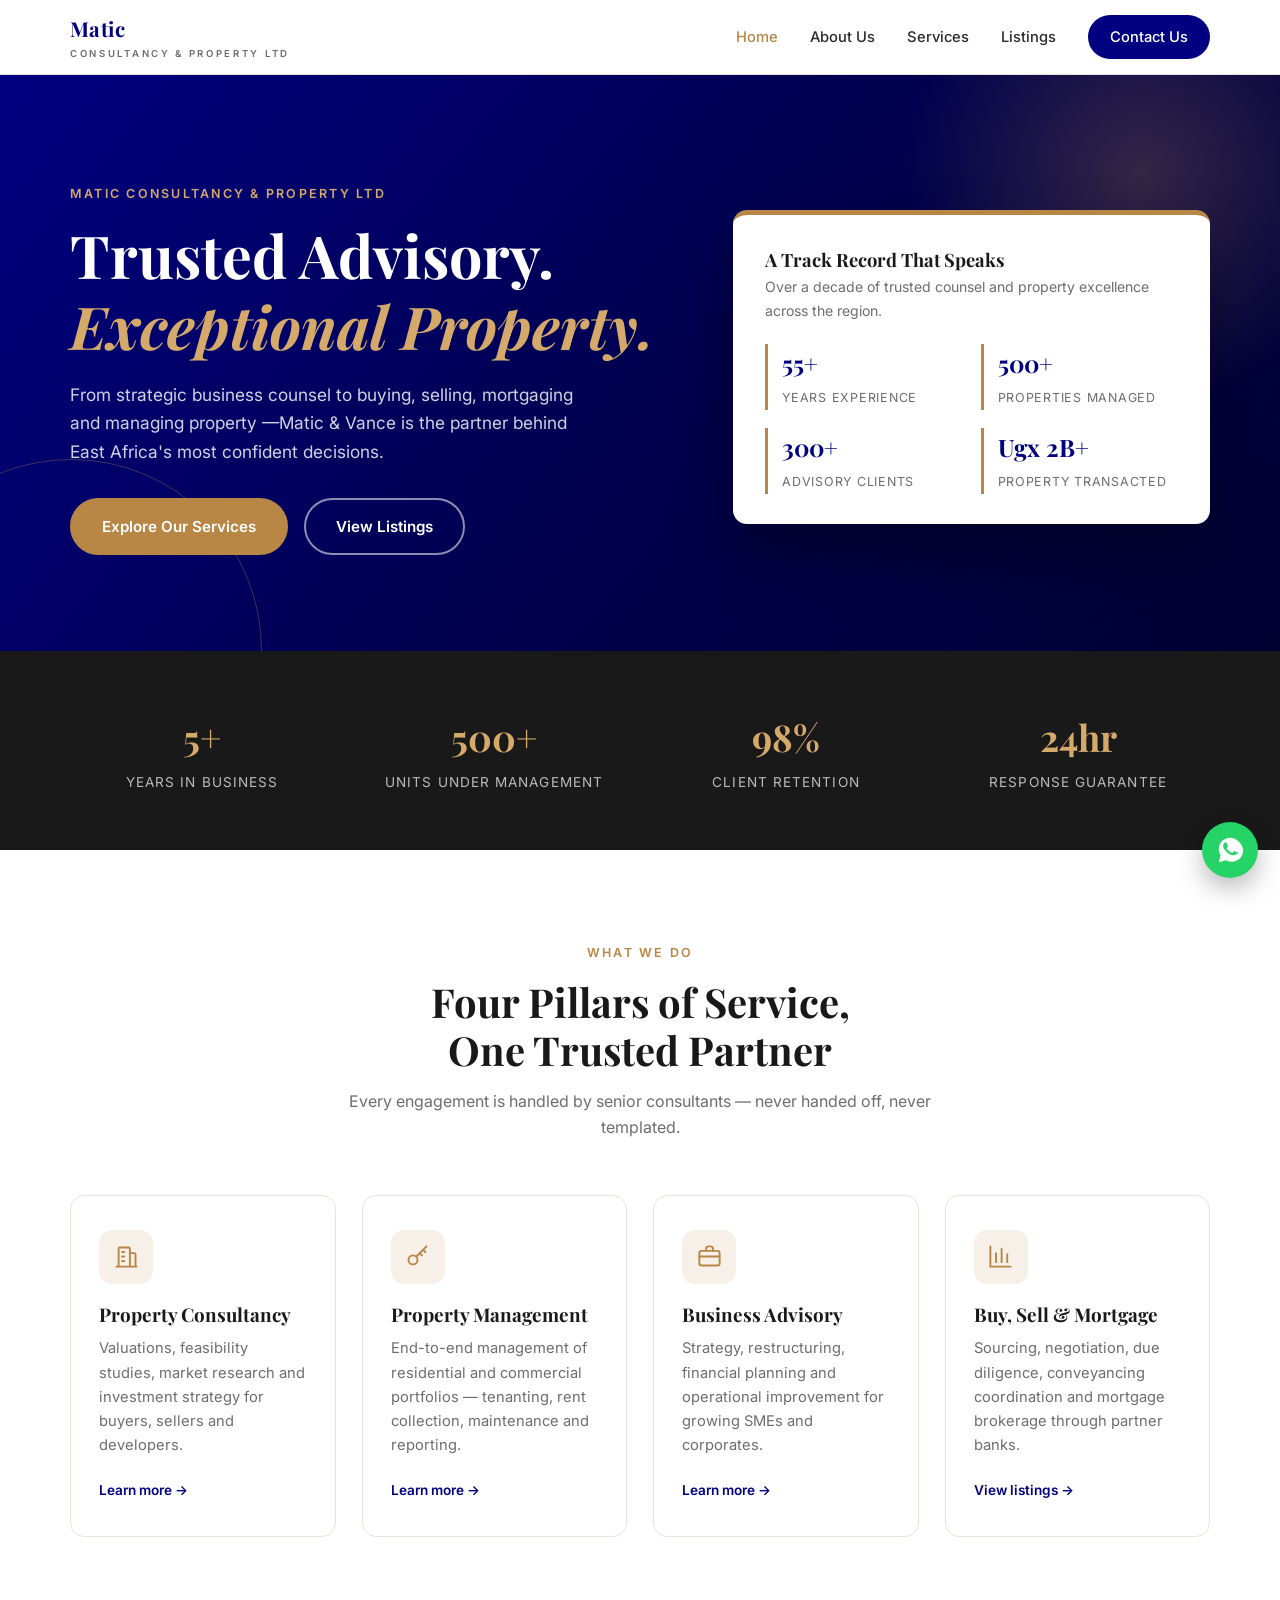
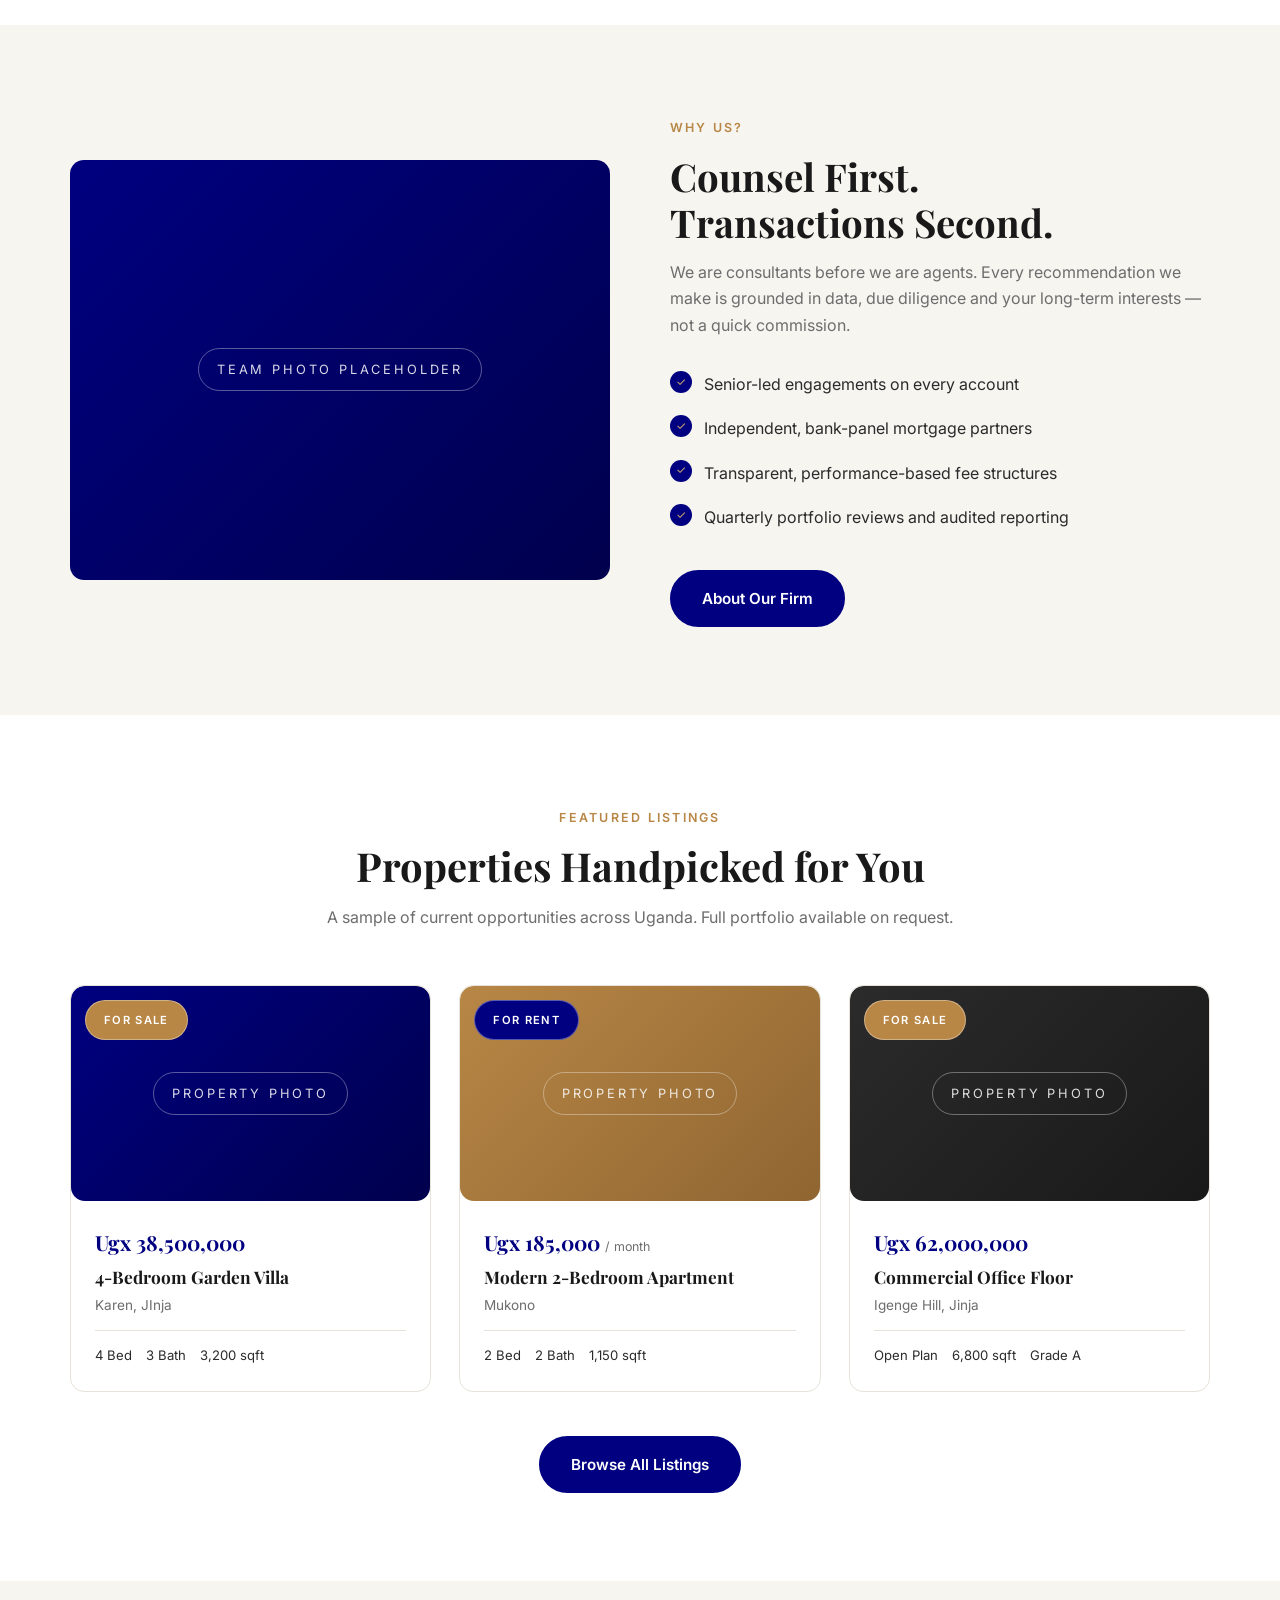
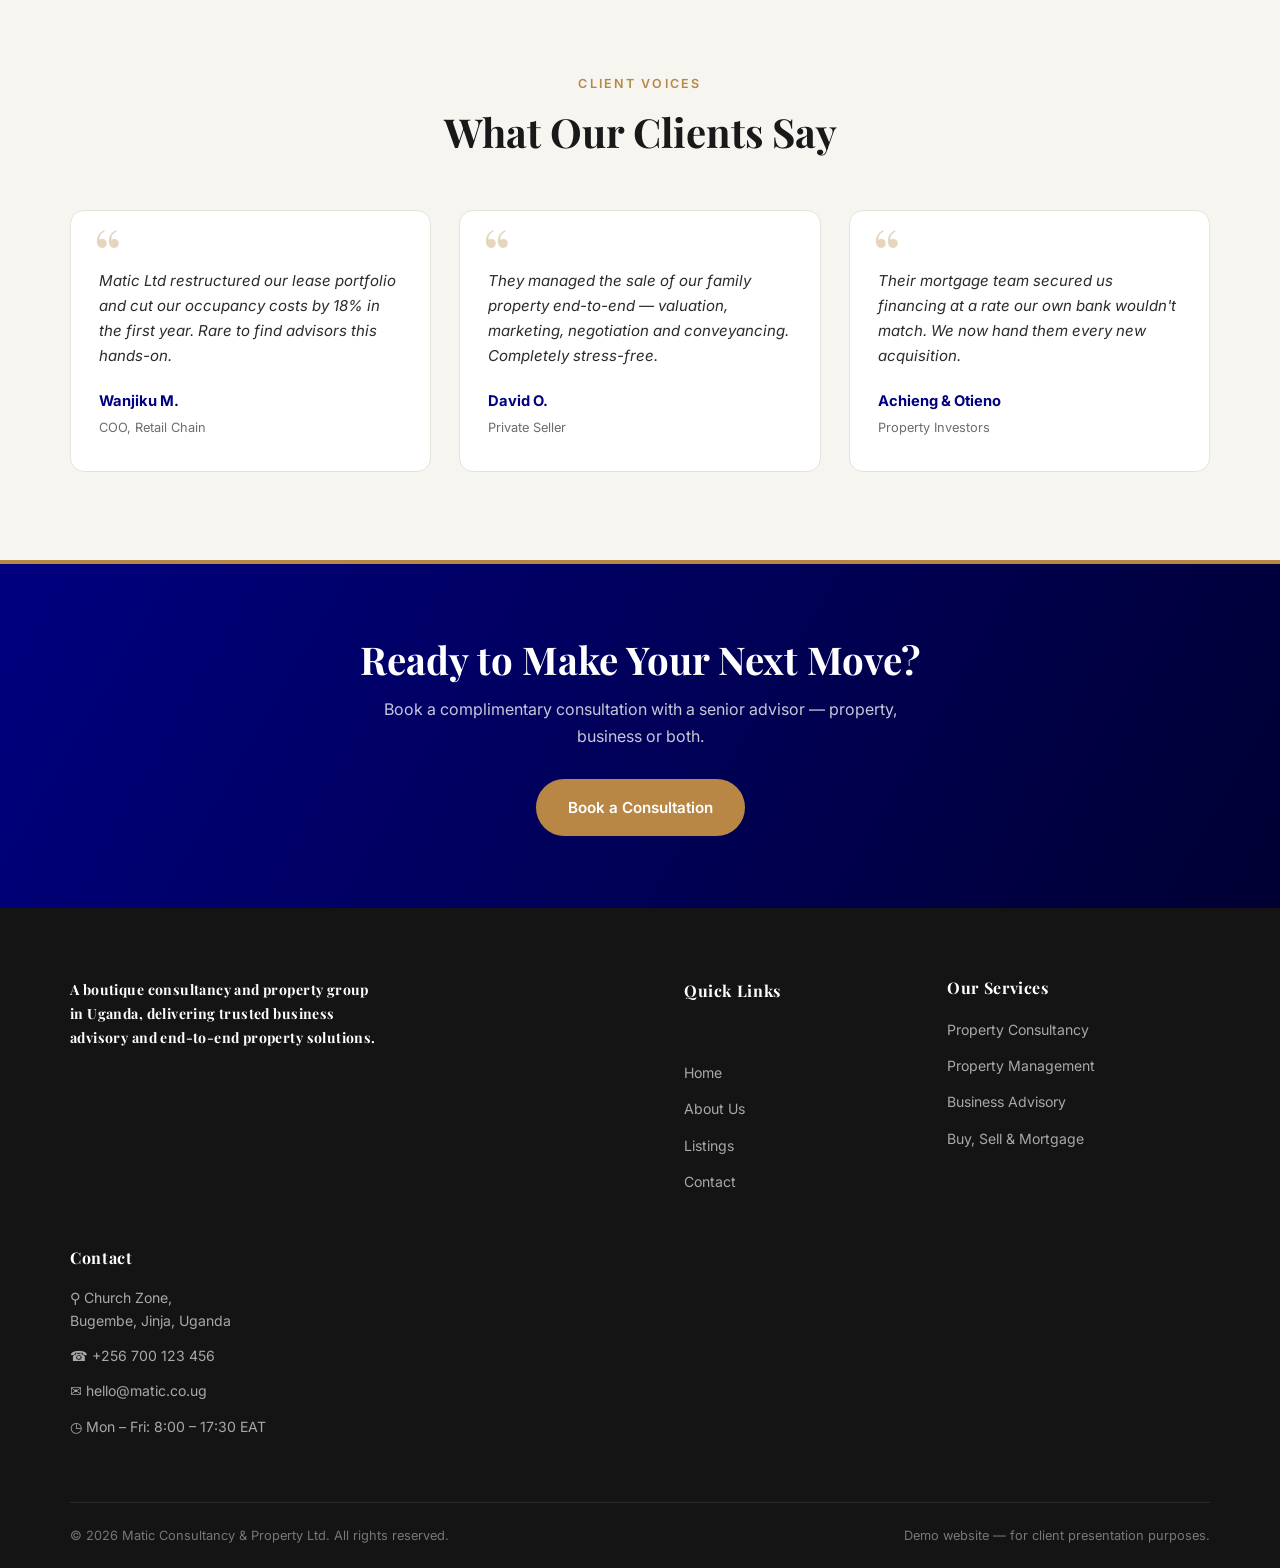
==== index.html @ 51daa434 "Update index.html" ====
<!DOCTYPE html>
<html lang="en">
<head>
<meta charset="UTF-8">
<meta name="viewport" content="width=device-width, initial-scale=1.0">
<title>Home |  Matic Consultancy &amp; Property Ltd</title>
<meta name="description" content=" Matic Consultancy &amp; Property Ltd — property consultancy, property management, business advisory and buy, sell & mortgage services.">
<link rel="preconnect" href="https://fonts.googleapis.com">
<link rel="preconnect" href="https://fonts.gstatic.com" crossorigin>
<link href="https://fonts.googleapis.com/css2?family=Playfair+Display:ital,wght@0,500;0,600;0,700;1,500&family=Inter:wght@400;500;600;700&display=swap" rel="stylesheet">
<link rel="stylesheet" href="style.css">
<base target="_blank">
</head>
<body>
<header class="site-header">
  <div class="container nav-wrap">
    <a href="index.html" class="brand">  Matic <small>Consultancy &amp; Property Ltd </small></a>
    <button class="nav-toggle" id="navToggle" aria-label="Toggle navigation">&#9776;</button>
    <nav class="main-nav" id="mainNav">
      <a href="index.html" class="active">Home</a>
      <a href="about.html">About Us</a>
      <a href="services.html">Services</a>
      <a href="listings.html">Listings</a>
      <a href="contact.html" class="nav-cta">Contact Us</a>
    </nav>
  </div>
</header>

<section class="hero">
  <div class="container hero-grid">
    <div>
      <span class="eyebrow">Matic Consultancy &amp; Property Ltd </span>
      <h1>Trusted Advisory.<br><em>Exceptional Property.</em></h1>
      <p class="lead">From strategic business counsel to buying, selling, mortgaging and managing property —Matic &amp; Vance is the partner behind East Africa's most confident decisions.</p>
      <div class="hero-actions">
        <a href="services.html" class="btn">Explore Our Services</a>
        <a href="listings.html" class="btn-outline">View Listings</a>
      </div>
    </div>
    <div class="hero-card">
      <h3>A Track Record That Speaks</h3>
      <p>Over a decade of trusted counsel and property excellence across the region.</p>
      <div class="stats-mini">
        <div class="stat-mini"><b>55+</b><span>Years Experience</span></div>
        <div class="stat-mini"><b>500+</b><span>Properties Managed</span></div>
        <div class="stat-mini"><b>300+</b><span>Advisory Clients</span></div>
        <div class="stat-mini"><b>Ugx 2B+</b><span>Property Transacted</span></div>
      </div>
    </div>
  </div>
</section>

<section class="stats-strip">
  <div class="container stats">
    <div class="stat"><b>5+</b><span>Years in Business</span></div>
    <div class="stat"><b>500+</b><span>Units Under Management</span></div>
    <div class="stat"><b>98%</b><span>Client Retention</span></div>
    <div class="stat"><b>24hr</b><span>Response Guarantee</span></div>
  </div>
</section>

<section class="section">
  <div class="container">
    <div class="section-head">
      <span class="eyebrow">What We Do</span>
      <h2>Four Pillars of Service,<br>One Trusted Partner</h2>
      <p>Every engagement is handled by senior consultants — never handed off, never templated.</p>
    </div>
    <div class="grid-4">
      <div class="card">
        <div class="icon"><svg viewBox="0 0 24 24" fill="none" stroke="currentColor" stroke-width="1.7" stroke-linecap="round" stroke-linejoin="round"><path d="M3 21h18M5 21V5a1 1 0 011-1h8a1 1 0 011 1v16M15 9h4a1 1 0 011 1v11M8 8h2M8 12h2M8 16h2"/></svg></div>
        <h3>Property Consultancy</h3>
        <p>Valuations, feasibility studies, market research and investment strategy for buyers, sellers and developers.</p>
        <a href="services.html" class="more">Learn more &rarr;</a>
      </div>
      <div class="card">
        <div class="icon"><svg viewBox="0 0 24 24" fill="none" stroke="currentColor" stroke-width="1.7" stroke-linecap="round" stroke-linejoin="round"><circle cx="8" cy="15" r="4"/><path d="M11 12l9-9M17 6l2 2M14 9l2 2"/></svg></div>
        <h3>Property Management</h3>
        <p>End-to-end management of residential and commercial portfolios — tenanting, rent collection, maintenance and reporting.</p>
        <a href="service-property-management.html" class="more">Learn more &rarr;</a>
      </div>
      <div class="card">
        <div class="icon"><svg viewBox="0 0 24 24" fill="none" stroke="currentColor" stroke-width="1.7" stroke-linecap="round" stroke-linejoin="round"><rect x="3" y="7" width="18" height="13" rx="2"/><path d="M9 7V5a2 2 0 012-2h2a2 2 0 012 2v2M3 12h18"/></svg></div>
        <h3>Business Advisory</h3>
        <p>Strategy, restructuring, financial planning and operational improvement for growing SMEs and corporates.</p>
        <a href="services.html" class="more">Learn more &rarr;</a>
      </div>
      <div class="card">
        <div class="icon"><svg viewBox="0 0 24 24" fill="none" stroke="currentColor" stroke-width="1.7" stroke-linecap="round" stroke-linejoin="round"><path d="M3 3v18h18M8 17V9M13 17V5M18 17v-7"/></svg></div>
        <h3>Buy, Sell &amp; Mortgage</h3>
        <p>Sourcing, negotiation, due diligence, conveyancing coordination and mortgage brokerage through partner banks.</p>
        <a href="listings.html" class="more">View listings &rarr;</a>
      </div>
    </div>
  </div>
</section>

<section class="section alt">
  <div class="container split">
    <div class="ph ph-img"><span>Team Photo Placeholder</span></div>
    <div>
      <span class="eyebrow">Why us?</span>
      <h2 style="font-size:clamp(1.8rem,3.2vw,2.4rem)">Counsel First.<br>Transactions Second.</h2>
      <p style="color:var(--muted);margin-top:14px">We are consultants before we are agents. Every recommendation we make is grounded in data, due diligence and your long-term interests — not a quick commission.</p>
      <ul class="check">
        <li>Senior-led engagements on every account</li>
        <li>Independent, bank-panel mortgage partners</li>
        <li>Transparent, performance-based fee structures</li>
        <li>Quarterly portfolio reviews and audited reporting</li>
      </ul>
      <a href="about.html" class="btn btn-navy">About Our Firm</a>
    </div>
  </div>
</section>

<section class="section">
  <div class="container">
    <div class="section-head">
      <span class="eyebrow">Featured Listings</span>
      <h2>Properties Handpicked for You</h2>
      <p>A sample of current opportunities across Uganda. Full portfolio available on request.</p>
    </div>
    <div class="grid-3">
      <div class="listing-card">
        <div class="listing-media ph" style="background:linear-gradient(135deg,#000080,#00004d)"><span>Property Photo</span><span class="badge">For Sale</span></div>
        <div class="listing-body">
          <div class="price">Ugx 38,500,000</div>
          <h3>4-Bedroom Garden Villa</h3>
          <div class="loc">Karen, JInja</div>
          <div class="meta"><span>4 Bed</span><span>3 Bath</span><span>3,200 sqft</span></div>
        </div>
      </div>
      <div class="listing-card">
        <div class="listing-media ph" style="background:linear-gradient(135deg,#B88746,#8f6531)"><span>Property Photo</span><span class="badge rent">For Rent</span></div>
        <div class="listing-body">
          <div class="price">Ugx 185,000 <small>/ month</small></div>
          <h3>Modern 2-Bedroom Apartment</h3>
          <div class="loc">Mukono</div>
          <div class="meta"><span>2 Bed</span><span>2 Bath</span><span>1,150 sqft</span></div>
        </div>
      </div>
      <div class="listing-card">
        <div class="listing-media ph" style="background:linear-gradient(135deg,#2b2b2b,#191919)"><span>Property Photo</span><span class="badge">For Sale</span></div>
        <div class="listing-body">
          <div class="price">Ugx 62,000,000</div>
          <h3>Commercial Office Floor</h3>
          <div class="loc">Igenge Hill, Jinja</div>
          <div class="meta"><span>Open Plan</span><span>6,800 sqft</span><span>Grade A</span></div>
        </div>
      </div>
    </div>
    <div style="text-align:center;margin-top:44px"><a href="listings.html" class="btn btn-navy">Browse All Listings</a></div>
  </div>
</section>

<section class="section alt">
  <div class="container">
    <div class="section-head">
      <span class="eyebrow">Client Voices</span>
      <h2>What Our Clients Say</h2>
    </div>
    <div class="grid-3">
      <div class="quote">
        <p>Matic Ltd restructured our lease portfolio and cut our occupancy costs by 18% in the first year. Rare to find advisors this hands-on.</p>
        <div class="who"><b>Wanjiku M.</b><span>COO, Retail Chain</span></div>
      </div>
      <div class="quote">
        <p>They managed the sale of our family property end-to-end — valuation, marketing, negotiation and conveyancing. Completely stress-free.</p>
        <div class="who"><b>David O.</b><span>Private Seller</span></div>
      </div>
      <div class="quote">
        <p>Their mortgage team secured us financing at a rate our own bank wouldn't match. We now hand them every new acquisition.</p>
        <div class="who"><b>Achieng &amp; Otieno</b><span>Property Investors</span></div>
      </div>
    </div>
  </div>
</section>

<section class="cta">
  <div class="container">
    <h2>Ready to Make Your Next Move?</h2>
    <p>Book a complimentary consultation with a senior advisor — property, business or both.</p>
    <a href="contact.html" class="btn">Book a Consultation</a>
  </div>
</section>

<footer class="footer">
  <div class="container">
    <div class="footer-grid">
      <div>
        <a href="index.html" class="brand"Matic LTD</a>
        <p>A boutique consultancy and property group in Uganda, delivering trusted business advisory and end-to-end property solutions.</p>
      </div>
      <div>
        <h4>Quick Links</h4>
        <ul>
          <li><a href="index.html">Home</a></li>
          <li><a href="about.html">About Us</a></li>
          <li><a href="listings.html">Listings</a></li>
          <li><a href="contact.html">Contact</a></li>
        </ul>
      </div>
      <div>
        <h4>Our Services</h4>
        <ul>
          <li><a href="services.html">Property Consultancy</a></li>
          <li><a href="service-property-management.html">Property Management</a></li>
          <li><a href="services.html">Business Advisory</a></li>
          <li><a href="services.html">Buy, Sell &amp; Mortgage</a></li>
        </ul>
      </div>
      <div>
        <h4>Contact</h4>
        <ul class="f-contact">
          <li>&#9906; Church Zone,<br>Bugembe, Jinja, Uganda</li>
          <li>&#9742; +256 700 123 456</li>
          <li>&#9993; hello@matic.co.ug</li>
          <li>&#9719; Mon – Fri: 8:00 – 17:30 EAT</li>
        </ul>
      </div>
    </div>
    <div class="footer-bottom">
      <span>&copy; 2026 Matic Consultancy &amp; Property Ltd. All rights reserved.</span>
      <span>Demo website — for client presentation purposes.</span>
    </div>
  </div>
</footer>
<a class="wa" href="https://wa.me/254700123456" target="_blank" aria-label="Chat on WhatsApp">
  <svg viewBox="0 0 32 32"><path d="M16 3C9.4 3 4 8.4 4 15c0 2.4.7 4.6 2 6.5L4 29l7.7-2c1.8 1 3.8 1.5 5.8 1.5h.5c6.6 0 12-5.4 12-12S22.6 3 16 3zm6.9 17c-.3.8-1.7 1.6-2.4 1.6-.6.1-1.4.1-2.3-.1-.5-.2-1.2-.4-2-.8-3.6-1.5-5.9-5.2-6.1-5.4-.2-.2-1.4-1.9-1.4-3.7s.9-2.6 1.3-3c.3-.4.7-.5 1-.5h.7c.2 0 .5-.1.8.6.3.8 1.1 2.6 1.2 2.8.1.2.2.4 0 .7-.1.3-.2.4-.4.7-.2.2-.4.5-.6.7-.2.2-.4.4-.2.8.2.4 1 1.7 2.2 2.7 1.5 1.4 2.8 1.8 3.2 2 .4.2.6.2.9-.1.2-.3 1-1.2 1.3-1.6.3-.4.5-.3.9-.2.4.1 2.3 1.1 2.7 1.3.4.2.6.3.7.5.1.2.1.9-.2 1.7z"/></svg>
</a>
<script>var t=document.getElementById('navToggle'),n=document.getElementById('mainNav');t.addEventListener('click',function(){n.classList.toggle('open')});</script>
</body>
</html>
---- style.css ----
:root{
  --navy:#000080; --navy-2:#00004d; --navy-3:#000033;
  --gold:#B88746; --gold-2:#d4a96a; --gold-soft:rgba(184,135,70,.12);
  --charcoal:#191919; --ink:#2b2b2b; --muted:#6d6d6d;
  --cream:#f7f5f0; --white:#ffffff; --line:#e7e3da;
  --radius:14px; --shadow:0 12px 34px rgba(0,0,0,.08);
}
*{margin:0;padding:0;box-sizing:border-box}
html{scroll-behavior:smooth}
body{font-family:'Inter',system-ui,-apple-system,sans-serif;color:var(--charcoal);line-height:1.65;background:var(--white)}
h1,h2,h3,h4,.serif{font-family:'Playfair Display',Georgia,serif;line-height:1.2;color:var(--charcoal)}
img{max-width:100%;display:block}
a{text-decoration:none;color:inherit}
ul{list-style:none}
.container{width:min(1140px,92%);margin:0 auto}
.section{padding:88px 0}
.section.alt{background:var(--cream)}
.eyebrow{display:inline-block;font-size:.78rem;font-weight:600;letter-spacing:.18em;text-transform:uppercase;color:var(--gold);margin-bottom:14px}
.section-head{max-width:640px;margin:0 auto 54px;text-align:center}
.section-head h2{font-size:clamp(1.8rem,3.4vw,2.5rem);margin-bottom:14px}
.section-head p{color:var(--muted)}
.text-navy{color:var(--navy)}

/* ---------- Buttons ---------- */
.btn{display:inline-block;background:var(--gold);color:#fff;font-weight:600;font-size:.95rem;padding:14px 30px;border-radius:50px;transition:.25s;border:2px solid var(--gold);cursor:pointer;font-family:'Inter',sans-serif}
.btn:hover{background:var(--navy);border-color:var(--navy);transform:translateY(-2px)}
.btn-outline{display:inline-block;background:transparent;color:#fff;font-weight:600;font-size:.95rem;padding:14px 30px;border-radius:50px;border:2px solid rgba(255,255,255,.55);transition:.25s}
.btn-outline:hover{background:#fff;color:var(--navy);border-color:#fff}
.btn-navy{background:var(--navy);border-color:var(--navy)}
.btn-navy:hover{background:var(--gold);border-color:var(--gold)}

/* ---------- Header / Nav ---------- */
.site-header{position:sticky;top:0;z-index:60;background:rgba(255,255,255,.96);backdrop-filter:blur(10px);border-bottom:1px solid var(--line)}
.nav-wrap{display:flex;align-items:center;justify-content:space-between;height:74px}
.brand{font-family:'Playfair Display',serif;font-weight:700;font-size:1.28rem;color:var(--navy);letter-spacing:.02em}
.brand em{font-style:normal;color:var(--gold)}
.brand small{display:block;font-family:'Inter',sans-serif;font-size:.6rem;font-weight:600;letter-spacing:.28em;text-transform:uppercase;color:var(--muted)}
.main-nav{display:flex;align-items:center;gap:32px}
.main-nav a{font-size:.92rem;font-weight:500;color:var(--ink);transition:.2s}
.main-nav a:hover{color:var(--gold)}
.main-nav a.active{color:var(--gold)}
.main-nav .nav-cta{background:var(--navy);color:#fff;padding:10px 22px;border-radius:50px}
.main-nav .nav-cta:hover{background:var(--gold)}
.nav-toggle{display:none;background:none;border:none;font-size:1.6rem;color:var(--navy);cursor:pointer}

/* ---------- Hero ---------- */
.hero{position:relative;overflow:hidden;background:linear-gradient(130deg,var(--navy) 0%,var(--navy-2) 55%,var(--navy-3) 100%);color:#fff;padding:104px 0 96px}
.hero::before{content:"";position:absolute;width:520px;height:520px;border-radius:50%;background:radial-gradient(circle,rgba(184,135,70,.28),transparent 65%);top:-160px;right:-120px}
.hero::after{content:"";position:absolute;width:380px;height:380px;border-radius:50%;border:1px solid rgba(184,135,70,.35);bottom:-190px;left:-120px}
.hero-grid{position:relative;z-index:2;display:grid;grid-template-columns:1.12fr .88fr;gap:56px;align-items:center}
.hero .eyebrow{color:var(--gold-2)}
.hero h1{color:#fff;font-size:clamp(2.4rem,5vw,3.7rem);margin-bottom:20px}
.hero h1 em{font-style:italic;color:var(--gold-2)}
.hero .lead{font-size:1.08rem;color:rgba(255,255,255,.82);max-width:520px;margin-bottom:32px}
.hero-actions{display:flex;gap:16px;flex-wrap:wrap}

.hero-card{background:#fff;color:var(--charcoal);border-radius:var(--radius);padding:34px 32px 30px;box-shadow:0 30px 60px rgba(0,0,0,.35);border-top:5px solid var(--gold)}
.hero-card h3{font-size:1.15rem;margin-bottom:4px}
.hero-card p{color:var(--muted);font-size:.88rem;margin-bottom:22px}
.hero-card .stats-mini{display:grid;grid-template-columns:1fr 1fr;gap:18px}
.hero-card .stat-mini{border-left:3px solid var(--gold);padding-left:14px}
.hero-card .stat-mini b{display:block;font-family:'Playfair Display',serif;font-size:1.5rem;color:var(--navy)}
.hero-card .stat-mini span{font-size:.78rem;color:var(--muted);text-transform:uppercase;letter-spacing:.06em}

/* ---------- Stats strip ---------- */
.stats-strip{background:var(--charcoal);padding:56px 0}
.stats{display:grid;grid-template-columns:repeat(4,1fr);gap:28px;text-align:center}
.stat b{display:block;font-family:'Playfair Display',serif;font-size:2.3rem;color:var(--gold-2)}
.stat span{color:rgba(255,255,255,.7);font-size:.85rem;letter-spacing:.08em;text-transform:uppercase}

/* ---------- Cards / grids ---------- */
.grid-4{display:grid;grid-template-columns:repeat(auto-fit,minmax(240px,1fr));gap:26px}
.grid-3{display:grid;grid-template-columns:repeat(auto-fit,minmax(290px,1fr));gap:28px}
.card{background:#fff;border:1px solid var(--line);border-radius:var(--radius);padding:34px 28px;transition:.25s;position:relative;overflow:hidden}
.card::before{content:"";position:absolute;top:0;left:0;width:100%;height:4px;background:var(--gold);transform:scaleX(0);transform-origin:left;transition:.3s}
.card:hover{transform:translateY(-6px);box-shadow:var(--shadow);border-color:transparent}
.card:hover::before{transform:scaleX(1)}
.card h3{font-size:1.18rem;margin:20px 0 10px}
.card p{color:var(--muted);font-size:.92rem;margin-bottom:18px}
.icon{width:54px;height:54px;border-radius:13px;background:var(--gold-soft);color:var(--gold);display:grid;place-items:center}
.icon svg{width:27px;height:27px}
.card .more{font-size:.85rem;font-weight:600;color:var(--navy)}
.card .more:hover{color:var(--gold)}

/* ---------- Split / checklist ---------- */
.split{display:grid;grid-template-columns:1fr 1fr;gap:60px;align-items:center}
.check{margin:24px 0 30px}
.check li{padding:9px 0 9px 34px;position:relative;color:var(--ink)}
.check li::before{content:"✓";position:absolute;left:0;top:9px;width:22px;height:22px;border-radius:50%;background:var(--navy);color:var(--gold-2);font-size:.72rem;display:grid;place-items:center}

/* ---------- Placeholder media blocks ---------- */
.ph{border-radius:var(--radius);display:grid;place-items:center;color:rgba(255,255,255,.85);font-size:.8rem;letter-spacing:.22em;text-transform:uppercase;text-align:center}
.ph-img{height:420px;background:linear-gradient(135deg,var(--navy),var(--navy-2));}
.ph-img.gold{background:linear-gradient(135deg,var(--gold),#8f6531)}
.ph-img.char{background:linear-gradient(135deg,#2b2b2b,var(--charcoal))}
.ph span{border:1px solid rgba(255,255,255,.35);padding:10px 18px;border-radius:50px}

/* ---------- Listings ---------- */
.listing-card{background:#fff;border:1px solid var(--line);border-radius:var(--radius);overflow:hidden;transition:.25s}
.listing-card:hover{transform:translateY(-6px);box-shadow:var(--shadow)}
.listing-media{height:215px;position:relative;display:grid;place-items:center}
.badge{position:absolute;top:14px;left:14px;background:var(--gold);color:#fff;font-size:.7rem;font-weight:600;letter-spacing:.12em;text-transform:uppercase;padding:5px 13px;border-radius:50px}
.badge.rent{background:var(--navy)}
.listing-body{padding:24px}
.listing-body .price{font-family:'Playfair Display',serif;font-size:1.3rem;color:var(--navy);font-weight:700}
.listing-body .price small{font-family:'Inter',sans-serif;font-size:.78rem;color:var(--muted);font-weight:400}
.listing-body h3{font-size:1.08rem;margin:8px 0 6px}
.listing-body .loc{font-size:.85rem;color:var(--muted);margin-bottom:14px}
.listing-body .meta{display:flex;gap:14px;flex-wrap:wrap;font-size:.82rem;color:var(--ink);border-top:1px solid var(--line);padding-top:14px}
.filter-bar{display:flex;gap:12px;justify-content:center;flex-wrap:wrap;margin-bottom:44px}
.chip{padding:9px 22px;border-radius:50px;border:1px solid var(--line);background:#fff;font-size:.85rem;font-weight:500;cursor:pointer;transition:.2s;font-family:'Inter',sans-serif}
.chip.active,.chip:hover{background:var(--navy);color:#fff;border-color:var(--navy)}

/* ---------- Testimonials ---------- */
.quote{background:#fff;border:1px solid var(--line);border-radius:var(--radius);padding:32px 28px;position:relative}
.quote::before{content:"“";position:absolute;top:6px;left:22px;font-family:'Playfair Display',serif;font-size:4.4rem;color:var(--gold);opacity:.35;line-height:1}
.quote p{font-size:.94rem;color:var(--ink);margin:26px 0 20px;font-style:italic}
.quote .who b{display:block;color:var(--navy);font-size:.92rem}
.quote .who span{font-size:.8rem;color:var(--muted)}

/* ---------- CTA banner ---------- */
.cta{background:linear-gradient(120deg,var(--navy) 0%,var(--navy-3) 100%);border-top:4px solid var(--gold);color:#fff;text-align:center;padding:72px 0}
.cta h2{color:#fff;font-size:clamp(1.7rem,3.2vw,2.4rem);margin-bottom:14px}
.cta p{color:rgba(255,255,255,.78);max-width:560px;margin:0 auto 30px}

/* ---------- Page hero (inner pages) ---------- */
.page-hero{background:linear-gradient(130deg,var(--navy),var(--navy-3));color:#fff;padding:84px 0 72px;position:relative;overflow:hidden}
.page-hero::after{content:"";position:absolute;width:420px;height:420px;border-radius:50%;border:1px solid rgba(184,135,70,.35);top:-200px;right:-140px}
.page-hero h1{color:#fff;font-size:clamp(2rem,4.4vw,3rem);margin-bottom:12px}
.page-hero p{color:rgba(255,255,255,.78);max-width:560px}
.crumbs{font-size:.8rem;letter-spacing:.1em;text-transform:uppercase;color:var(--gold-2);margin-bottom:16px}
.crumbs a{color:rgba(255,255,255,.75)}
.crumbs a:hover{color:var(--gold-2)}

/* ---------- Service rows (services overview) ---------- */
.svc-row{display:grid;grid-template-columns:120px 1fr auto;gap:34px;align-items:center;background:#fff;border:1px solid var(--line);border-radius:var(--radius);padding:34px 38px;margin-bottom:22px;transition:.25s}
.svc-row:hover{box-shadow:var(--shadow);transform:translateY(-4px);border-left:5px solid var(--gold)}
.svc-row h3{font-size:1.3rem;margin-bottom:8px}
.svc-row p{color:var(--muted);font-size:.93rem;max-width:640px}
.svc-num{font-family:'Playfair Display',serif;font-size:2.6rem;color:var(--gold);opacity:.6}
.svc-row .btn{padding:11px 26px;font-size:.85rem}

/* ---------- Detail page ---------- */
.detail-body{max-width:820px;margin:0 auto}
.detail-body h2{font-size:1.7rem;margin:44px 0 16px}
.detail-body p{color:var(--ink);margin-bottom:16px}
.incl{display:grid;grid-template-columns:1fr 1fr;gap:16px;margin-top:24px}
.incl li{background:var(--cream);border-left:4px solid var(--gold);border-radius:10px;padding:16px 20px;font-size:.92rem;font-weight:500}
.steps{margin-top:26px}
.step{position:relative;padding:0 0 34px 74px}
.step::before{counter-increment:step;content:counter(step);position:absolute;left:0;top:0;width:50px;height:50px;border-radius:50%;background:var(--navy);color:var(--gold-2);font-family:'Playfair Display',serif;font-size:1.35rem;display:grid;place-items:center}
.steps{counter-reset:step}
.step:not(:last-child)::after{content:"";position:absolute;left:24px;top:54px;bottom:6px;width:2px;background:var(--line)}
.step h4{margin-bottom:6px;font-size:1.05rem}
.step p{color:var(--muted);font-size:.9rem}

/* ---------- About ---------- */
.mv{display:grid;grid-template-columns:1fr 1fr;gap:26px}
.mv-card{background:#fff;border:1px solid var(--line);border-radius:var(--radius);padding:36px}
.mv-card h3{color:var(--navy);margin-bottom:10px}
.mv-card p{color:var(--muted);font-size:.93rem}
.team-card{text-align:center;padding:34px 24px}
.avatar{width:108px;height:108px;border-radius:50%;margin:0 auto 16px;display:grid;place-items:center;font-family:'Playfair Display',serif;font-size:1.5rem;color:#fff}
.avatar.navy{background:var(--navy)} .avatar.gold{background:var(--gold)} .avatar.char{background:#333}
.team-card h3{font-size:1.05rem;margin-bottom:4px}
.team-card span{font-size:.82rem;color:var(--gold);font-weight:600;letter-spacing:.05em;text-transform:uppercase}

/* ---------- Contact ---------- */
.contact-grid{display:grid;grid-template-columns:.9fr 1.1fr;gap:44px;align-items:start}
.info-card{background:#fff;border:1px solid var(--line);border-radius:var(--radius);padding:26px;display:flex;gap:18px;align-items:flex-start;margin-bottom:18px}
.info-card .icon{width:46px;height:46px;flex-shrink:0}
.info-card b{display:block;color:var(--navy);margin-bottom:3px}
.info-card p{color:var(--muted);font-size:.9rem}
.form-card{background:#fff;border:1px solid var(--line);border-radius:var(--radius);padding:38px;box-shadow:var(--shadow)}
.form-card h3{font-size:1.35rem;margin-bottom:22px}
.field{margin-bottom:18px}
.field label{display:block;font-size:.82rem;font-weight:600;margin-bottom:7px;color:var(--ink)}
.field input,.field select,.field textarea{width:100%;padding:13px 15px;border:1px solid var(--line);border-radius:10px;font:inherit;font-size:.92rem;background:#fdfdfb;transition:.2s}
.field input:focus,.field select:focus,.field textarea:focus{outline:none;border-color:var(--gold);box-shadow:0 0 0 3px var(--gold-soft)}
.form-row{display:grid;grid-template-columns:1fr 1fr;gap:18px}
.form-note{font-size:.8rem;color:var(--muted);margin-top:14px}
.form-success{display:none;background:#eaf6ec;border:1px solid #bfe3c6;color:#1e6b2f;border-radius:10px;padding:14px 16px;font-size:.9rem;margin-top:16px}
.map-wrap{margin-top:64px;border-radius:var(--radius);overflow:hidden;border:1px solid var(--line);box-shadow:var(--shadow)}
.map-wrap iframe{width:100%;height:380px;border:0;display:block;filter:grayscale(.25)}

/* ---------- Footer ---------- */
.footer{background:#141414;color:#a8a8a8;padding:70px 0 0}
.footer-grid{display:grid;grid-template-columns:1.4fr 1fr 1fr 1.2fr;gap:44px;padding-bottom:52px}
.footer h4{color:#fff;font-size:1rem;margin-bottom:18px;letter-spacing:.04em}
.footer .brand{color:#fff;margin-bottom:14px;display:inline-block}
.footer p{font-size:.88rem;line-height:1.7}
.footer ul li{margin-bottom:10px}
.footer ul a{font-size:.88rem;transition:.2s}
.footer ul a:hover{color:var(--gold-2);padding-left:5px}
.footer .f-contact li{display:flex;gap:10px;font-size:.88rem;margin-bottom:12px}
.footer-bottom{border-top:1px solid #2a2a2a;padding:22px 0;display:flex;justify-content:space-between;gap:12px;flex-wrap:wrap;font-size:.8rem;color:#777}

/* ---------- Floating WhatsApp ---------- */
.wa{position:fixed;right:22px;bottom:22px;width:56px;height:56px;border-radius:50%;background:#25D366;display:grid;place-items:center;box-shadow:0 10px 26px rgba(0,0,0,.28);z-index:80;transition:.25s}
.wa:hover{transform:scale(1.08)}
.wa svg{width:30px;height:30px;fill:#fff}

/* ---------- Responsive ---------- */
@media(max-width:960px){
  .hero-grid,.split,.contact-grid,.mv{grid-template-columns:1fr}
  .stats{grid-template-columns:1fr 1fr;gap:34px}
  .footer-grid{grid-template-columns:1fr 1fr}
  .svc-row{grid-template-columns:1fr;gap:14px;padding:30px}
  .ph-img{height:300px}
}
@media(max-width:760px){
  .nav-toggle{display:block}
  .main-nav{position:absolute;top:74px;left:0;right:0;background:#fff;flex-direction:column;align-items:stretch;gap:0;padding:10px 0;border-bottom:1px solid var(--line);display:none;box-shadow:0 20px 30px rgba(0,0,0,.08)}
  .main-nav.open{display:flex}
  .main-nav a{padding:14px 6%;border-top:1px solid var(--line)}
  .main-nav .nav-cta{margin:12px 6% 6px;text-align:center;border-radius:50px;border-top:none}
  .section{padding:64px 0}
  .incl,.form-row{grid-template-columns:1fr}
  .footer-grid{grid-template-columns:1fr}
  .hero{padding:76px 0}
}
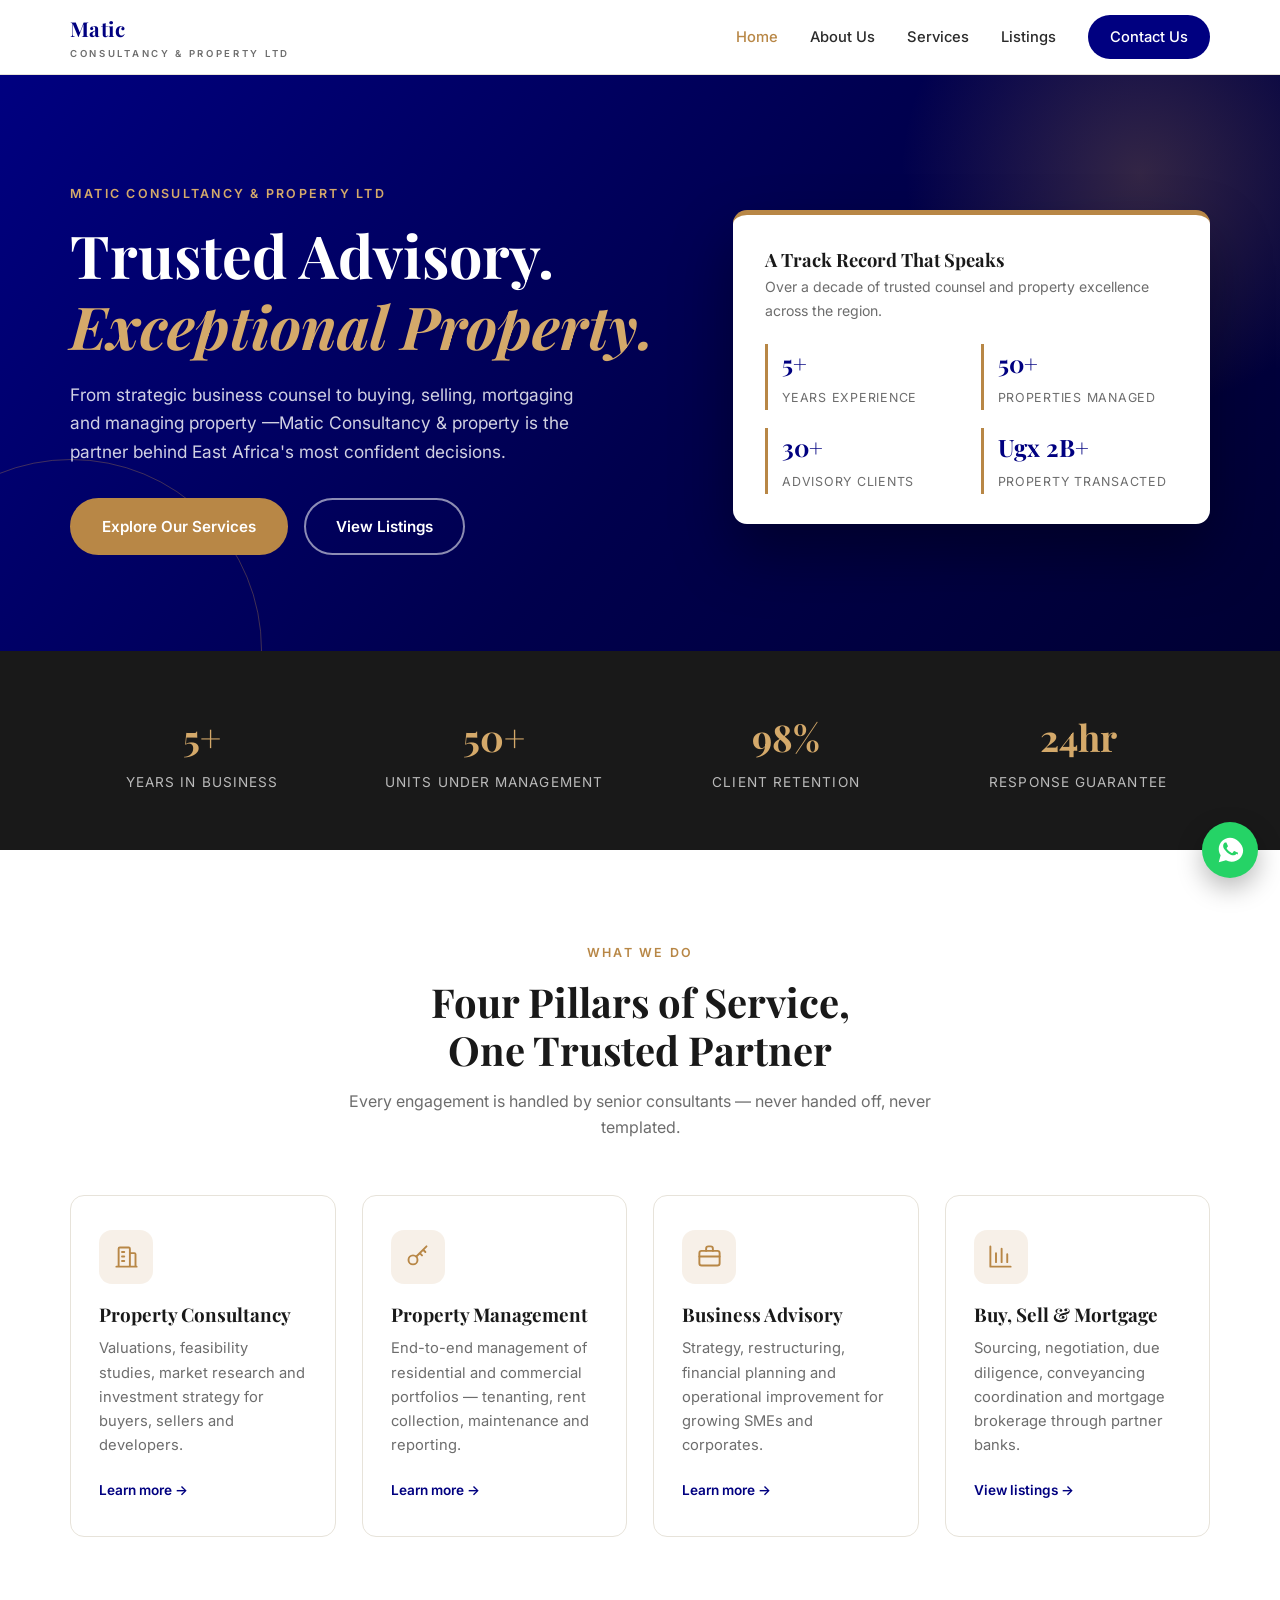
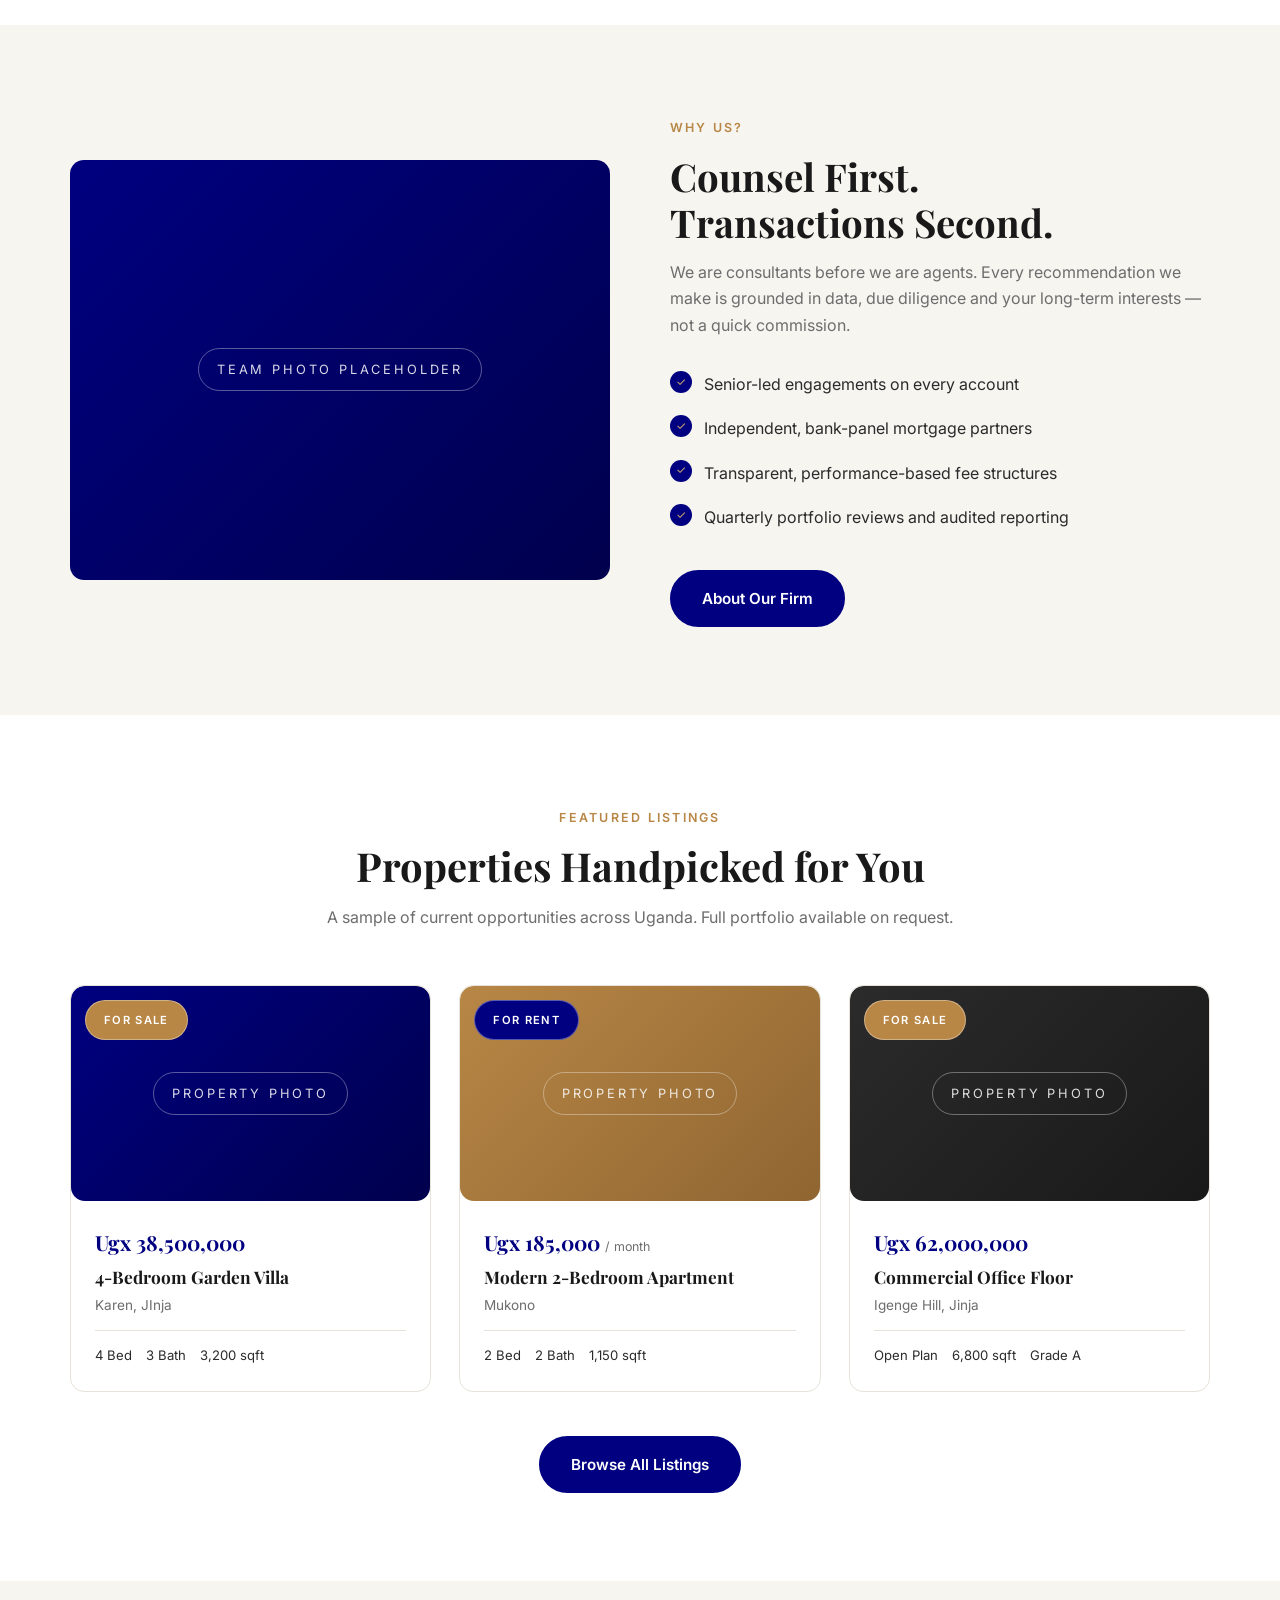
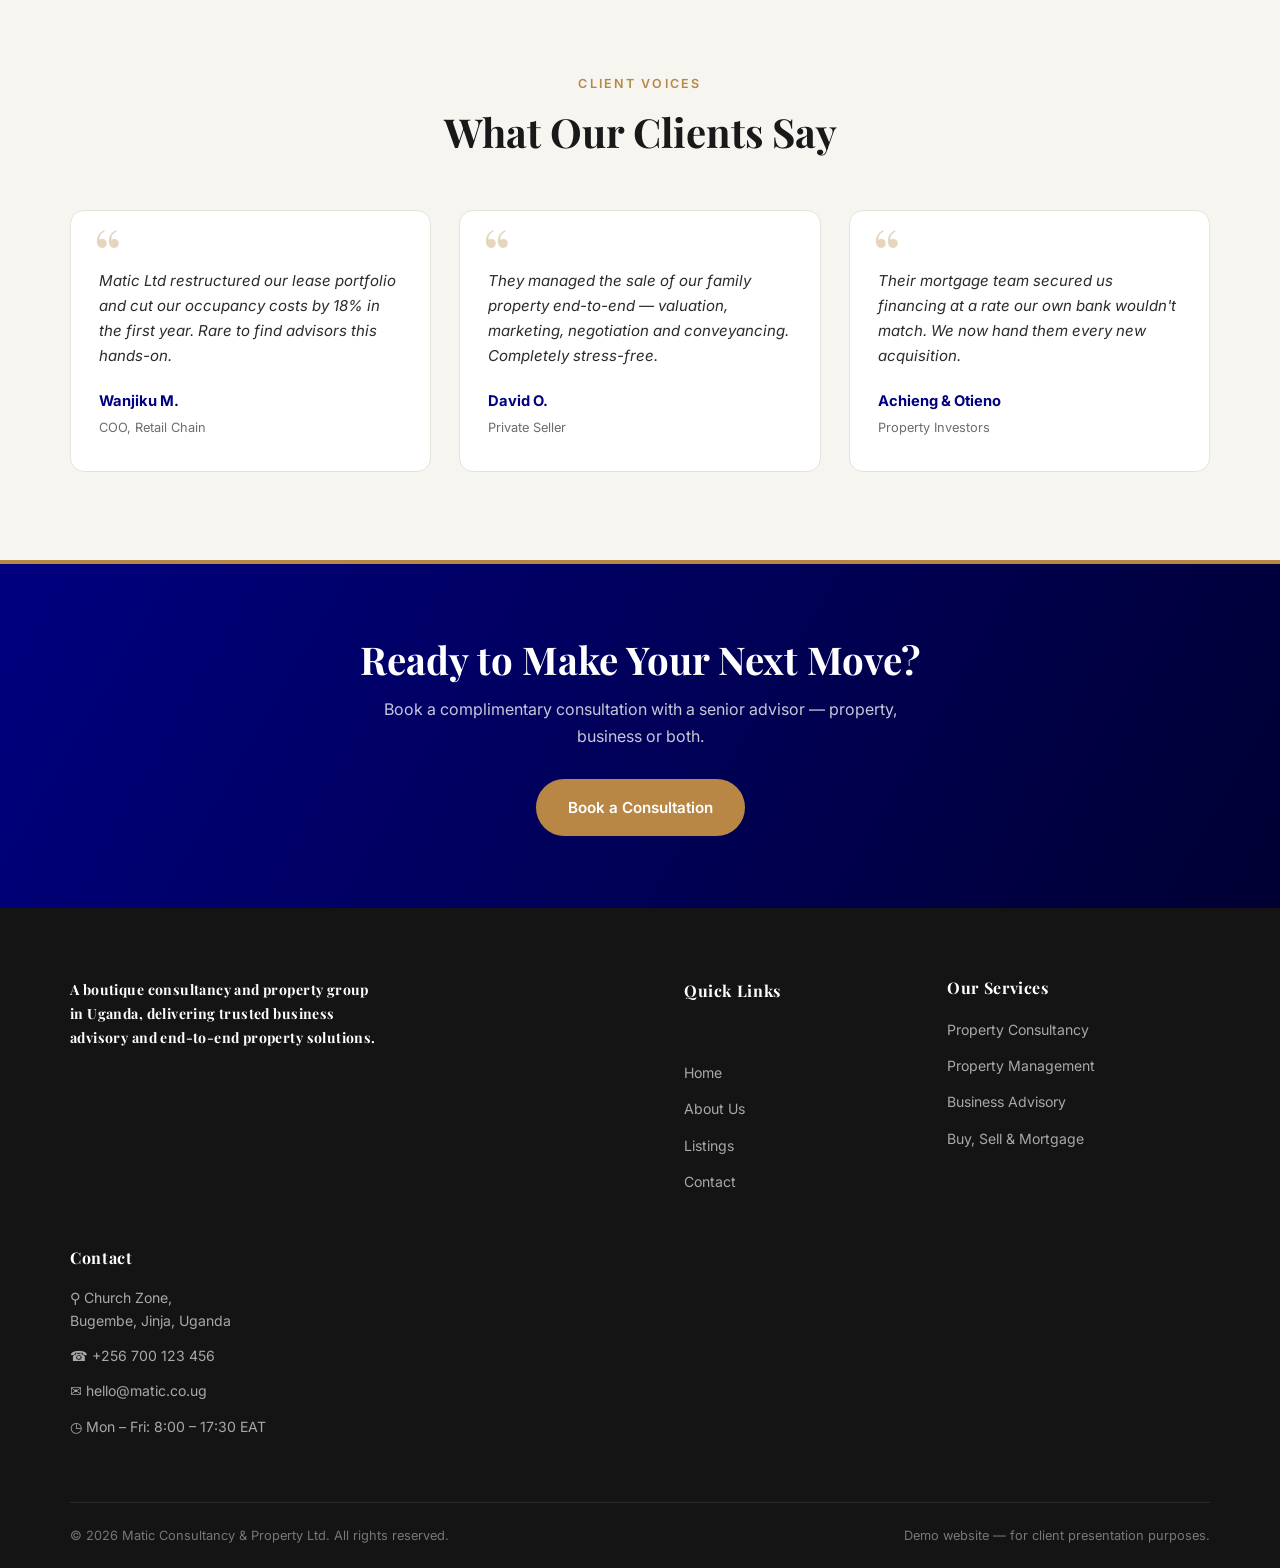
==== commit 184ef688: "Revise company details and statistics in index.html Updated statistics and company description for a" ====
--- a/index.html
+++ b/index.html
@@ -31,7 +31,7 @@
     <div>
       <span class="eyebrow">Matic Consultancy &amp; Property Ltd </span>
       <h1>Trusted Advisory.<br><em>Exceptional Property.</em></h1>
-      <p class="lead">From strategic business counsel to buying, selling, mortgaging and managing property —Matic &amp; Vance is the partner behind East Africa's most confident decisions.</p>
+      <p class="lead">From strategic business counsel to buying, selling, mortgaging and managing property —Matic Consultancy  &amp; property is the partner behind East Africa's most confident decisions.</p>
       <div class="hero-actions">
         <a href="services.html" class="btn">Explore Our Services</a>
         <a href="listings.html" class="btn-outline">View Listings</a>
@@ -41,9 +41,9 @@
       <h3>A Track Record That Speaks</h3>
       <p>Over a decade of trusted counsel and property excellence across the region.</p>
       <div class="stats-mini">
-        <div class="stat-mini"><b>55+</b><span>Years Experience</span></div>
-        <div class="stat-mini"><b>500+</b><span>Properties Managed</span></div>
-        <div class="stat-mini"><b>300+</b><span>Advisory Clients</span></div>
+        <div class="stat-mini"><b>5+</b><span>Years Experience</span></div>
+        <div class="stat-mini"><b>50+</b><span>Properties Managed</span></div>
+        <div class="stat-mini"><b>30+</b><span>Advisory Clients</span></div>
         <div class="stat-mini"><b>Ugx 2B+</b><span>Property Transacted</span></div>
       </div>
     </div>
@@ -53,7 +53,7 @@
 <section class="stats-strip">
   <div class="container stats">
     <div class="stat"><b>5+</b><span>Years in Business</span></div>
-    <div class="stat"><b>500+</b><span>Units Under Management</span></div>
+    <div class="stat"><b>50+</b><span>Units Under Management</span></div>
     <div class="stat"><b>98%</b><span>Client Retention</span></div>
     <div class="stat"><b>24hr</b><span>Response Guarantee</span></div>
   </div>
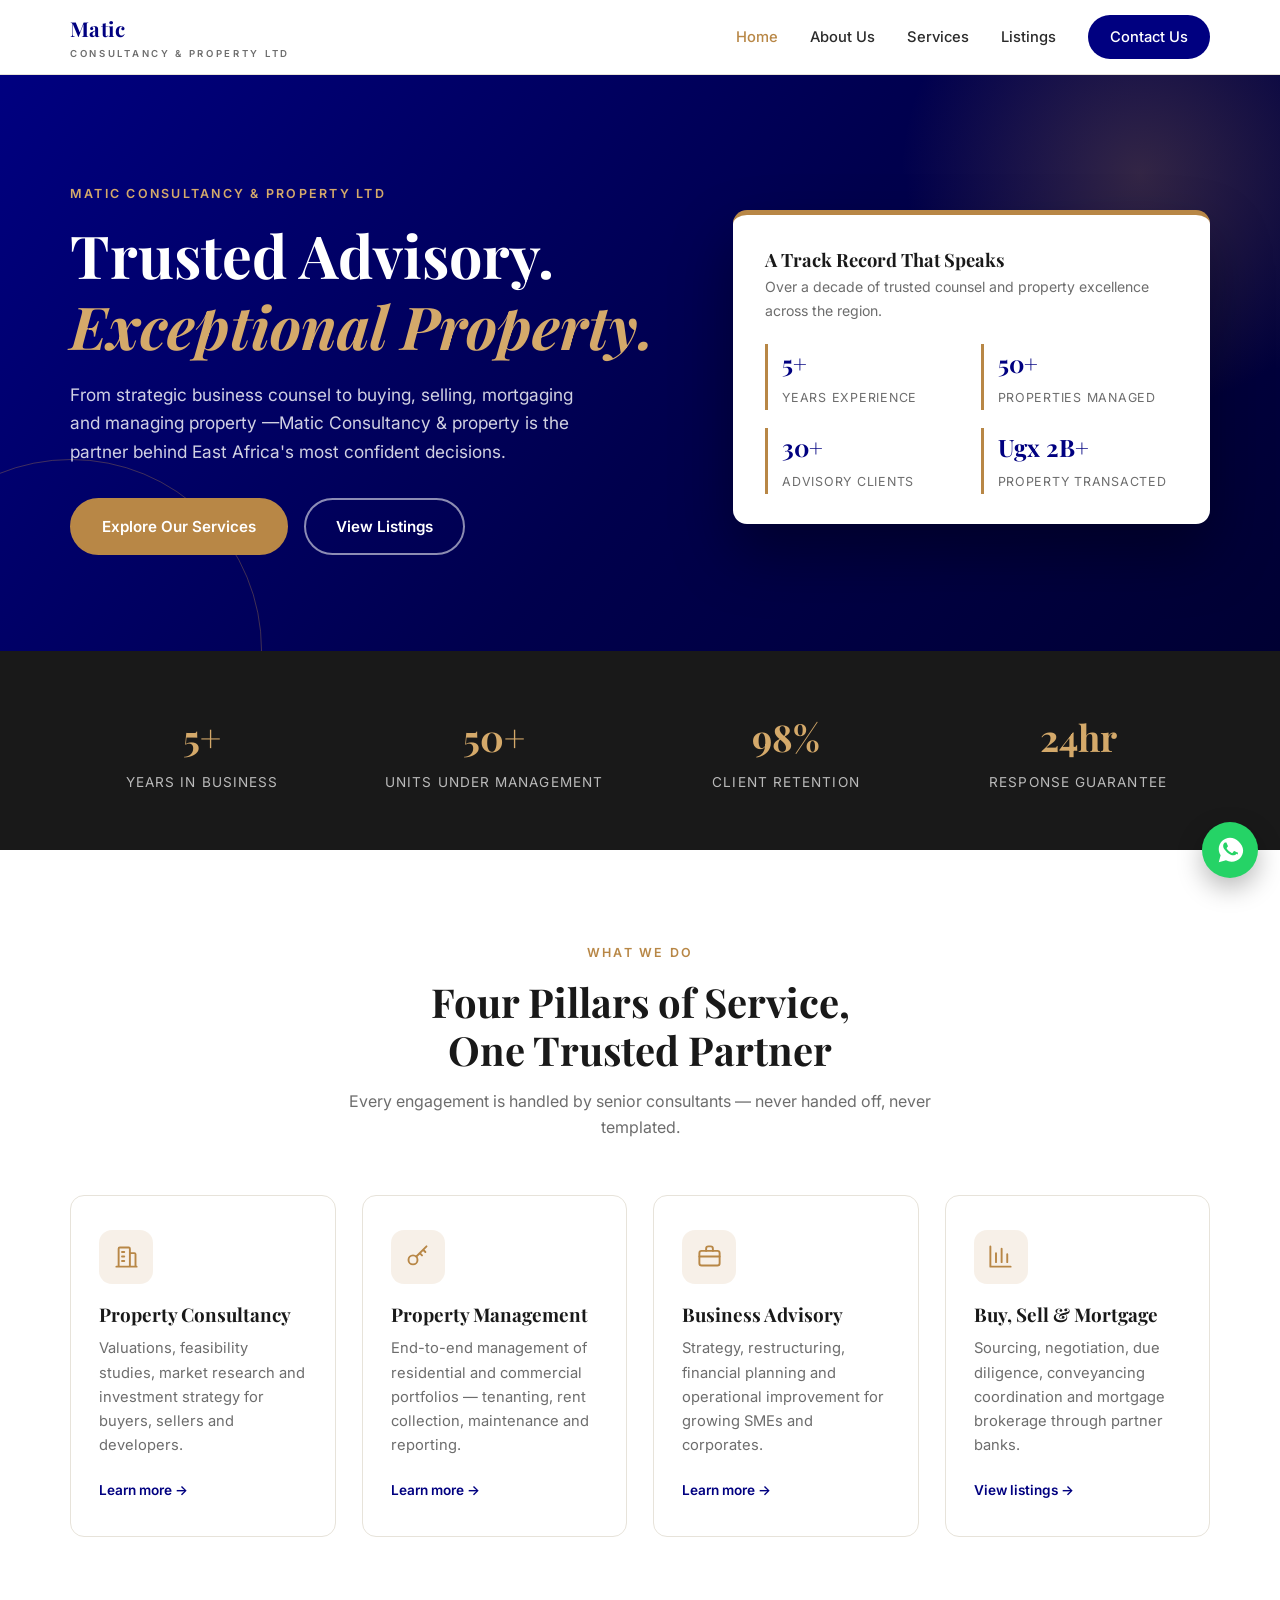
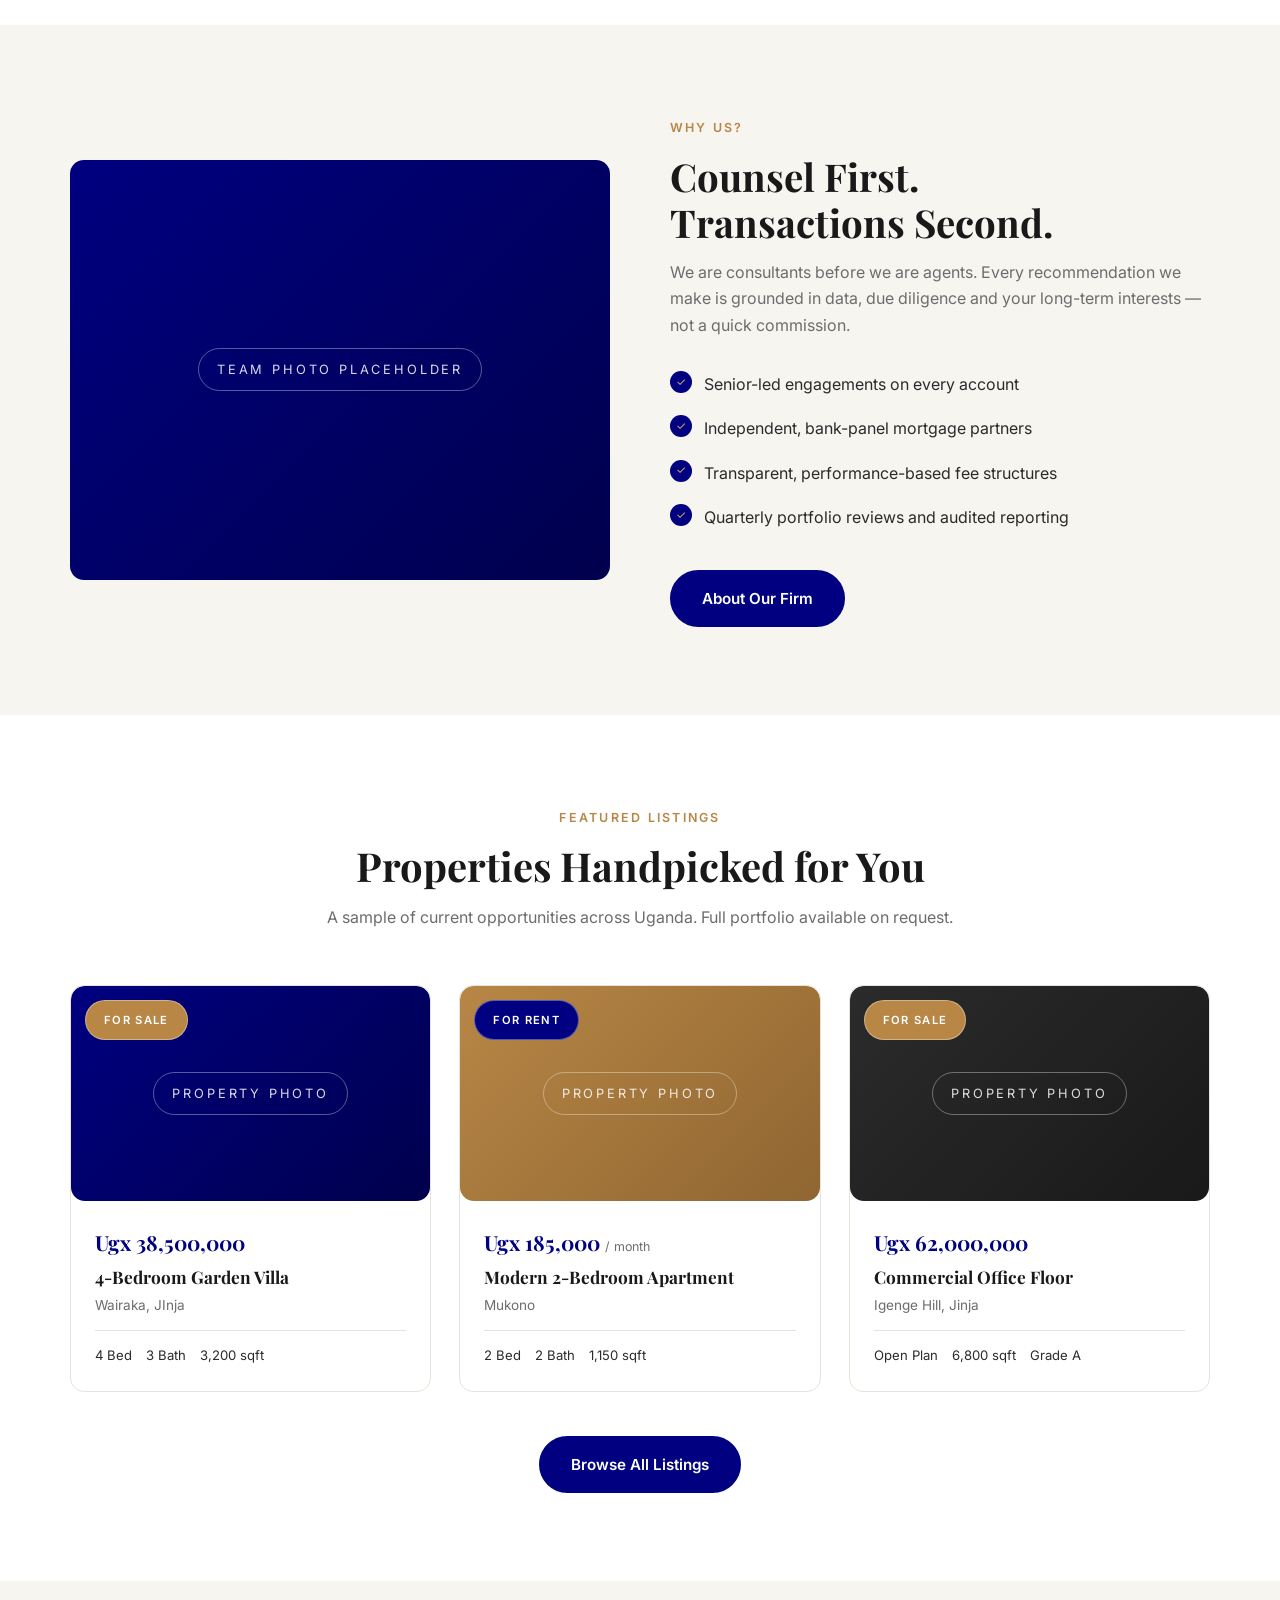
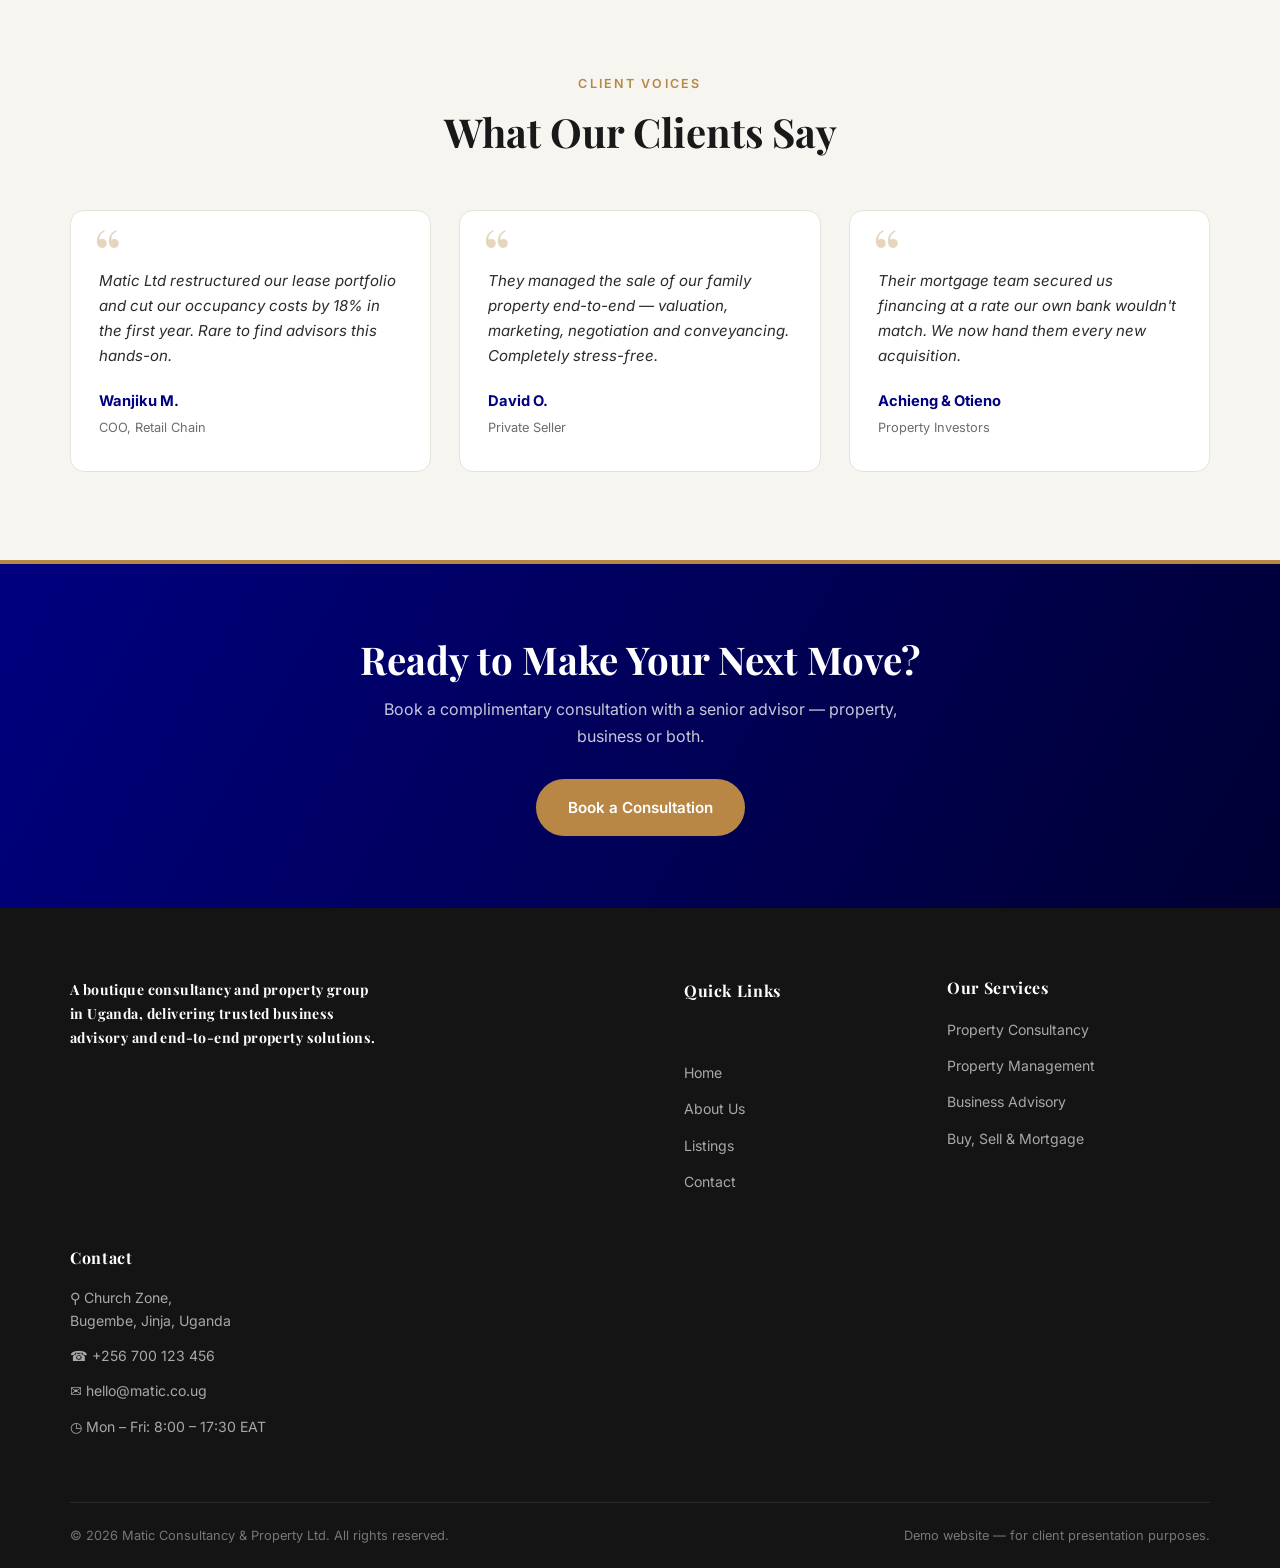
==== commit ea653a38: "Update location from Karen to Wairaka in listing" ====
--- a/index.html
+++ b/index.html
@@ -1,5 +1,5 @@
 <!DOCTYPE html>
-<html lang="en">
+<html lang="en"> 
 <head>
 <meta charset="UTF-8">
 <meta name="viewport" content="width=device-width, initial-scale=1.0">
@@ -126,7 +126,7 @@
         <div class="listing-body">
           <div class="price">Ugx 38,500,000</div>
           <h3>4-Bedroom Garden Villa</h3>
-          <div class="loc">Karen, JInja</div>
+          <div class="loc">Wairaka, JInja</div>
           <div class="meta"><span>4 Bed</span><span>3 Bath</span><span>3,200 sqft</span></div>
         </div>
       </div>
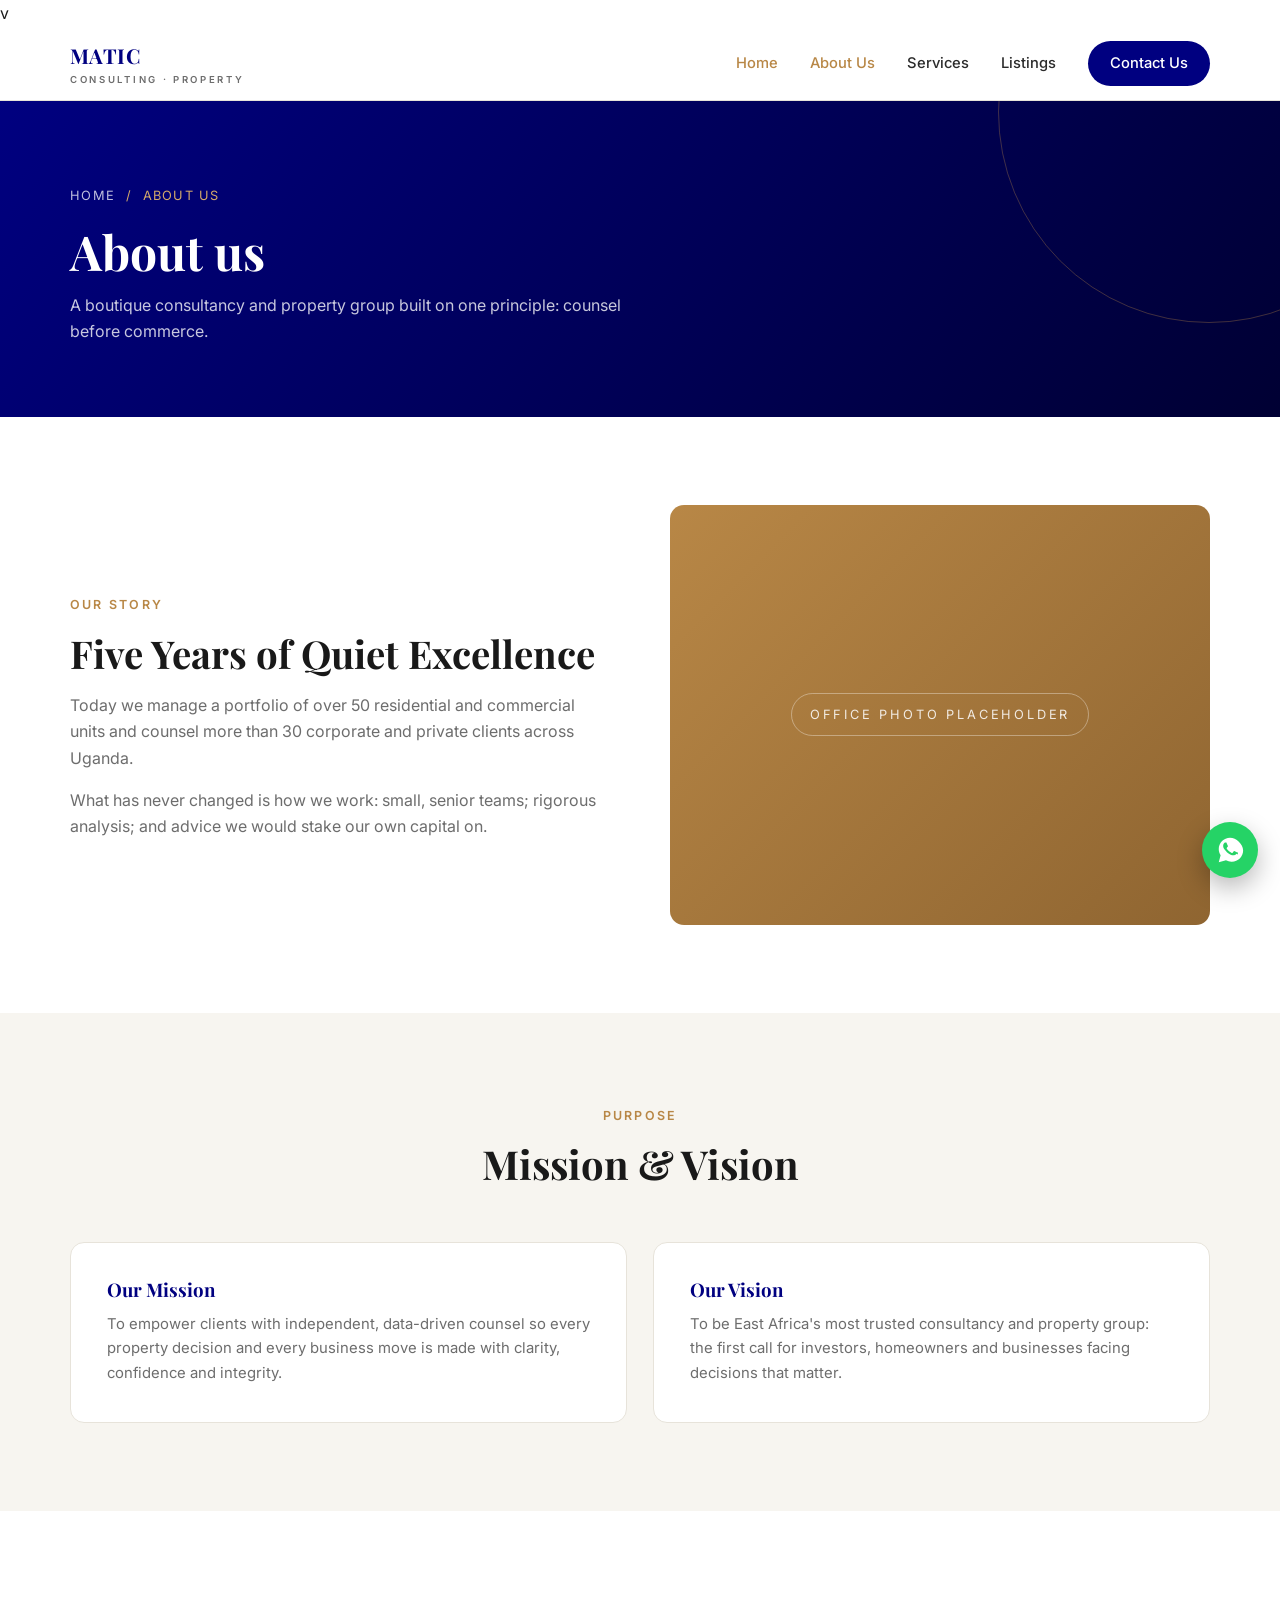
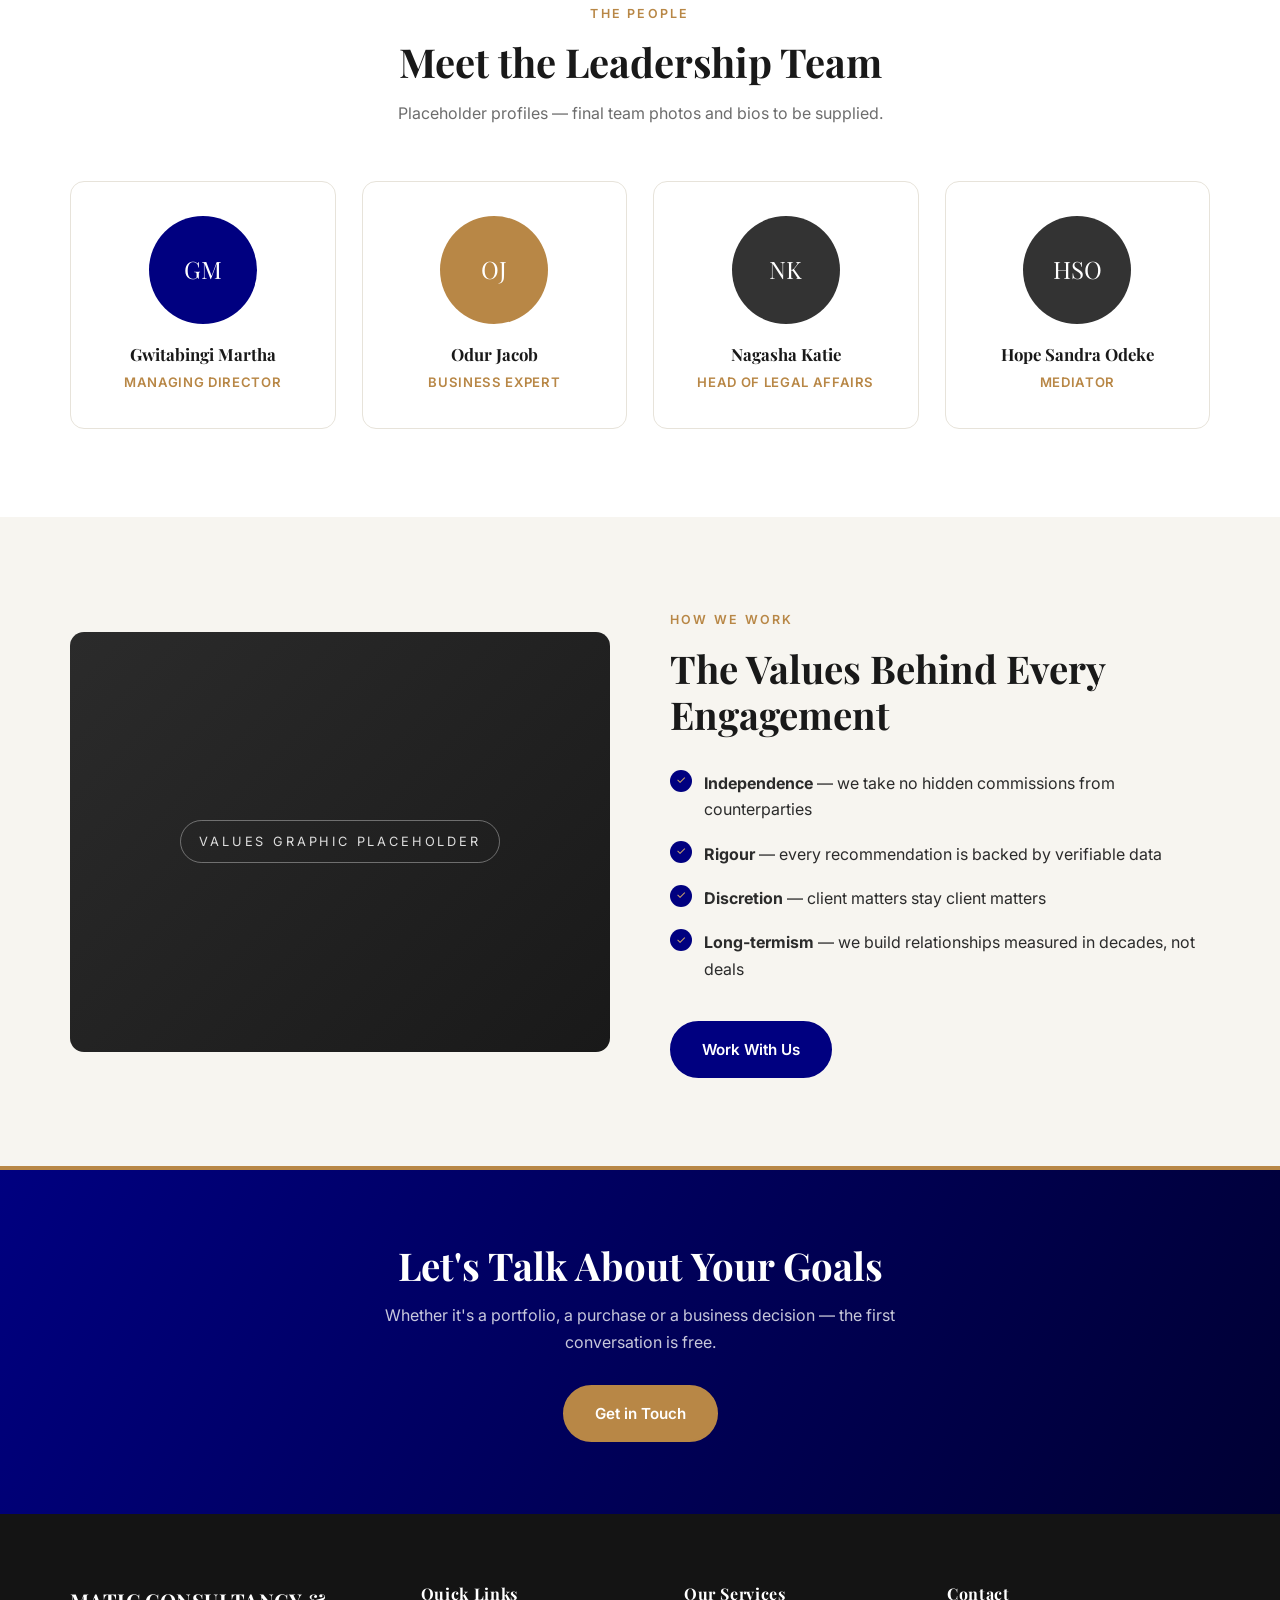
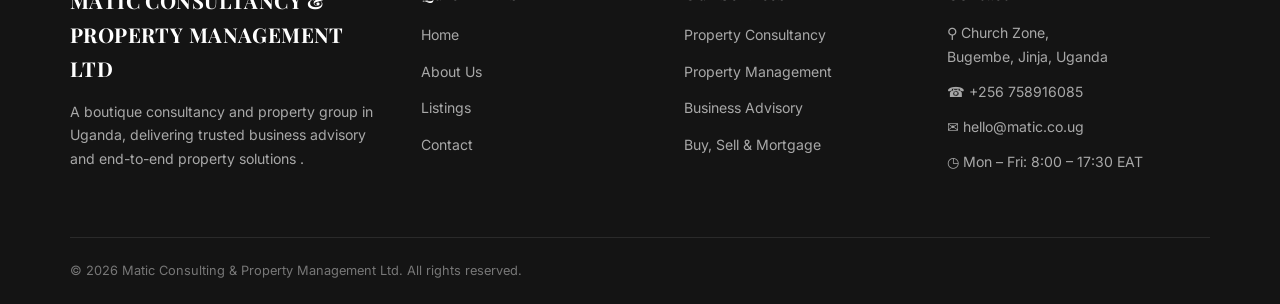
==== commit 8aa935a5: "Update index.html for About Us section and links" ====
--- a/index.html
+++ b/index.html
@@ -1,10 +1,10 @@
 <!DOCTYPE html>
-<html lang="en"> 
-<head>
+<html lang="en">
+<head>v
 <meta charset="UTF-8">
 <meta name="viewport" content="width=device-width, initial-scale=1.0">
-<title>Home |  Matic Consultancy &amp; Property Ltd</title>
-<meta name="description" content=" Matic Consultancy &amp; Property Ltd — property consultancy, property management, business advisory and buy, sell & mortgage services.">
+<title>About Us |Matic Consultancy & Property Ltd </title>
+<meta name="description" content="Matic Consulting & Property Ltd — property consultancy, property management, business advisory and buy, sell & mortgage services.">
 <link rel="preconnect" href="https://fonts.googleapis.com">
 <link rel="preconnect" href="https://fonts.gstatic.com" crossorigin>
 <link href="https://fonts.googleapis.com/css2?family=Playfair+Display:ital,wght@0,500;0,600;0,700;1,500&family=Inter:wght@400;500;600;700&display=swap" rel="stylesheet">
@@ -14,11 +14,11 @@
 <body>
 <header class="site-header">
   <div class="container nav-wrap">
-    <a href="index.html" class="brand">  Matic <small>Consultancy &amp; Property Ltd </small></a>
+    <a href="index.html" class="brand">MATIC <small>Consulting &middot; Property</small></a>
     <button class="nav-toggle" id="navToggle" aria-label="Toggle navigation">&#9776;</button>
     <nav class="main-nav" id="mainNav">
       <a href="index.html" class="active">Home</a>
-      <a href="about.html">About Us</a>
+      <a href="about.html" class="active">About Us</a>
       <a href="services.html">Services</a>
       <a href="listings.html">Listings</a>
       <a href="contact.html" class="nav-cta">Contact Us</a>
@@ -26,89 +26,41 @@
   </div>
 </header>
 
-<section class="hero">
-  <div class="container hero-grid">
-    <div>
-      <span class="eyebrow">Matic Consultancy &amp; Property Ltd </span>
-      <h1>Trusted Advisory.<br><em>Exceptional Property.</em></h1>
-      <p class="lead">From strategic business counsel to buying, selling, mortgaging and managing property —Matic Consultancy  &amp; property is the partner behind East Africa's most confident decisions.</p>
-      <div class="hero-actions">
-        <a href="services.html" class="btn">Explore Our Services</a>
-        <a href="listings.html" class="btn-outline">View Listings</a>
-      </div>
-    </div>
-    <div class="hero-card">
-      <h3>A Track Record That Speaks</h3>
-      <p>Over a decade of trusted counsel and property excellence across the region.</p>
-      <div class="stats-mini">
-        <div class="stat-mini"><b>5+</b><span>Years Experience</span></div>
-        <div class="stat-mini"><b>50+</b><span>Properties Managed</span></div>
-        <div class="stat-mini"><b>30+</b><span>Advisory Clients</span></div>
-        <div class="stat-mini"><b>Ugx 2B+</b><span>Property Transacted</span></div>
-      </div>
-    </div>
-  </div>
-</section>
-
-<section class="stats-strip">
-  <div class="container stats">
-    <div class="stat"><b>5+</b><span>Years in Business</span></div>
-    <div class="stat"><b>50+</b><span>Units Under Management</span></div>
-    <div class="stat"><b>98%</b><span>Client Retention</span></div>
-    <div class="stat"><b>24hr</b><span>Response Guarantee</span></div>
+<section class="page-hero">
+  <div class="container" style="position:relative;z-index:2">
+    <div class="crumbs"><a href="index.html">Home</a> &nbsp;/&nbsp; About Us</div>
+    <h1>About us</h1>
+    <p>A boutique consultancy and property group built on one principle: counsel before commerce.</p>
   </div>
 </section>
 
 <section class="section">
-  <div class="container">
-    <div class="section-head">
-      <span class="eyebrow">What We Do</span>
-      <h2>Four Pillars of Service,<br>One Trusted Partner</h2>
-      <p>Every engagement is handled by senior consultants — never handed off, never templated.</p>
+  <div class="container split">
+    <div>
+      <span class="eyebrow">Our Story</span>
+      <h2 style="font-size:clamp(1.8rem,3.2vw,2.4rem)">Five Years of Quiet Excellence</h2>
+      <p style="color:var(--muted);margin:16px 0">Today we manage a portfolio of over 50 residential and commercial units and counsel more than 30 corporate and private clients across Uganda.</p>
+      <p style="color:var(--muted)">What has never changed is how we work: small, senior teams; rigorous analysis; and advice we would stake our own capital on.</p>
     </div>
-    <div class="grid-4">
-      <div class="card">
-        <div class="icon"><svg viewBox="0 0 24 24" fill="none" stroke="currentColor" stroke-width="1.7" stroke-linecap="round" stroke-linejoin="round"><path d="M3 21h18M5 21V5a1 1 0 011-1h8a1 1 0 011 1v16M15 9h4a1 1 0 011 1v11M8 8h2M8 12h2M8 16h2"/></svg></div>
-        <h3>Property Consultancy</h3>
-        <p>Valuations, feasibility studies, market research and investment strategy for buyers, sellers and developers.</p>
-        <a href="services.html" class="more">Learn more &rarr;</a>
-      </div>
-      <div class="card">
-        <div class="icon"><svg viewBox="0 0 24 24" fill="none" stroke="currentColor" stroke-width="1.7" stroke-linecap="round" stroke-linejoin="round"><circle cx="8" cy="15" r="4"/><path d="M11 12l9-9M17 6l2 2M14 9l2 2"/></svg></div>
-        <h3>Property Management</h3>
-        <p>End-to-end management of residential and commercial portfolios — tenanting, rent collection, maintenance and reporting.</p>
-        <a href="service-property-management.html" class="more">Learn more &rarr;</a>
-      </div>
-      <div class="card">
-        <div class="icon"><svg viewBox="0 0 24 24" fill="none" stroke="currentColor" stroke-width="1.7" stroke-linecap="round" stroke-linejoin="round"><rect x="3" y="7" width="18" height="13" rx="2"/><path d="M9 7V5a2 2 0 012-2h2a2 2 0 012 2v2M3 12h18"/></svg></div>
-        <h3>Business Advisory</h3>
-        <p>Strategy, restructuring, financial planning and operational improvement for growing SMEs and corporates.</p>
-        <a href="services.html" class="more">Learn more &rarr;</a>
-      </div>
-      <div class="card">
-        <div class="icon"><svg viewBox="0 0 24 24" fill="none" stroke="currentColor" stroke-width="1.7" stroke-linecap="round" stroke-linejoin="round"><path d="M3 3v18h18M8 17V9M13 17V5M18 17v-7"/></svg></div>
-        <h3>Buy, Sell &amp; Mortgage</h3>
-        <p>Sourcing, negotiation, due diligence, conveyancing coordination and mortgage brokerage through partner banks.</p>
-        <a href="listings.html" class="more">View listings &rarr;</a>
-      </div>
-    </div>
+    <div class="ph ph-img gold"><span>Office Photo Placeholder</span></div>
   </div>
 </section>
 
 <section class="section alt">
-  <div class="container split">
-    <div class="ph ph-img"><span>Team Photo Placeholder</span></div>
-    <div>
-      <span class="eyebrow">Why us?</span>
-      <h2 style="font-size:clamp(1.8rem,3.2vw,2.4rem)">Counsel First.<br>Transactions Second.</h2>
-      <p style="color:var(--muted);margin-top:14px">We are consultants before we are agents. Every recommendation we make is grounded in data, due diligence and your long-term interests — not a quick commission.</p>
-      <ul class="check">
-        <li>Senior-led engagements on every account</li>
-        <li>Independent, bank-panel mortgage partners</li>
-        <li>Transparent, performance-based fee structures</li>
-        <li>Quarterly portfolio reviews and audited reporting</li>
-      </ul>
-      <a href="about.html" class="btn btn-navy">About Our Firm</a>
+  <div class="container">
+    <div class="section-head">
+      <span class="eyebrow">Purpose</span>
+      <h2>Mission &amp; Vision</h2>
+    </div>
+    <div class="mv">
+      <div class="mv-card">
+        <h3>Our Mission</h3>
+        <p>To empower clients with independent, data-driven counsel  so every property decision and every business move is made with clarity, confidence and integrity.</p>
+      </div>
+      <div class="mv-card">
+        <h3>Our Vision</h3>
+        <p>To be East Africa's most trusted consultancy and property group: the first call for investors, homeowners and businesses facing decisions that matter.</p>
+      </div>
     </div>
   </div>
 </section>
@@ -116,71 +68,58 @@
 <section class="section">
   <div class="container">
     <div class="section-head">
-      <span class="eyebrow">Featured Listings</span>
-      <h2>Properties Handpicked for You</h2>
-      <p>A sample of current opportunities across Uganda. Full portfolio available on request.</p>
+      <span class="eyebrow">The People</span>
+      <h2>Meet the Leadership Team</h2>
+      <p>Placeholder profiles — final team photos and bios to be supplied.</p>
     </div>
-    <div class="grid-3">
-      <div class="listing-card">
-        <div class="listing-media ph" style="background:linear-gradient(135deg,#000080,#00004d)"><span>Property Photo</span><span class="badge">For Sale</span></div>
-        <div class="listing-body">
-          <div class="price">Ugx 38,500,000</div>
-          <h3>4-Bedroom Garden Villa</h3>
-          <div class="loc">Wairaka, JInja</div>
-          <div class="meta"><span>4 Bed</span><span>3 Bath</span><span>3,200 sqft</span></div>
-        </div>
+    <div class="grid-4">
+      <div class="card team-card">
+        <div class="avatar navy">GM</div>
+        <h3>Gwitabingi Martha</h3>
+        <span>Managing Director</span>
       </div>
-      <div class="listing-card">
-        <div class="listing-media ph" style="background:linear-gradient(135deg,#B88746,#8f6531)"><span>Property Photo</span><span class="badge rent">For Rent</span></div>
-        <div class="listing-body">
-          <div class="price">Ugx 185,000 <small>/ month</small></div>
-          <h3>Modern 2-Bedroom Apartment</h3>
-          <div class="loc">Mukono</div>
-          <div class="meta"><span>2 Bed</span><span>2 Bath</span><span>1,150 sqft</span></div>
-        </div>
+      <div class="card team-card">
+        <div class="avatar gold">OJ</div>
+        <h3>Odur Jacob</h3>
+        <span>Business Expert </span>
       </div>
-      <div class="listing-card">
-        <div class="listing-media ph" style="background:linear-gradient(135deg,#2b2b2b,#191919)"><span>Property Photo</span><span class="badge">For Sale</span></div>
-        <div class="listing-body">
-          <div class="price">Ugx 62,000,000</div>
-          <h3>Commercial Office Floor</h3>
-          <div class="loc">Igenge Hill, Jinja</div>
-          <div class="meta"><span>Open Plan</span><span>6,800 sqft</span><span>Grade A</span></div>
-        </div>
+      <div class="card team-card">
+        <div class="avatar char">NK</div>
+        <h3>Nagasha Katie</h3>
+        <span>Head of Legal Affairs</span>
       </div>
+      <div class="card team-card">
+        <div class="avatar char">HSO</div>
+        <h3>Hope Sandra Odeke </h3>
+        <span>Mediator</span>
+      </div>
+  
     </div>
-    <div style="text-align:center;margin-top:44px"><a href="listings.html" class="btn btn-navy">Browse All Listings</a></div>
   </div>
 </section>
 
 <section class="section alt">
-  <div class="container">
-    <div class="section-head">
-      <span class="eyebrow">Client Voices</span>
-      <h2>What Our Clients Say</h2>
-    </div>
-    <div class="grid-3">
-      <div class="quote">
-        <p>Matic Ltd restructured our lease portfolio and cut our occupancy costs by 18% in the first year. Rare to find advisors this hands-on.</p>
-        <div class="who"><b>Wanjiku M.</b><span>COO, Retail Chain</span></div>
-      </div>
-      <div class="quote">
-        <p>They managed the sale of our family property end-to-end — valuation, marketing, negotiation and conveyancing. Completely stress-free.</p>
-        <div class="who"><b>David O.</b><span>Private Seller</span></div>
-      </div>
-      <div class="quote">
-        <p>Their mortgage team secured us financing at a rate our own bank wouldn't match. We now hand them every new acquisition.</p>
-        <div class="who"><b>Achieng &amp; Otieno</b><span>Property Investors</span></div>
-      </div>
+  <div class="container split">
+    <div class="ph ph-img char"><span>Values Graphic Placeholder</span></div>
+    <div>
+      <span class="eyebrow">How We Work</span>
+      <h2 style="font-size:clamp(1.8rem,3.2vw,2.4rem)">The Values Behind Every Engagement</h2>
+      <ul class="check">
+        <li><b>Independence</b> — we take no hidden commissions from counterparties</li>
+        <li><b>Rigour</b> — every recommendation is backed by verifiable data</li>
+        <li><b>Discretion</b> — client matters stay client matters</li>
+        <li><b>Long-termism</b> — we build relationships measured in decades, not deals</li>
+      </ul>
+      <a href="contact.html" class="btn btn-navy">Work With Us</a>
     </div>
   </div>
 </section>
 
 <section class="cta">
   <div class="container">
-    <h2>Ready to Make Your Next Move?</h2>
-    <p>Book a complimentary consultation with a senior advisor — property, business or both.</p>
-    <a href="contact.html" class="btn">Book a Consultation</a>
+    <h2>Let's Talk About Your Goals</h2>
+    <p>Whether it's a portfolio, a purchase or a business decision — the first conversation is free.</p>
+    <a href="contact.html" class="btn">Get in Touch</a>
   </div>
 </section>
 
@@ -188,8 +127,8 @@
   <div class="container">
     <div class="footer-grid">
       <div>
-        <a href="index.html" class="brand"Matic LTD</a>
-        <p>A boutique consultancy and property group in Uganda, delivering trusted business advisory and end-to-end property solutions.</p>
+        <a href="index.html" class="brand">MATIC CONSULTANCY & PROPERTY MANAGEMENT LTD</a>
+        <p>A boutique consultancy and property group in Uganda, delivering trusted business advisory and end-to-end property solutions .</p>
       </div>
       <div>
         <h4>Quick Links</h4>
@@ -213,19 +152,19 @@
         <h4>Contact</h4>
         <ul class="f-contact">
           <li>&#9906; Church Zone,<br>Bugembe, Jinja, Uganda</li>
-          <li>&#9742; +256 700 123 456</li>
+          <li>&#9742; +256 758916085</li>
           <li>&#9993; hello@matic.co.ug</li>
           <li>&#9719; Mon – Fri: 8:00 – 17:30 EAT</li>
         </ul>
       </div>
     </div>
     <div class="footer-bottom">
-      <span>&copy; 2026 Matic Consultancy &amp; Property Ltd. All rights reserved.</span>
-      <span>Demo website — for client presentation purposes.</span>
+      <span>&copy; 2026 Matic Consulting &amp; Property Management Ltd. All rights reserved.</span>
+
     </div>
   </div>
 </footer>
-<a class="wa" href="https://wa.me/254700123456" target="_blank" aria-label="Chat on WhatsApp">
+<a class="wa" href="https://wa.me/+256758916085" target="_blank" aria-label="Chat on WhatsApp">
   <svg viewBox="0 0 32 32"><path d="M16 3C9.4 3 4 8.4 4 15c0 2.4.7 4.6 2 6.5L4 29l7.7-2c1.8 1 3.8 1.5 5.8 1.5h.5c6.6 0 12-5.4 12-12S22.6 3 16 3zm6.9 17c-.3.8-1.7 1.6-2.4 1.6-.6.1-1.4.1-2.3-.1-.5-.2-1.2-.4-2-.8-3.6-1.5-5.9-5.2-6.1-5.4-.2-.2-1.4-1.9-1.4-3.7s.9-2.6 1.3-3c.3-.4.7-.5 1-.5h.7c.2 0 .5-.1.8.6.3.8 1.1 2.6 1.2 2.8.1.2.2.4 0 .7-.1.3-.2.4-.4.7-.2.2-.4.5-.6.7-.2.2-.4.4-.2.8.2.4 1 1.7 2.2 2.7 1.5 1.4 2.8 1.8 3.2 2 .4.2.6.2.9-.1.2-.3 1-1.2 1.3-1.6.3-.4.5-.3.9-.2.4.1 2.3 1.1 2.7 1.3.4.2.6.3.7.5.1.2.1.9-.2 1.7z"/></svg>
 </a>
 <script>var t=document.getElementById('navToggle'),n=document.getElementById('mainNav');t.addEventListener('click',function(){n.classList.toggle('open')});</script>
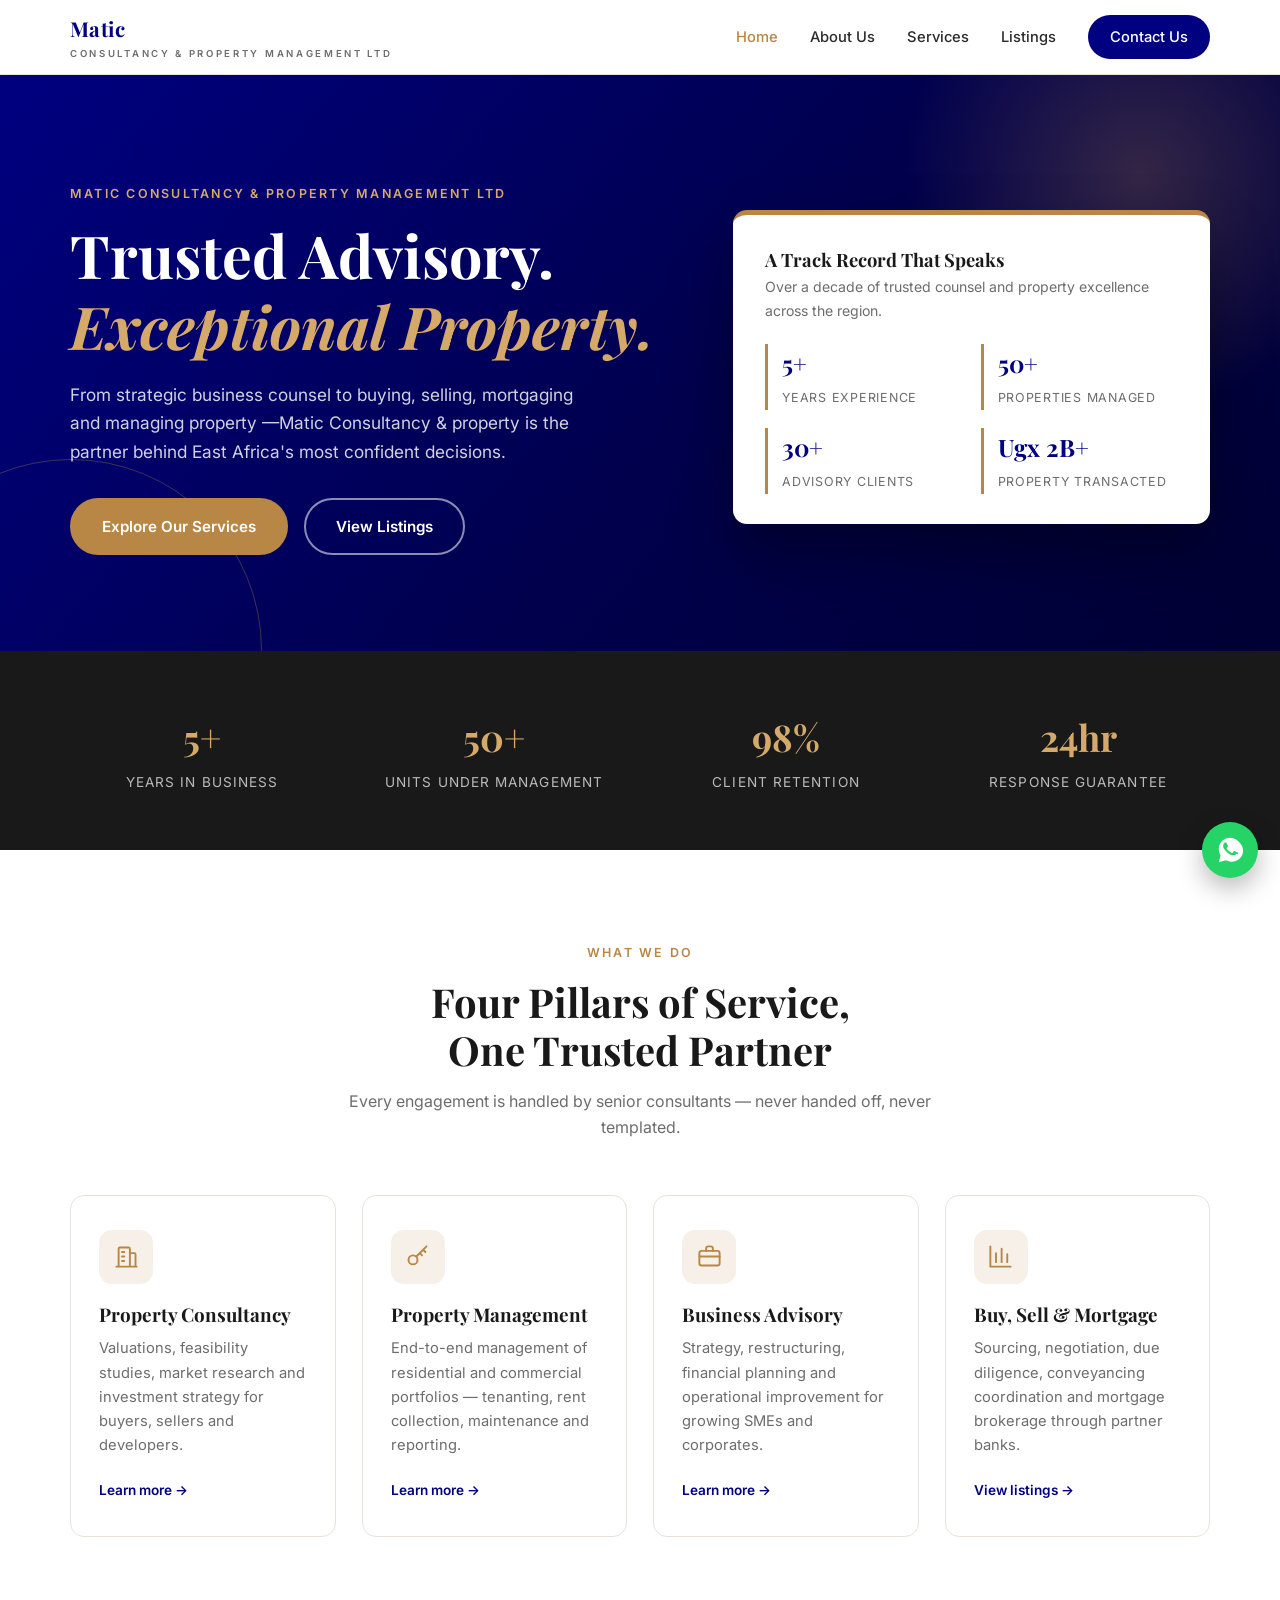
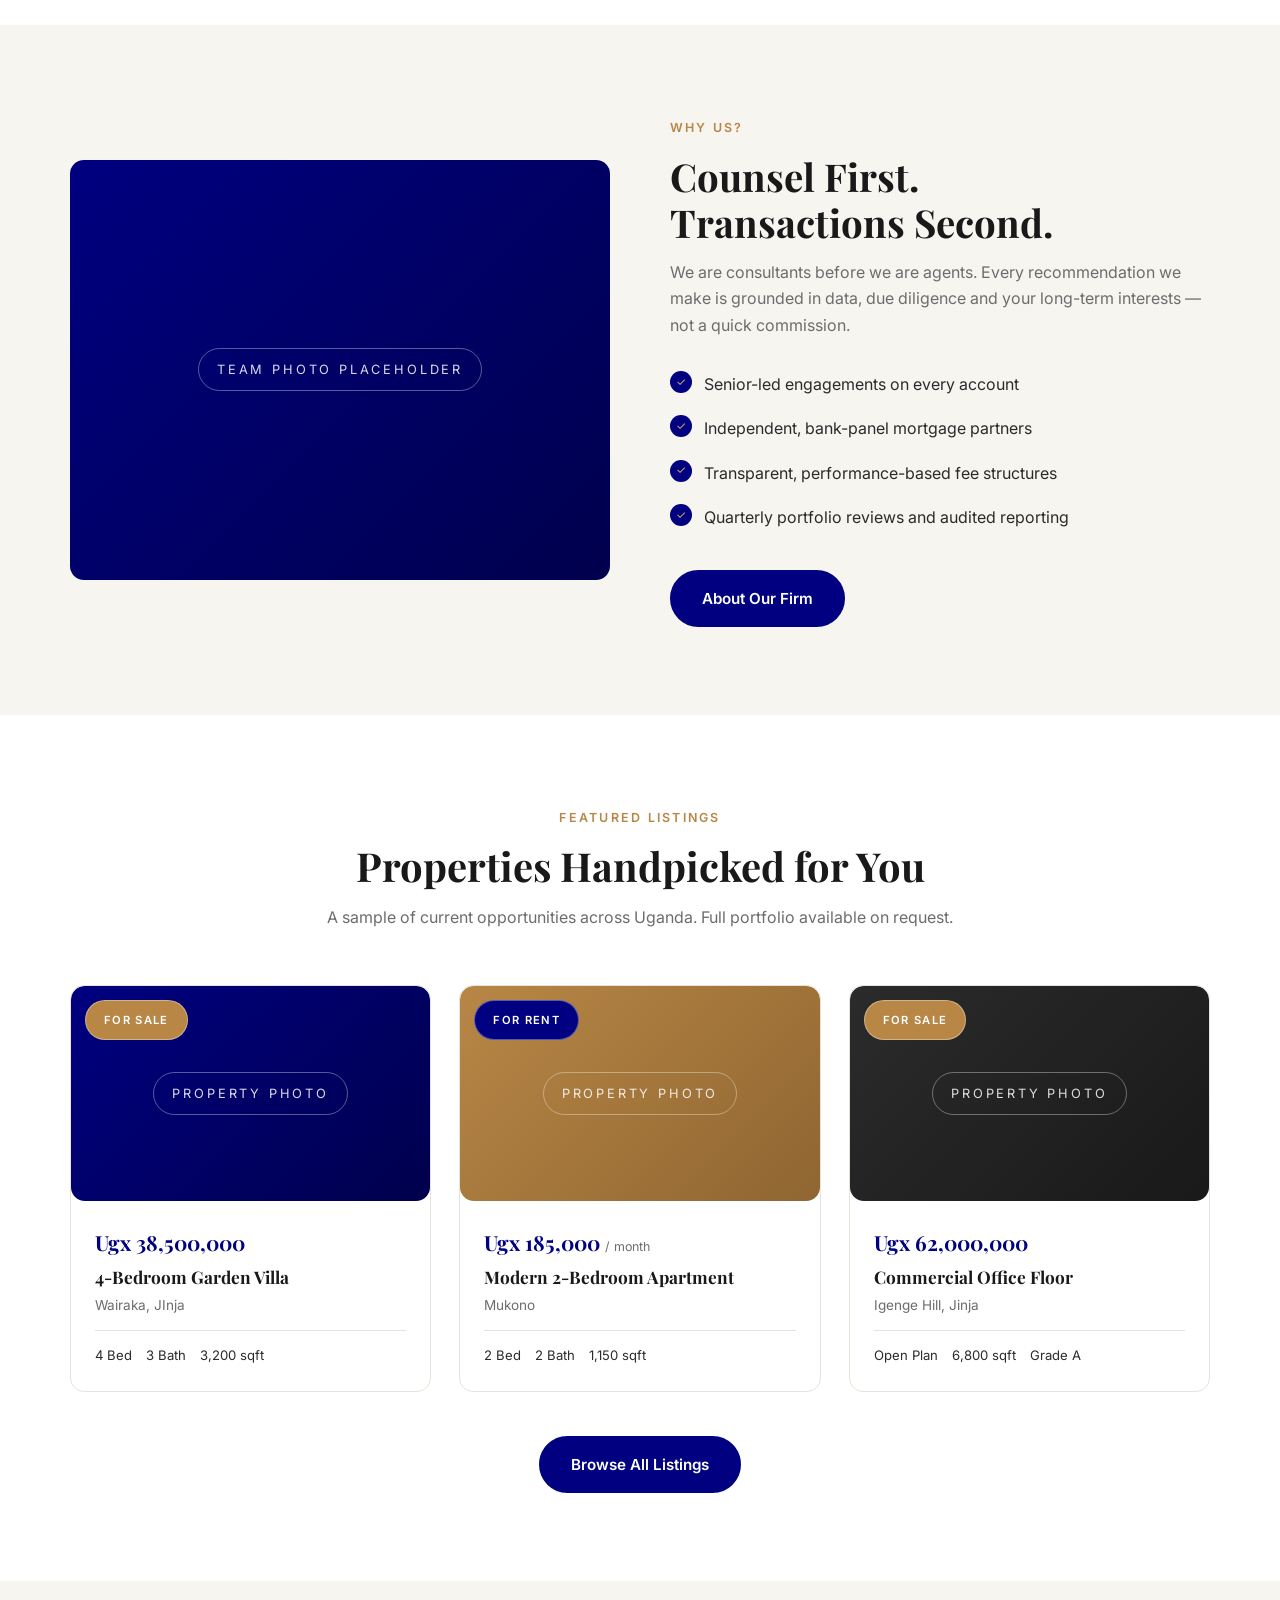
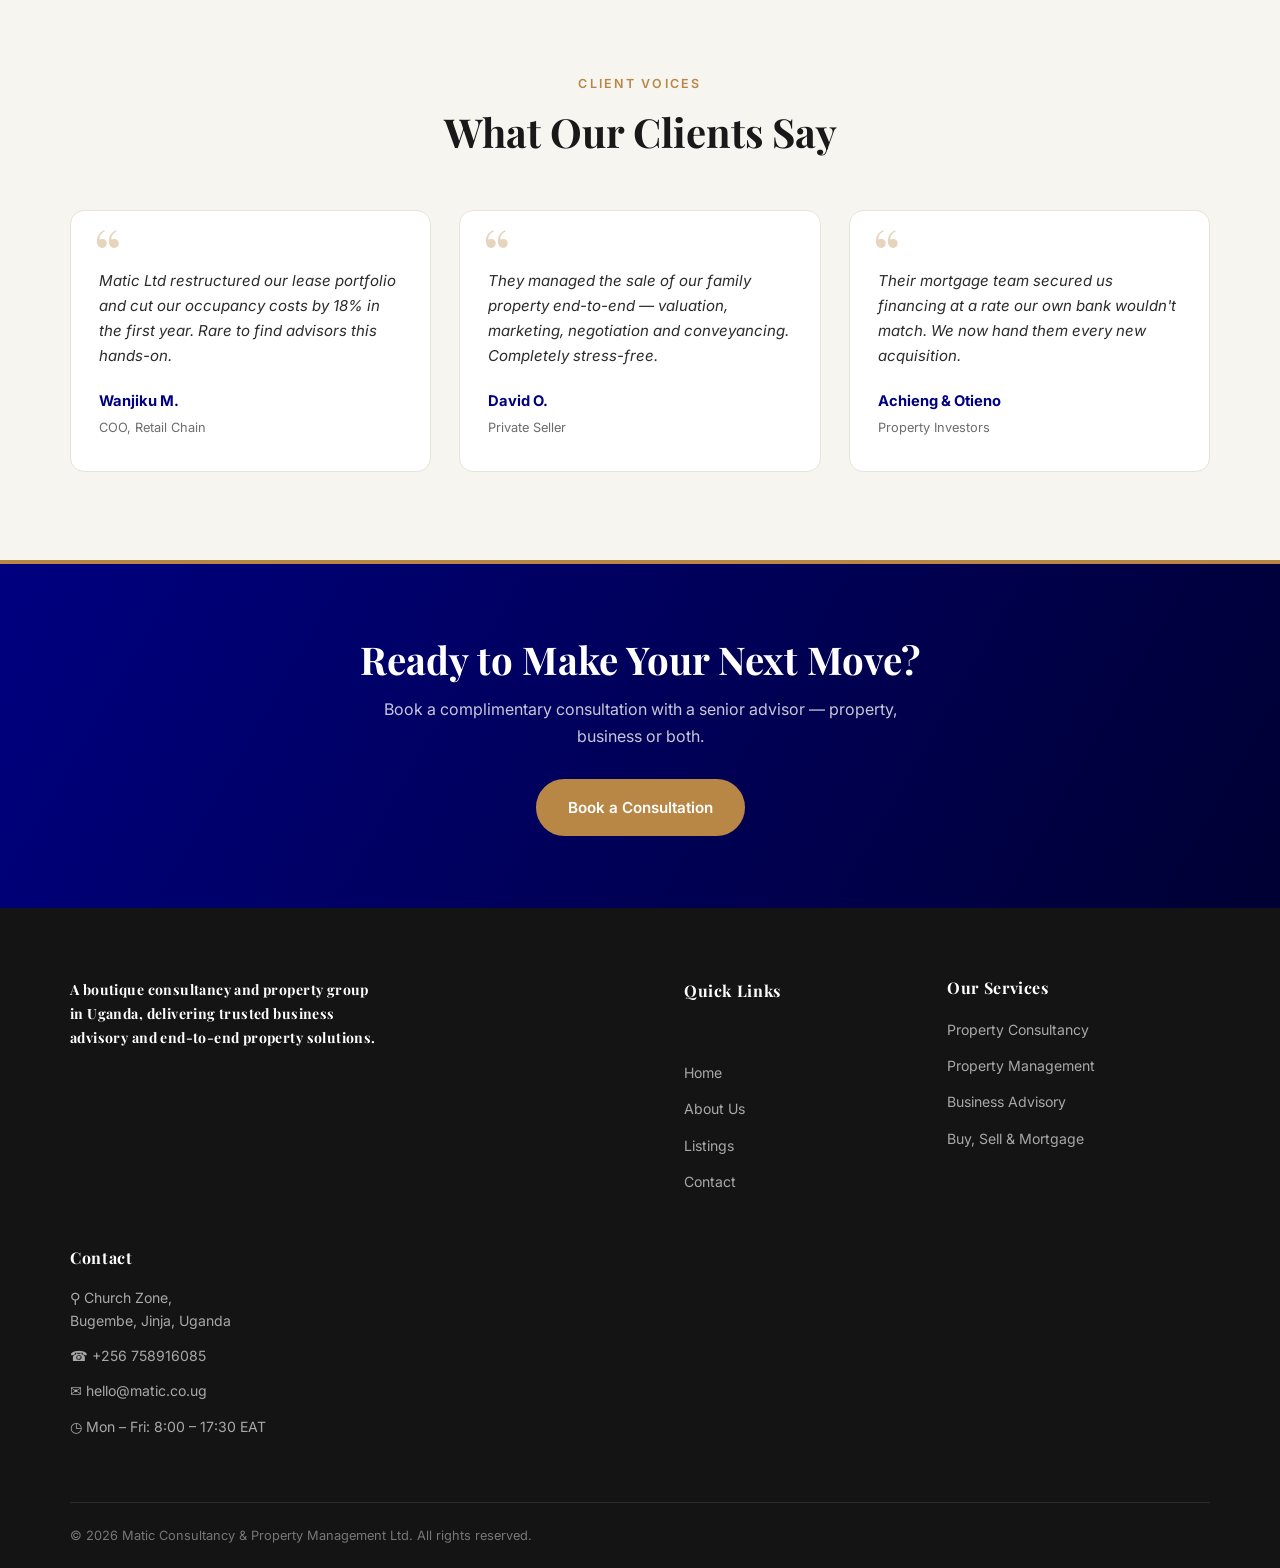
==== commit a696fadf: "Update company name and improve HTML structure" ====
--- a/index.html
+++ b/index.html
@@ -1,10 +1,10 @@
 <!DOCTYPE html>
-<html lang="en">
-<head>v
+<html lang="en"> 
+<head>
 <meta charset="UTF-8">
 <meta name="viewport" content="width=device-width, initial-scale=1.0">
-<title>About Us |Matic Consultancy & Property Ltd </title>
-<meta name="description" content="Matic Consulting & Property Ltd — property consultancy, property management, business advisory and buy, sell & mortgage services.">
+<title>Home |  Matic Consultancy &amp; Property Management Ltd</title>
+<meta name="description" content=" Matic Consultancy &amp; Property Ltd — property consultancy, property management, business advisory and buy, sell & mortgage services.">
 <link rel="preconnect" href="https://fonts.googleapis.com">
 <link rel="preconnect" href="https://fonts.gstatic.com" crossorigin>
 <link href="https://fonts.googleapis.com/css2?family=Playfair+Display:ital,wght@0,500;0,600;0,700;1,500&family=Inter:wght@400;500;600;700&display=swap" rel="stylesheet">
@@ -14,11 +14,11 @@
 <body>
 <header class="site-header">
   <div class="container nav-wrap">
-    <a href="index.html" class="brand">MATIC <small>Consulting &middot; Property</small></a>
+    <a href="index.html" class="brand">  Matic <small>Consultancy &amp; Property Management Ltd </small></a>
     <button class="nav-toggle" id="navToggle" aria-label="Toggle navigation">&#9776;</button>
     <nav class="main-nav" id="mainNav">
       <a href="index.html" class="active">Home</a>
-      <a href="about.html" class="active">About Us</a>
+      <a href="about.html">About Us</a>
       <a href="services.html">Services</a>
       <a href="listings.html">Listings</a>
       <a href="contact.html" class="nav-cta">Contact Us</a>
@@ -26,100 +26,161 @@
   </div>
 </header>
 
-<section class="page-hero">
-  <div class="container" style="position:relative;z-index:2">
-    <div class="crumbs"><a href="index.html">Home</a> &nbsp;/&nbsp; About Us</div>
-    <h1>About us</h1>
-    <p>A boutique consultancy and property group built on one principle: counsel before commerce.</p>
+<section class="hero">
+  <div class="container hero-grid">
+    <div>
+      <span class="eyebrow">Matic Consultancy &amp; Property Management Ltd </span>
+      <h1>Trusted Advisory.<br><em>Exceptional Property.</em></h1>
+      <p class="lead">From strategic business counsel to buying, selling, mortgaging and managing property —Matic Consultancy  &amp; property is the partner behind East Africa's most confident decisions.</p>
+      <div class="hero-actions">
+        <a href="services.html" class="btn">Explore Our Services</a>
+        <a href="listings.html" class="btn-outline">View Listings</a>
+      </div>
+    </div>
+    <div class="hero-card">
+      <h3>A Track Record That Speaks</h3>
+      <p>Over a decade of trusted counsel and property excellence across the region.</p>
+      <div class="stats-mini">
+        <div class="stat-mini"><b>5+</b><span>Years Experience</span></div>
+        <div class="stat-mini"><b>50+</b><span>Properties Managed</span></div>
+        <div class="stat-mini"><b>30+</b><span>Advisory Clients</span></div>
+        <div class="stat-mini"><b>Ugx 2B+</b><span>Property Transacted</span></div>
+      </div>
+    </div>
+  </div>
+</section>
+
+<section class="stats-strip">
+  <div class="container stats">
+    <div class="stat"><b>5+</b><span>Years in Business</span></div>
+    <div class="stat"><b>50+</b><span>Units Under Management</span></div>
+    <div class="stat"><b>98%</b><span>Client Retention</span></div>
+    <div class="stat"><b>24hr</b><span>Response Guarantee</span></div>
   </div>
 </section>
 
 <section class="section">
-  <div class="container split">
-    <div>
-      <span class="eyebrow">Our Story</span>
-      <h2 style="font-size:clamp(1.8rem,3.2vw,2.4rem)">Five Years of Quiet Excellence</h2>
-      <p style="color:var(--muted);margin:16px 0">Today we manage a portfolio of over 50 residential and commercial units and counsel more than 30 corporate and private clients across Uganda.</p>
-      <p style="color:var(--muted)">What has never changed is how we work: small, senior teams; rigorous analysis; and advice we would stake our own capital on.</p>
-    </div>
-    <div class="ph ph-img gold"><span>Office Photo Placeholder</span></div>
-  </div>
-</section>
-
-<section class="section alt">
   <div class="container">
     <div class="section-head">
-      <span class="eyebrow">Purpose</span>
-      <h2>Mission &amp; Vision</h2>
-    </div>
-    <div class="mv">
-      <div class="mv-card">
-        <h3>Our Mission</h3>
-        <p>To empower clients with independent, data-driven counsel  so every property decision and every business move is made with clarity, confidence and integrity.</p>
-      </div>
-      <div class="mv-card">
-        <h3>Our Vision</h3>
-        <p>To be East Africa's most trusted consultancy and property group: the first call for investors, homeowners and businesses facing decisions that matter.</p>
-      </div>
-    </div>
-  </div>
-</section>
-
-<section class="section">
-  <div class="container">
-    <div class="section-head">
-      <span class="eyebrow">The People</span>
-      <h2>Meet the Leadership Team</h2>
-      <p>Placeholder profiles — final team photos and bios to be supplied.</p>
+      <span class="eyebrow">What We Do</span>
+      <h2>Four Pillars of Service,<br>One Trusted Partner</h2>
+      <p>Every engagement is handled by senior consultants — never handed off, never templated.</p>
     </div>
     <div class="grid-4">
-      <div class="card team-card">
-        <div class="avatar navy">GM</div>
-        <h3>Gwitabingi Martha</h3>
-        <span>Managing Director</span>
-      </div>
-      <div class="card team-card">
-        <div class="avatar gold">OJ</div>
-        <h3>Odur Jacob</h3>
-        <span>Business Expert </span>
-      </div>
-      <div class="card team-card">
-        <div class="avatar char">NK</div>
-        <h3>Nagasha Katie</h3>
-        <span>Head of Legal Affairs</span>
-      </div>
-      <div class="card team-card">
-        <div class="avatar char">HSO</div>
-        <h3>Hope Sandra Odeke </h3>
-        <span>Mediator</span>
-      </div>
-  
+      <div class="card">
+        <div class="icon"><svg viewBox="0 0 24 24" fill="none" stroke="currentColor" stroke-width="1.7" stroke-linecap="round" stroke-linejoin="round"><path d="M3 21h18M5 21V5a1 1 0 011-1h8a1 1 0 011 1v16M15 9h4a1 1 0 011 1v11M8 8h2M8 12h2M8 16h2"/></svg></div>
+        <h3>Property Consultancy</h3>
+        <p>Valuations, feasibility studies, market research and investment strategy for buyers, sellers and developers.</p>
+        <a href="services.html" class="more">Learn more &rarr;</a>
+      </div>
+      <div class="card">
+        <div class="icon"><svg viewBox="0 0 24 24" fill="none" stroke="currentColor" stroke-width="1.7" stroke-linecap="round" stroke-linejoin="round"><circle cx="8" cy="15" r="4"/><path d="M11 12l9-9M17 6l2 2M14 9l2 2"/></svg></div>
+        <h3>Property Management</h3>
+        <p>End-to-end management of residential and commercial portfolios — tenanting, rent collection, maintenance and reporting.</p>
+        <a href="service-property-management.html" class="more">Learn more &rarr;</a>
+      </div>
+      <div class="card">
+        <div class="icon"><svg viewBox="0 0 24 24" fill="none" stroke="currentColor" stroke-width="1.7" stroke-linecap="round" stroke-linejoin="round"><rect x="3" y="7" width="18" height="13" rx="2"/><path d="M9 7V5a2 2 0 012-2h2a2 2 0 012 2v2M3 12h18"/></svg></div>
+        <h3>Business Advisory</h3>
+        <p>Strategy, restructuring, financial planning and operational improvement for growing SMEs and corporates.</p>
+        <a href="services.html" class="more">Learn more &rarr;</a>
+      </div>
+      <div class="card">
+        <div class="icon"><svg viewBox="0 0 24 24" fill="none" stroke="currentColor" stroke-width="1.7" stroke-linecap="round" stroke-linejoin="round"><path d="M3 3v18h18M8 17V9M13 17V5M18 17v-7"/></svg></div>
+        <h3>Buy, Sell &amp; Mortgage</h3>
+        <p>Sourcing, negotiation, due diligence, conveyancing coordination and mortgage brokerage through partner banks.</p>
+        <a href="listings.html" class="more">View listings &rarr;</a>
+      </div>
     </div>
   </div>
 </section>
 
 <section class="section alt">
   <div class="container split">
-    <div class="ph ph-img char"><span>Values Graphic Placeholder</span></div>
+    <div class="ph ph-img"><span>Team Photo Placeholder</span></div>
     <div>
-      <span class="eyebrow">How We Work</span>
-      <h2 style="font-size:clamp(1.8rem,3.2vw,2.4rem)">The Values Behind Every Engagement</h2>
+      <span class="eyebrow">Why us?</span>
+      <h2 style="font-size:clamp(1.8rem,3.2vw,2.4rem)">Counsel First.<br>Transactions Second.</h2>
+      <p style="color:var(--muted);margin-top:14px">We are consultants before we are agents. Every recommendation we make is grounded in data, due diligence and your long-term interests — not a quick commission.</p>
       <ul class="check">
-        <li><b>Independence</b> — we take no hidden commissions from counterparties</li>
-        <li><b>Rigour</b> — every recommendation is backed by verifiable data</li>
-        <li><b>Discretion</b> — client matters stay client matters</li>
-        <li><b>Long-termism</b> — we build relationships measured in decades, not deals</li>
+        <li>Senior-led engagements on every account</li>
+        <li>Independent, bank-panel mortgage partners</li>
+        <li>Transparent, performance-based fee structures</li>
+        <li>Quarterly portfolio reviews and audited reporting</li>
       </ul>
-      <a href="contact.html" class="btn btn-navy">Work With Us</a>
+      <a href="about.html" class="btn btn-navy">About Our Firm</a>
+    </div>
+  </div>
+</section>
+
+<section class="section">
+  <div class="container">
+    <div class="section-head">
+      <span class="eyebrow">Featured Listings</span>
+      <h2>Properties Handpicked for You</h2>
+      <p>A sample of current opportunities across Uganda. Full portfolio available on request.</p>
+    </div>
+    <div class="grid-3">
+      <div class="listing-card">
+        <div class="listing-media ph" style="background:linear-gradient(135deg,#000080,#00004d)"><span>Property Photo</span><span class="badge">For Sale</span></div>
+        <div class="listing-body">
+          <div class="price">Ugx 38,500,000</div>
+          <h3>4-Bedroom Garden Villa</h3>
+          <div class="loc">Wairaka, JInja</div>
+          <div class="meta"><span>4 Bed</span><span>3 Bath</span><span>3,200 sqft</span></div>
+        </div>
+      </div>
+      <div class="listing-card">
+        <div class="listing-media ph" style="background:linear-gradient(135deg,#B88746,#8f6531)"><span>Property Photo</span><span class="badge rent">For Rent</span></div>
+        <div class="listing-body">
+          <div class="price">Ugx 185,000 <small>/ month</small></div>
+          <h3>Modern 2-Bedroom Apartment</h3>
+          <div class="loc">Mukono</div>
+          <div class="meta"><span>2 Bed</span><span>2 Bath</span><span>1,150 sqft</span></div>
+        </div>
+      </div>
+      <div class="listing-card">
+        <div class="listing-media ph" style="background:linear-gradient(135deg,#2b2b2b,#191919)"><span>Property Photo</span><span class="badge">For Sale</span></div>
+        <div class="listing-body">
+          <div class="price">Ugx 62,000,000</div>
+          <h3>Commercial Office Floor</h3>
+          <div class="loc">Igenge Hill, Jinja</div>
+          <div class="meta"><span>Open Plan</span><span>6,800 sqft</span><span>Grade A</span></div>
+        </div>
+      </div>
+    </div>
+    <div style="text-align:center;margin-top:44px"><a href="listings.html" class="btn btn-navy">Browse All Listings</a></div>
+  </div>
+</section>
+
+<section class="section alt">
+  <div class="container">
+    <div class="section-head">
+      <span class="eyebrow">Client Voices</span>
+      <h2>What Our Clients Say</h2>
+    </div>
+    <div class="grid-3">
+      <div class="quote">
+        <p>Matic Ltd restructured our lease portfolio and cut our occupancy costs by 18% in the first year. Rare to find advisors this hands-on.</p>
+        <div class="who"><b>Wanjiku M.</b><span>COO, Retail Chain</span></div>
+      </div>
+      <div class="quote">
+        <p>They managed the sale of our family property end-to-end — valuation, marketing, negotiation and conveyancing. Completely stress-free.</p>
+        <div class="who"><b>David O.</b><span>Private Seller</span></div>
+      </div>
+      <div class="quote">
+        <p>Their mortgage team secured us financing at a rate our own bank wouldn't match. We now hand them every new acquisition.</p>
+        <div class="who"><b>Achieng &amp; Otieno</b><span>Property Investors</span></div>
+      </div>
     </div>
   </div>
 </section>
 
 <section class="cta">
   <div class="container">
-    <h2>Let's Talk About Your Goals</h2>
-    <p>Whether it's a portfolio, a purchase or a business decision — the first conversation is free.</p>
-    <a href="contact.html" class="btn">Get in Touch</a>
+    <h2>Ready to Make Your Next Move?</h2>
+    <p>Book a complimentary consultation with a senior advisor — property, business or both.</p>
+    <a href="contact.html" class="btn">Book a Consultation</a>
   </div>
 </section>
 
@@ -127,8 +188,8 @@
   <div class="container">
     <div class="footer-grid">
       <div>
-        <a href="index.html" class="brand">MATIC CONSULTANCY & PROPERTY MANAGEMENT LTD</a>
-        <p>A boutique consultancy and property group in Uganda, delivering trusted business advisory and end-to-end property solutions .</p>
+        <a href="index.html" class="brand"Matic LTD</a>
+        <p>A boutique consultancy and property group in Uganda, delivering trusted business advisory and end-to-end property solutions.</p>
       </div>
       <div>
         <h4>Quick Links</h4>
@@ -159,8 +220,8 @@
       </div>
     </div>
     <div class="footer-bottom">
-      <span>&copy; 2026 Matic Consulting &amp; Property Management Ltd. All rights reserved.</span>
-
+      <span>&copy; 2026 Matic Consultancy &amp; Property Management Ltd. All rights reserved.</span>
+      
     </div>
   </div>
 </footer>
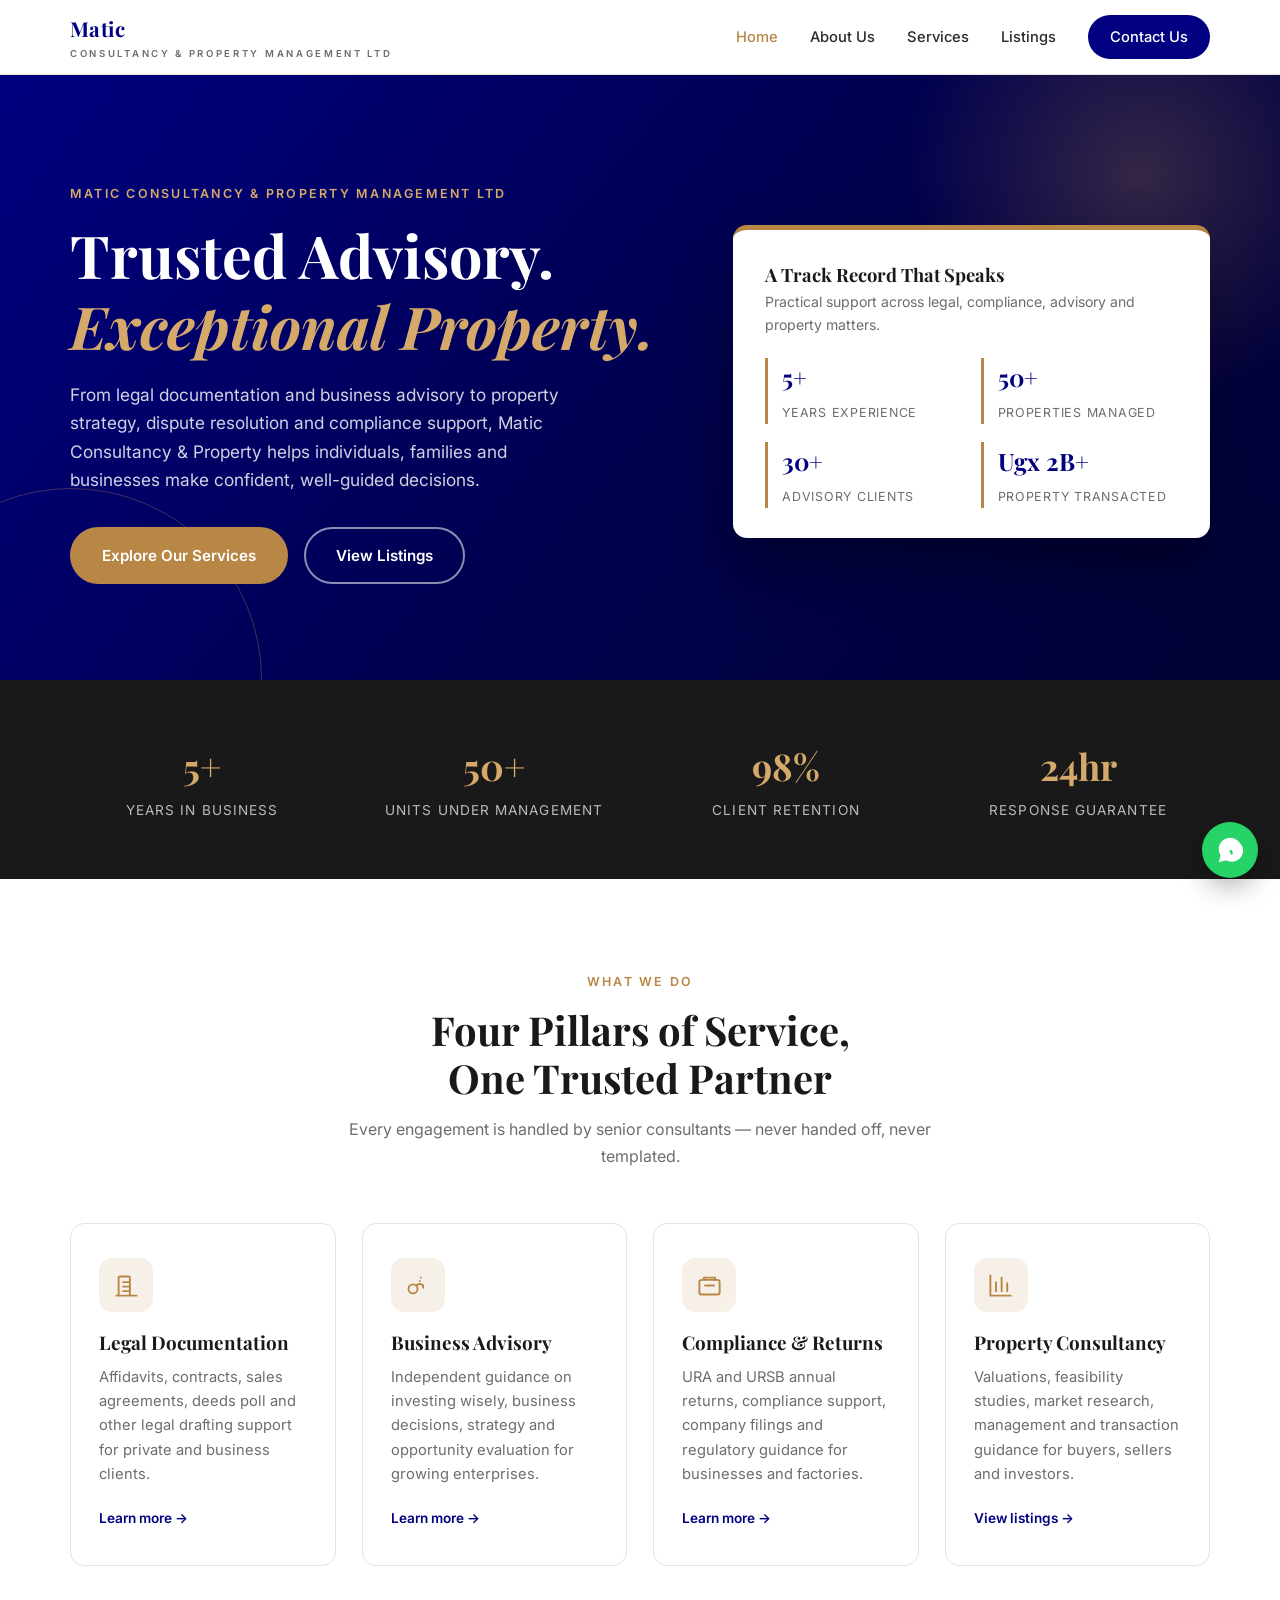
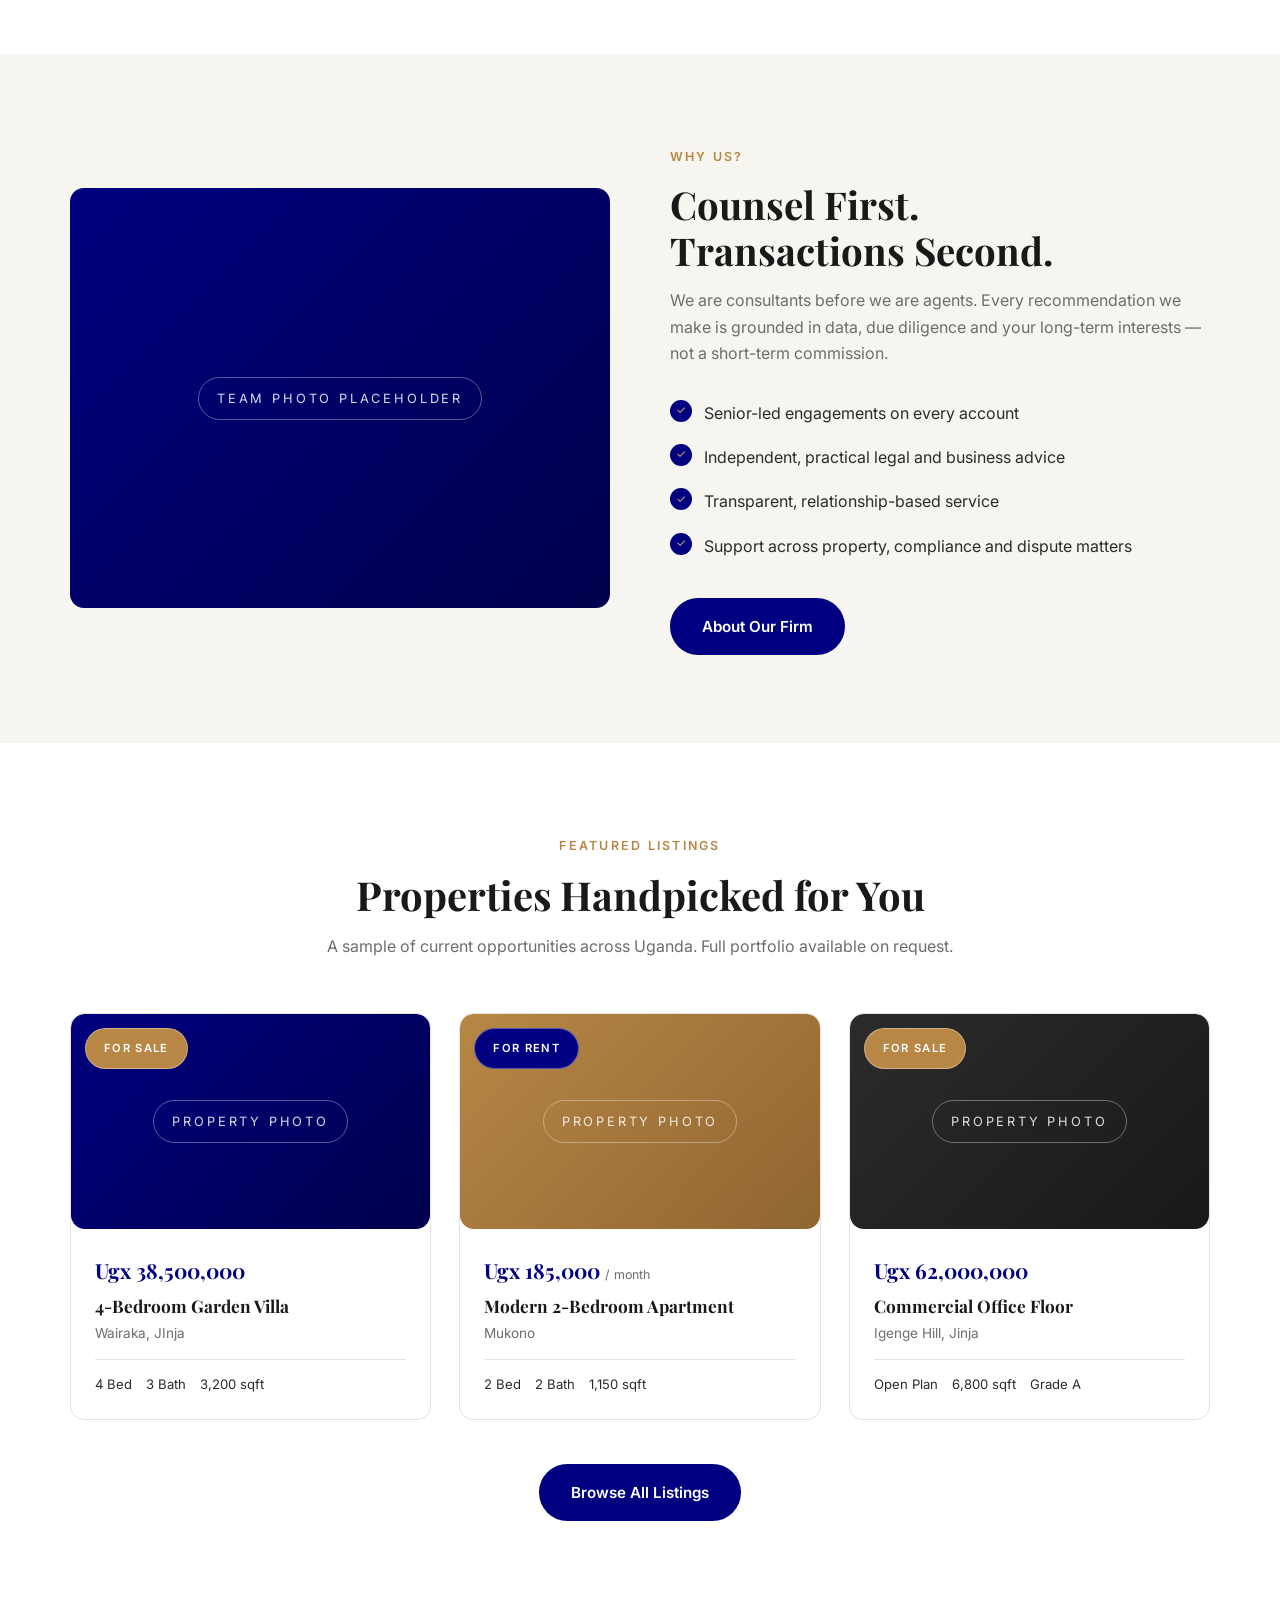
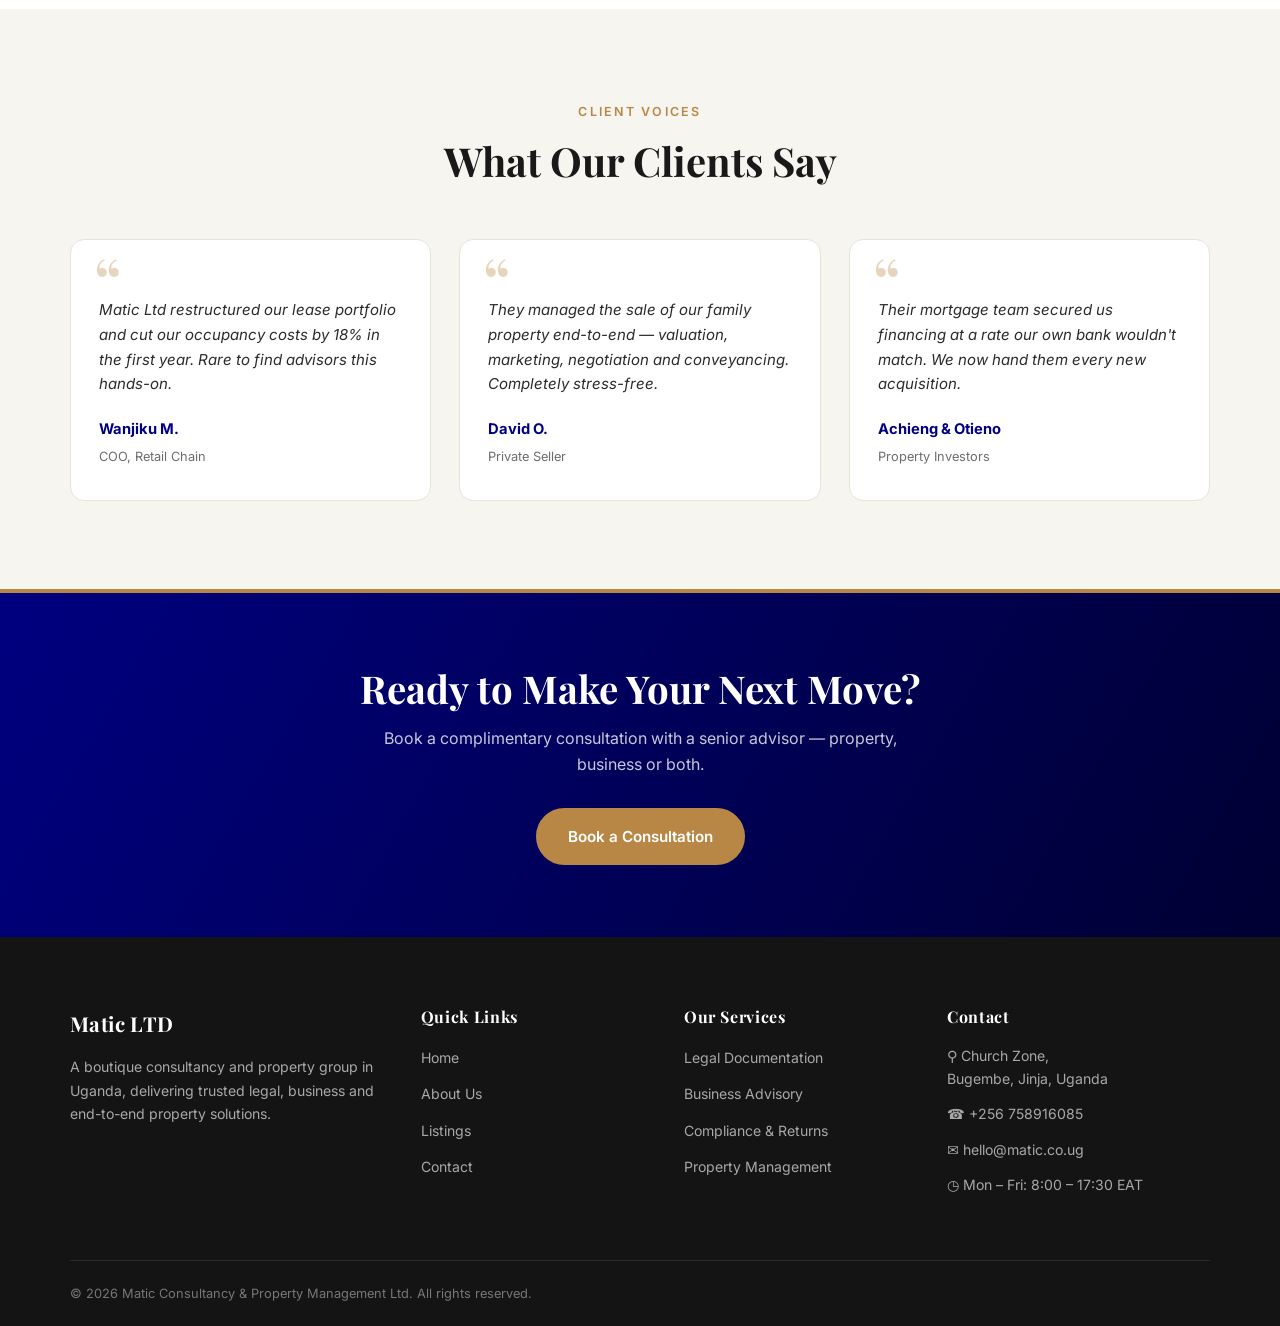
==== commit 845313be: "Phase 1: update core service messaging to include legal docs, business advisory, mediation, and comp" ====
--- a/index.html
+++ b/index.html
@@ -4,7 +4,7 @@
 <meta charset="UTF-8">
 <meta name="viewport" content="width=device-width, initial-scale=1.0">
 <title>Home |  Matic Consultancy &amp; Property Management Ltd</title>
-<meta name="description" content=" Matic Consultancy &amp; Property Ltd — property consultancy, property management, business advisory and buy, sell & mortgage services.">
+<meta name="description" content=" Matic Consultancy &amp; Property Ltd — legal documentation, business advisory, mediation, compliance support, property consultancy, property management and buy, sell & mortgage services.">
 <link rel="preconnect" href="https://fonts.googleapis.com">
 <link rel="preconnect" href="https://fonts.gstatic.com" crossorigin>
 <link href="https://fonts.googleapis.com/css2?family=Playfair+Display:ital,wght@0,500;0,600;0,700;1,500&family=Inter:wght@400;500;600;700&display=swap" rel="stylesheet">
@@ -31,7 +31,7 @@
     <div>
       <span class="eyebrow">Matic Consultancy &amp; Property Management Ltd </span>
       <h1>Trusted Advisory.<br><em>Exceptional Property.</em></h1>
-      <p class="lead">From strategic business counsel to buying, selling, mortgaging and managing property —Matic Consultancy  &amp; property is the partner behind East Africa's most confident decisions.</p>
+      <p class="lead">From legal documentation and business advisory to property strategy, dispute resolution and compliance support, Matic Consultancy &amp; Property helps individuals, families and businesses make confident, well-guided decisions.</p>
       <div class="hero-actions">
         <a href="services.html" class="btn">Explore Our Services</a>
         <a href="listings.html" class="btn-outline">View Listings</a>
@@ -39,7 +39,7 @@
     </div>
     <div class="hero-card">
       <h3>A Track Record That Speaks</h3>
-      <p>Over a decade of trusted counsel and property excellence across the region.</p>
+      <p>Practical support across legal, compliance, advisory and property matters.</p>
       <div class="stats-mini">
         <div class="stat-mini"><b>5+</b><span>Years Experience</span></div>
         <div class="stat-mini"><b>50+</b><span>Properties Managed</span></div>
@@ -68,27 +68,27 @@
     </div>
     <div class="grid-4">
       <div class="card">
-        <div class="icon"><svg viewBox="0 0 24 24" fill="none" stroke="currentColor" stroke-width="1.7" stroke-linecap="round" stroke-linejoin="round"><path d="M3 21h18M5 21V5a1 1 0 011-1h8a1 1 0 011 1v16M15 9h4a1 1 0 011 1v11M8 8h2M8 12h2M8 16h2"/></svg></div>
+        <div class="icon"><svg viewBox="0 0 24 24" fill="none" stroke="currentColor" stroke-width="1.7" stroke-linecap="round" stroke-linejoin="round"><path d="M3 21h18M5 21V5a1 1 0 011-1h8a1 1 0 011 1v16M9 9h6M9 13h6M9 17h6"/></svg></div>
+        <h3>Legal Documentation</h3>
+        <p>Affidavits, contracts, sales agreements, deeds poll and other legal drafting support for private and business clients.</p>
+        <a href="services.html" class="more">Learn more &rarr;</a>
+      </div>
+      <div class="card">
+        <div class="icon"><svg viewBox="0 0 24 24" fill="none" stroke="currentColor" stroke-width="1.7" stroke-linecap="round" stroke-linejoin="round"><circle cx="8" cy="15" r="4"/><path d="M11 12c1.7-1.7 4.3-1.7 6 0v2M14 8h.01M15 5h.01"/></svg></div>
+        <h3>Business Advisory</h3>
+        <p>Independent guidance on investing wisely, business decisions, strategy and opportunity evaluation for growing enterprises.</p>
+        <a href="services.html" class="more">Learn more &rarr;</a>
+      </div>
+      <div class="card">
+        <div class="icon"><svg viewBox="0 0 24 24" fill="none" stroke="currentColor" stroke-width="1.7" stroke-linecap="round" stroke-linejoin="round"><rect x="3" y="7" width="18" height="13" rx="2"/><path d="M7 7V5h10v2M8 12h8"/></svg></div>
+        <h3>Compliance &amp; Returns</h3>
+        <p>URA and URSB annual returns, compliance support, company filings and regulatory guidance for businesses and factories.</p>
+        <a href="services.html" class="more">Learn more &rarr;</a>
+      </div>
+      <div class="card">
+        <div class="icon"><svg viewBox="0 0 24 24" fill="none" stroke="currentColor" stroke-width="1.7" stroke-linecap="round" stroke-linejoin="round"><path d="M3 3v18h18M8 17V9M13 17V5M18 17v-7"/></svg></div>
         <h3>Property Consultancy</h3>
-        <p>Valuations, feasibility studies, market research and investment strategy for buyers, sellers and developers.</p>
-        <a href="services.html" class="more">Learn more &rarr;</a>
-      </div>
-      <div class="card">
-        <div class="icon"><svg viewBox="0 0 24 24" fill="none" stroke="currentColor" stroke-width="1.7" stroke-linecap="round" stroke-linejoin="round"><circle cx="8" cy="15" r="4"/><path d="M11 12l9-9M17 6l2 2M14 9l2 2"/></svg></div>
-        <h3>Property Management</h3>
-        <p>End-to-end management of residential and commercial portfolios — tenanting, rent collection, maintenance and reporting.</p>
-        <a href="service-property-management.html" class="more">Learn more &rarr;</a>
-      </div>
-      <div class="card">
-        <div class="icon"><svg viewBox="0 0 24 24" fill="none" stroke="currentColor" stroke-width="1.7" stroke-linecap="round" stroke-linejoin="round"><rect x="3" y="7" width="18" height="13" rx="2"/><path d="M9 7V5a2 2 0 012-2h2a2 2 0 012 2v2M3 12h18"/></svg></div>
-        <h3>Business Advisory</h3>
-        <p>Strategy, restructuring, financial planning and operational improvement for growing SMEs and corporates.</p>
-        <a href="services.html" class="more">Learn more &rarr;</a>
-      </div>
-      <div class="card">
-        <div class="icon"><svg viewBox="0 0 24 24" fill="none" stroke="currentColor" stroke-width="1.7" stroke-linecap="round" stroke-linejoin="round"><path d="M3 3v18h18M8 17V9M13 17V5M18 17v-7"/></svg></div>
-        <h3>Buy, Sell &amp; Mortgage</h3>
-        <p>Sourcing, negotiation, due diligence, conveyancing coordination and mortgage brokerage through partner banks.</p>
+        <p>Valuations, feasibility studies, market research, management and transaction guidance for buyers, sellers and investors.</p>
         <a href="listings.html" class="more">View listings &rarr;</a>
       </div>
     </div>
@@ -101,12 +101,12 @@
     <div>
       <span class="eyebrow">Why us?</span>
       <h2 style="font-size:clamp(1.8rem,3.2vw,2.4rem)">Counsel First.<br>Transactions Second.</h2>
-      <p style="color:var(--muted);margin-top:14px">We are consultants before we are agents. Every recommendation we make is grounded in data, due diligence and your long-term interests — not a quick commission.</p>
+      <p style="color:var(--muted);margin-top:14px">We are consultants before we are agents. Every recommendation we make is grounded in data, due diligence and your long-term interests — not a short-term commission.</p>
       <ul class="check">
         <li>Senior-led engagements on every account</li>
-        <li>Independent, bank-panel mortgage partners</li>
-        <li>Transparent, performance-based fee structures</li>
-        <li>Quarterly portfolio reviews and audited reporting</li>
+        <li>Independent, practical legal and business advice</li>
+        <li>Transparent, relationship-based service</li>
+        <li>Support across property, compliance and dispute matters</li>
       </ul>
       <a href="about.html" class="btn btn-navy">About Our Firm</a>
     </div>
@@ -188,8 +188,8 @@
   <div class="container">
     <div class="footer-grid">
       <div>
-        <a href="index.html" class="brand"Matic LTD</a>
-        <p>A boutique consultancy and property group in Uganda, delivering trusted business advisory and end-to-end property solutions.</p>
+        <a href="index.html" class="brand">Matic LTD</a>
+        <p>A boutique consultancy and property group in Uganda, delivering trusted legal, business and end-to-end property solutions.</p>
       </div>
       <div>
         <h4>Quick Links</h4>
@@ -203,10 +203,10 @@
       <div>
         <h4>Our Services</h4>
         <ul>
-          <li><a href="services.html">Property Consultancy</a></li>
+          <li><a href="services.html">Legal Documentation</a></li>
+          <li><a href="services.html">Business Advisory</a></li>
+          <li><a href="services.html">Compliance &amp; Returns</a></li>
           <li><a href="service-property-management.html">Property Management</a></li>
-          <li><a href="services.html">Business Advisory</a></li>
-          <li><a href="services.html">Buy, Sell &amp; Mortgage</a></li>
         </ul>
       </div>
       <div>
@@ -226,7 +226,7 @@
   </div>
 </footer>
 <a class="wa" href="https://wa.me/+256758916085" target="_blank" aria-label="Chat on WhatsApp">
-  <svg viewBox="0 0 32 32"><path d="M16 3C9.4 3 4 8.4 4 15c0 2.4.7 4.6 2 6.5L4 29l7.7-2c1.8 1 3.8 1.5 5.8 1.5h.5c6.6 0 12-5.4 12-12S22.6 3 16 3zm6.9 17c-.3.8-1.7 1.6-2.4 1.6-.6.1-1.4.1-2.3-.1-.5-.2-1.2-.4-2-.8-3.6-1.5-5.9-5.2-6.1-5.4-.2-.2-1.4-1.9-1.4-3.7s.9-2.6 1.3-3c.3-.4.7-.5 1-.5h.7c.2 0 .5-.1.8.6.3.8 1.1 2.6 1.2 2.8.1.2.2.4 0 .7-.1.3-.2.4-.4.7-.2.2-.4.5-.6.7-.2.2-.4.4-.2.8.2.4 1 1.7 2.2 2.7 1.5 1.4 2.8 1.8 3.2 2 .4.2.6.2.9-.1.2-.3 1-1.2 1.3-1.6.3-.4.5-.3.9-.2.4.1 2.3 1.1 2.7 1.3.4.2.6.3.7.5.1.2.1.9-.2 1.7z"/></svg>
+  <svg viewBox="0 0 32 32"><path d="M16 3C9.4 3 4 8.4 4 15c0 2.4.7 4.6 2 6.5L4 29l7.7-2c1.8 1 3.8 1.5 5.8 1.5h.5c6.6 0 12-5.4 12-12S22.6 3 16 3zm6.9 17c-.3.8-1.7 1.6-2.4 1.6-.6.1-1.4.1-2.3-.1-.5-.2-1-.7-1.4-1.3-.4-.7-1.2-2.3-1.2-2.9 0-.6.2-.8.4-1.1.3-.3.6-.4 1-.4.2 0 .4 0 .5.1.2.1.4.5.6 1 .2.5.8 1.7.9 1.8.1.1.2.2.1.4-.1.2-.4.9-.9 1.6-.4.5-.7.8-1 1.1-.3.3-.6.6-.3 1.2.3.6 1.2 1.7 2.3 2.4 1.6 1 2.4 1.1 2.9.9.5-.1 1.5-.7 1.7-1.3.3-.6.3-1.1.2-1.2-.1-.1-.3-.2-.6-.4z"/></svg>
 </a>
 <script>var t=document.getElementById('navToggle'),n=document.getElementById('mainNav');t.addEventListener('click',function(){n.classList.toggle('open')});</script>
 </body>
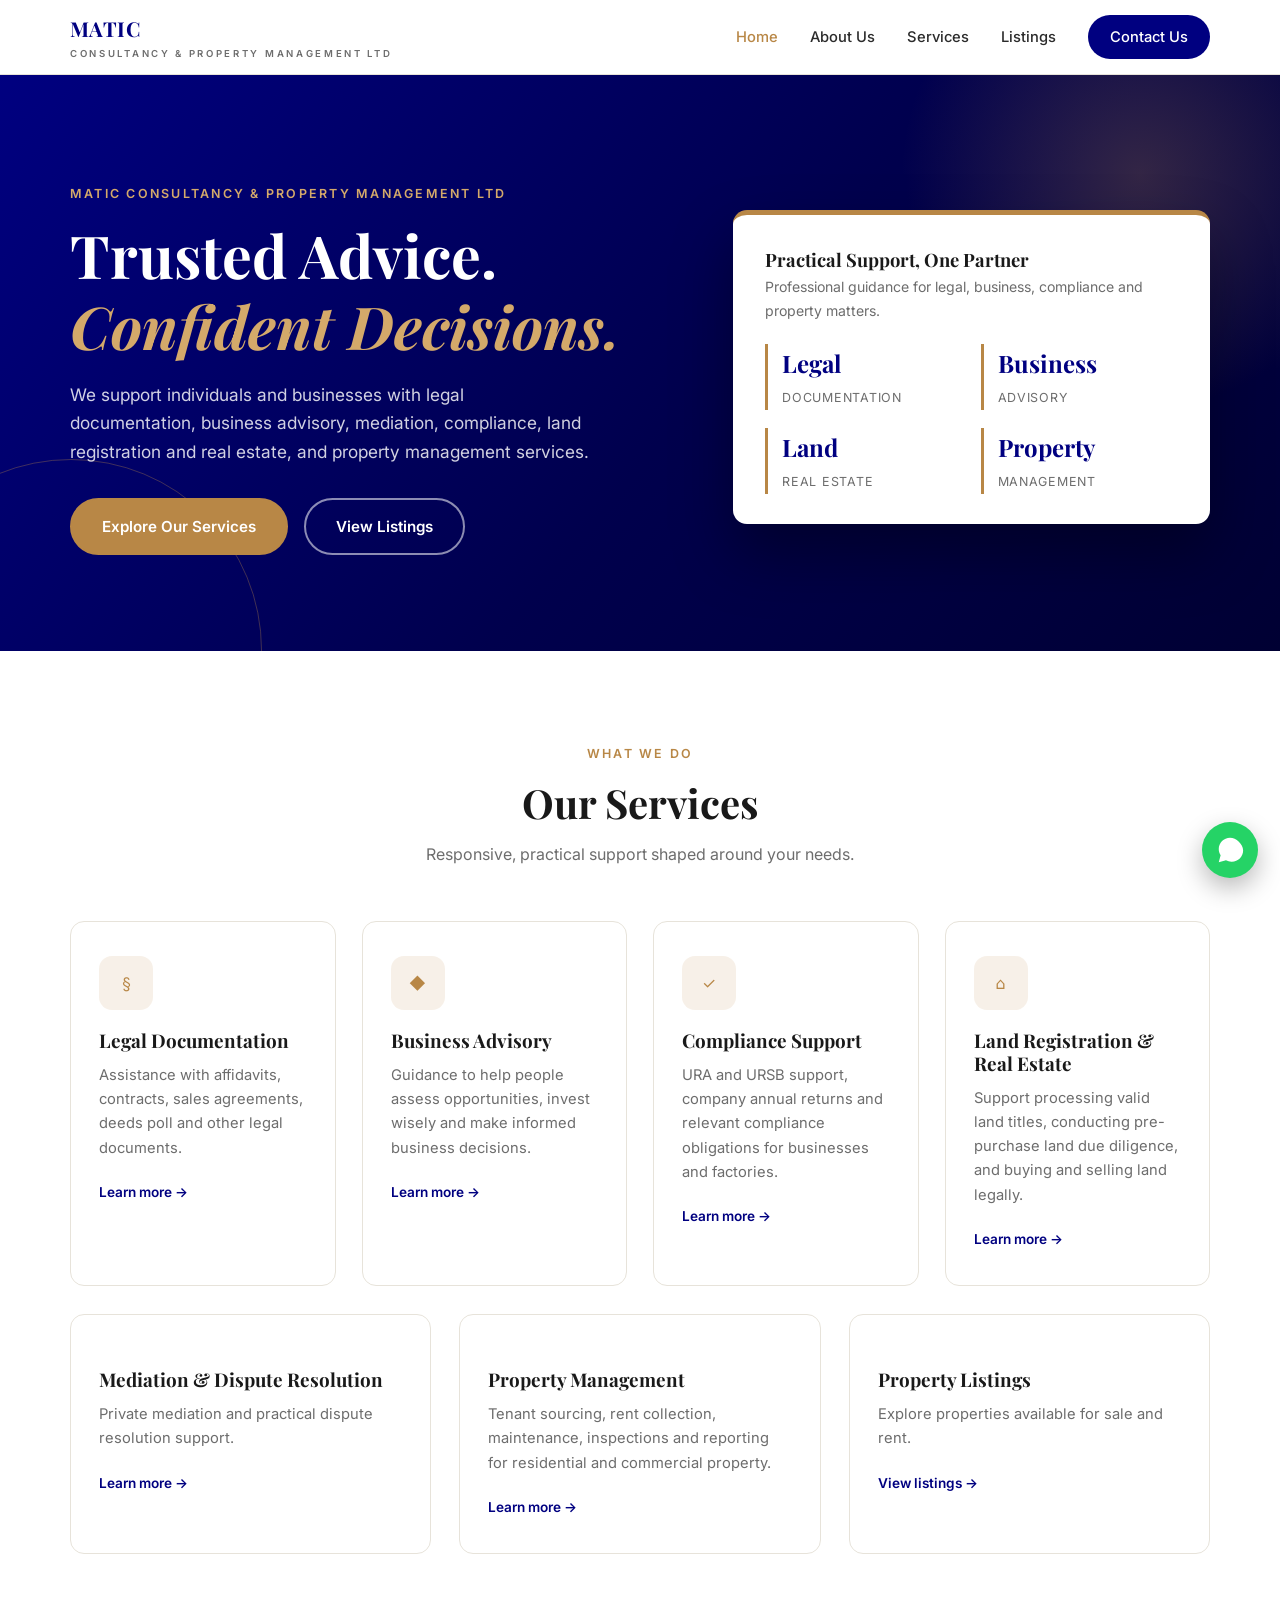
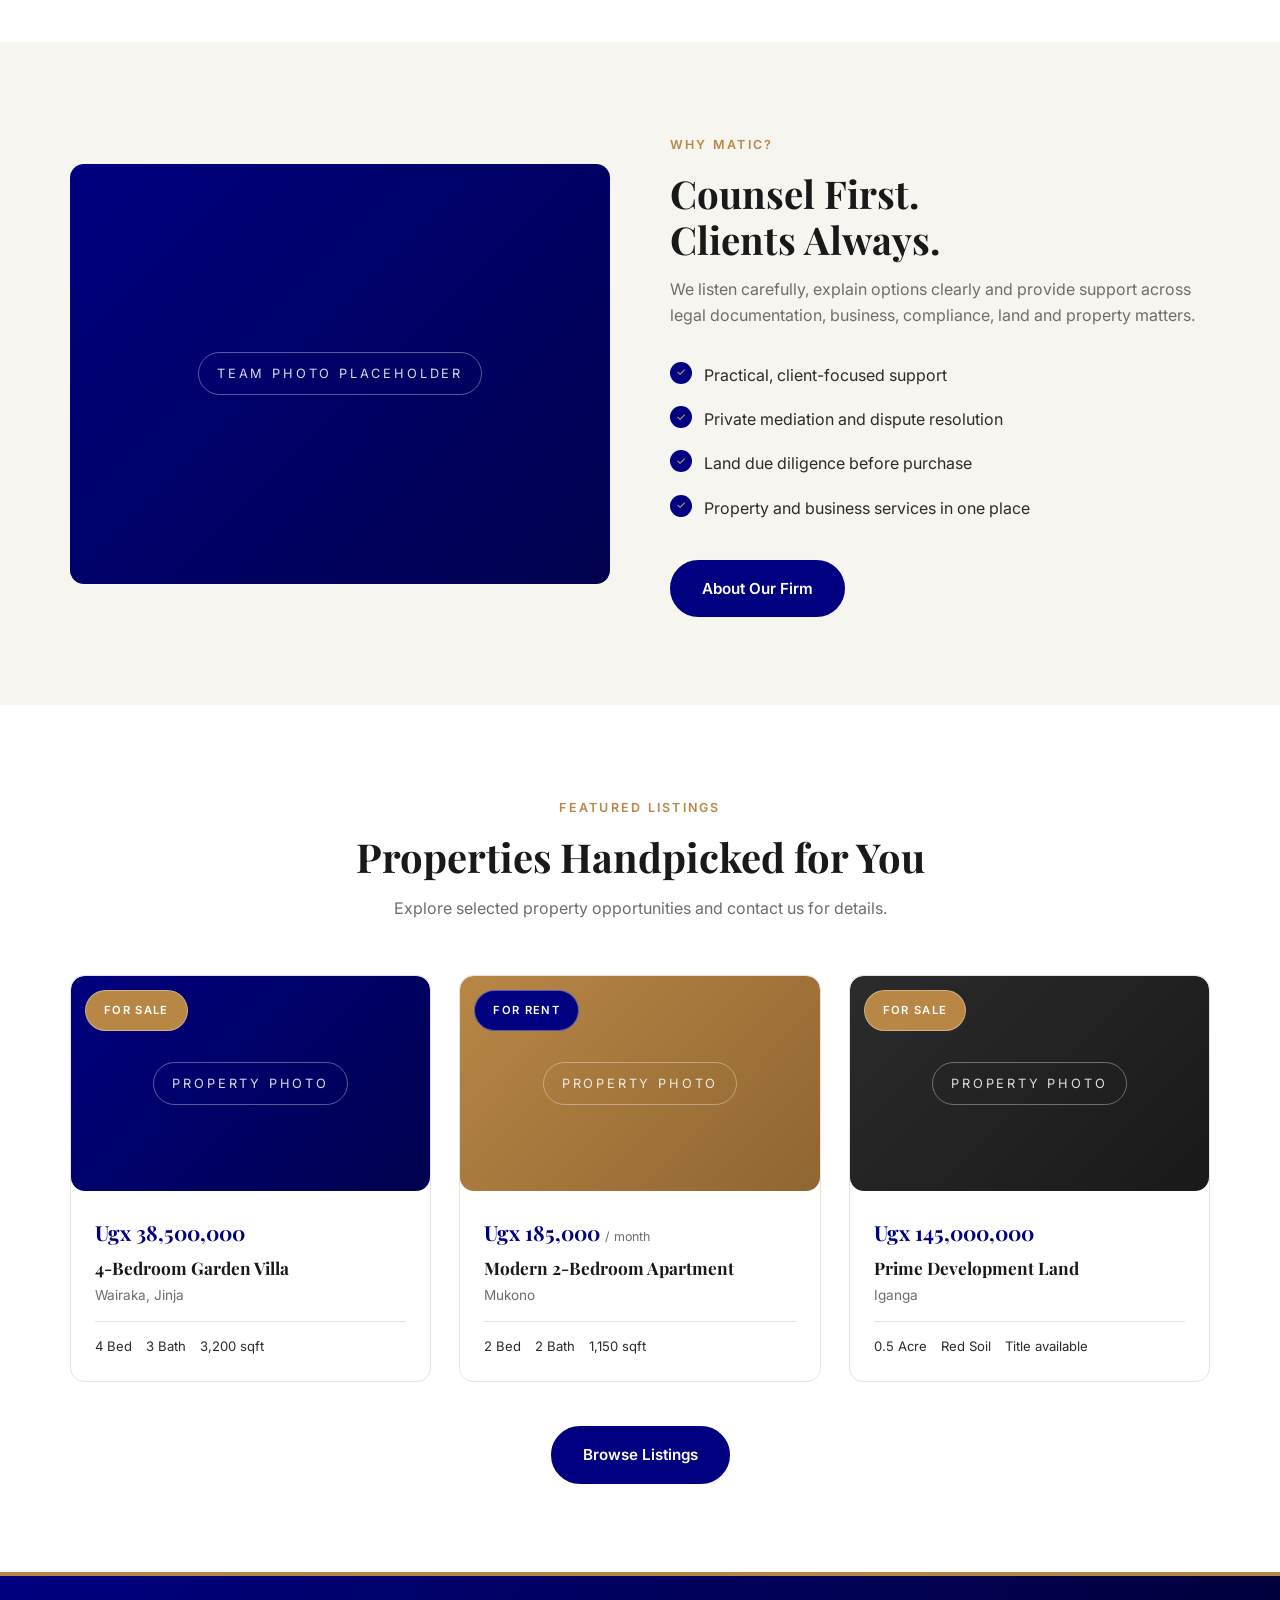
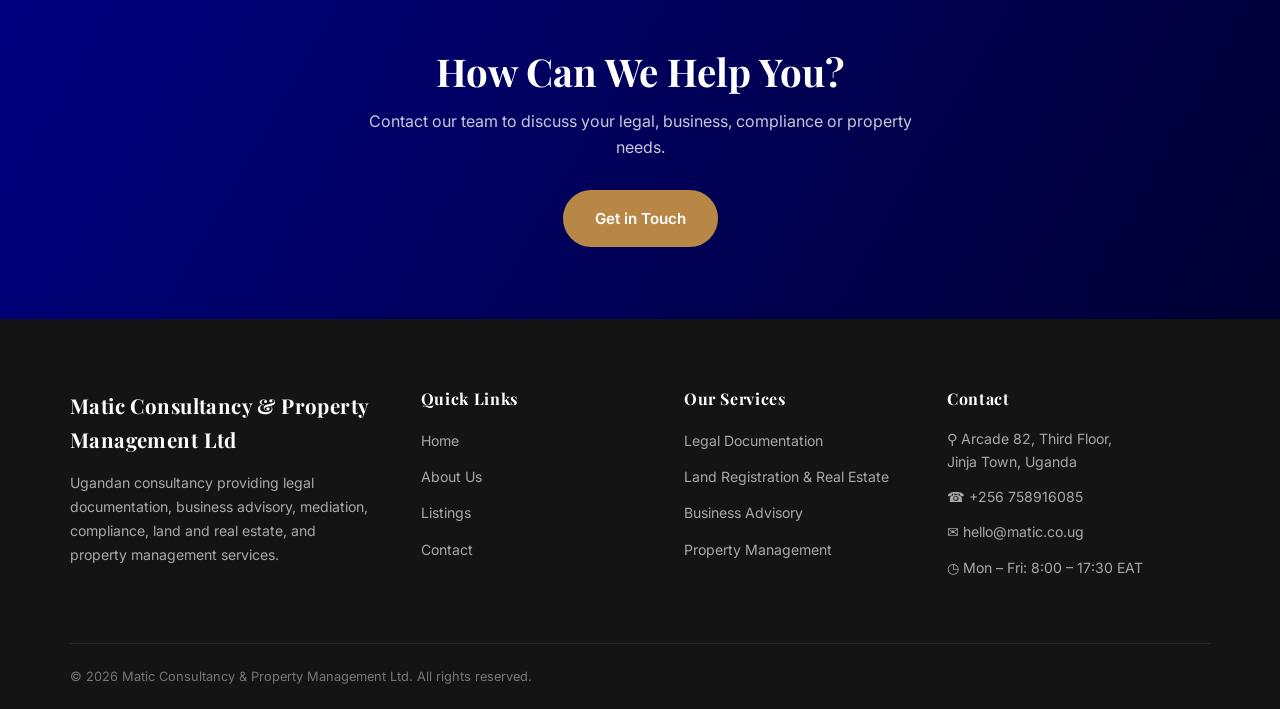
==== commit 4b4db459: "Align homepage and remaining page copy with land services and Jinja office address" ====
--- a/index.html
+++ b/index.html
@@ -1,233 +1,25 @@
 <!DOCTYPE html>
-<html lang="en"> 
+<html lang="en">
 <head>
 <meta charset="UTF-8">
 <meta name="viewport" content="width=device-width, initial-scale=1.0">
-<title>Home |  Matic Consultancy &amp; Property Management Ltd</title>
-<meta name="description" content=" Matic Consultancy &amp; Property Ltd — legal documentation, business advisory, mediation, compliance support, property consultancy, property management and buy, sell & mortgage services.">
-<link rel="preconnect" href="https://fonts.googleapis.com">
-<link rel="preconnect" href="https://fonts.gstatic.com" crossorigin>
-<link href="https://fonts.googleapis.com/css2?family=Playfair+Display:ital,wght@0,500;0,600;0,700;1,500&family=Inter:wght@400;500;600;700&display=swap" rel="stylesheet">
-<link rel="stylesheet" href="style.css">
-<base target="_blank">
+<title>Home | Matic Consultancy &amp; Property Management Ltd</title>
+<meta name="description" content="Legal documentation, business advisory, mediation, compliance, land registration and real estate, and property management services in Uganda.">
+<link rel="preconnect" href="https://fonts.googleapis.com"><link rel="preconnect" href="https://fonts.gstatic.com" crossorigin>
+<link href="https://fonts.googleapis.com/css2?family=Playfair+Display:ital,wght@0,500;0,600;0,700;1,500&family=Inter:wght@400;500;600;700&display=swap" rel="stylesheet"><link rel="stylesheet" href="style.css"><base target="_blank">
 </head>
 <body>
-<header class="site-header">
-  <div class="container nav-wrap">
-    <a href="index.html" class="brand">  Matic <small>Consultancy &amp; Property Management Ltd </small></a>
-    <button class="nav-toggle" id="navToggle" aria-label="Toggle navigation">&#9776;</button>
-    <nav class="main-nav" id="mainNav">
-      <a href="index.html" class="active">Home</a>
-      <a href="about.html">About Us</a>
-      <a href="services.html">Services</a>
-      <a href="listings.html">Listings</a>
-      <a href="contact.html" class="nav-cta">Contact Us</a>
-    </nav>
-  </div>
-</header>
-
-<section class="hero">
-  <div class="container hero-grid">
-    <div>
-      <span class="eyebrow">Matic Consultancy &amp; Property Management Ltd </span>
-      <h1>Trusted Advisory.<br><em>Exceptional Property.</em></h1>
-      <p class="lead">From legal documentation and business advisory to property strategy, dispute resolution and compliance support, Matic Consultancy &amp; Property helps individuals, families and businesses make confident, well-guided decisions.</p>
-      <div class="hero-actions">
-        <a href="services.html" class="btn">Explore Our Services</a>
-        <a href="listings.html" class="btn-outline">View Listings</a>
-      </div>
-    </div>
-    <div class="hero-card">
-      <h3>A Track Record That Speaks</h3>
-      <p>Practical support across legal, compliance, advisory and property matters.</p>
-      <div class="stats-mini">
-        <div class="stat-mini"><b>5+</b><span>Years Experience</span></div>
-        <div class="stat-mini"><b>50+</b><span>Properties Managed</span></div>
-        <div class="stat-mini"><b>30+</b><span>Advisory Clients</span></div>
-        <div class="stat-mini"><b>Ugx 2B+</b><span>Property Transacted</span></div>
-      </div>
-    </div>
-  </div>
-</section>
-
-<section class="stats-strip">
-  <div class="container stats">
-    <div class="stat"><b>5+</b><span>Years in Business</span></div>
-    <div class="stat"><b>50+</b><span>Units Under Management</span></div>
-    <div class="stat"><b>98%</b><span>Client Retention</span></div>
-    <div class="stat"><b>24hr</b><span>Response Guarantee</span></div>
-  </div>
-</section>
-
-<section class="section">
-  <div class="container">
-    <div class="section-head">
-      <span class="eyebrow">What We Do</span>
-      <h2>Four Pillars of Service,<br>One Trusted Partner</h2>
-      <p>Every engagement is handled by senior consultants — never handed off, never templated.</p>
-    </div>
-    <div class="grid-4">
-      <div class="card">
-        <div class="icon"><svg viewBox="0 0 24 24" fill="none" stroke="currentColor" stroke-width="1.7" stroke-linecap="round" stroke-linejoin="round"><path d="M3 21h18M5 21V5a1 1 0 011-1h8a1 1 0 011 1v16M9 9h6M9 13h6M9 17h6"/></svg></div>
-        <h3>Legal Documentation</h3>
-        <p>Affidavits, contracts, sales agreements, deeds poll and other legal drafting support for private and business clients.</p>
-        <a href="services.html" class="more">Learn more &rarr;</a>
-      </div>
-      <div class="card">
-        <div class="icon"><svg viewBox="0 0 24 24" fill="none" stroke="currentColor" stroke-width="1.7" stroke-linecap="round" stroke-linejoin="round"><circle cx="8" cy="15" r="4"/><path d="M11 12c1.7-1.7 4.3-1.7 6 0v2M14 8h.01M15 5h.01"/></svg></div>
-        <h3>Business Advisory</h3>
-        <p>Independent guidance on investing wisely, business decisions, strategy and opportunity evaluation for growing enterprises.</p>
-        <a href="services.html" class="more">Learn more &rarr;</a>
-      </div>
-      <div class="card">
-        <div class="icon"><svg viewBox="0 0 24 24" fill="none" stroke="currentColor" stroke-width="1.7" stroke-linecap="round" stroke-linejoin="round"><rect x="3" y="7" width="18" height="13" rx="2"/><path d="M7 7V5h10v2M8 12h8"/></svg></div>
-        <h3>Compliance &amp; Returns</h3>
-        <p>URA and URSB annual returns, compliance support, company filings and regulatory guidance for businesses and factories.</p>
-        <a href="services.html" class="more">Learn more &rarr;</a>
-      </div>
-      <div class="card">
-        <div class="icon"><svg viewBox="0 0 24 24" fill="none" stroke="currentColor" stroke-width="1.7" stroke-linecap="round" stroke-linejoin="round"><path d="M3 3v18h18M8 17V9M13 17V5M18 17v-7"/></svg></div>
-        <h3>Property Consultancy</h3>
-        <p>Valuations, feasibility studies, market research, management and transaction guidance for buyers, sellers and investors.</p>
-        <a href="listings.html" class="more">View listings &rarr;</a>
-      </div>
-    </div>
-  </div>
-</section>
-
-<section class="section alt">
-  <div class="container split">
-    <div class="ph ph-img"><span>Team Photo Placeholder</span></div>
-    <div>
-      <span class="eyebrow">Why us?</span>
-      <h2 style="font-size:clamp(1.8rem,3.2vw,2.4rem)">Counsel First.<br>Transactions Second.</h2>
-      <p style="color:var(--muted);margin-top:14px">We are consultants before we are agents. Every recommendation we make is grounded in data, due diligence and your long-term interests — not a short-term commission.</p>
-      <ul class="check">
-        <li>Senior-led engagements on every account</li>
-        <li>Independent, practical legal and business advice</li>
-        <li>Transparent, relationship-based service</li>
-        <li>Support across property, compliance and dispute matters</li>
-      </ul>
-      <a href="about.html" class="btn btn-navy">About Our Firm</a>
-    </div>
-  </div>
-</section>
-
-<section class="section">
-  <div class="container">
-    <div class="section-head">
-      <span class="eyebrow">Featured Listings</span>
-      <h2>Properties Handpicked for You</h2>
-      <p>A sample of current opportunities across Uganda. Full portfolio available on request.</p>
-    </div>
-    <div class="grid-3">
-      <div class="listing-card">
-        <div class="listing-media ph" style="background:linear-gradient(135deg,#000080,#00004d)"><span>Property Photo</span><span class="badge">For Sale</span></div>
-        <div class="listing-body">
-          <div class="price">Ugx 38,500,000</div>
-          <h3>4-Bedroom Garden Villa</h3>
-          <div class="loc">Wairaka, JInja</div>
-          <div class="meta"><span>4 Bed</span><span>3 Bath</span><span>3,200 sqft</span></div>
-        </div>
-      </div>
-      <div class="listing-card">
-        <div class="listing-media ph" style="background:linear-gradient(135deg,#B88746,#8f6531)"><span>Property Photo</span><span class="badge rent">For Rent</span></div>
-        <div class="listing-body">
-          <div class="price">Ugx 185,000 <small>/ month</small></div>
-          <h3>Modern 2-Bedroom Apartment</h3>
-          <div class="loc">Mukono</div>
-          <div class="meta"><span>2 Bed</span><span>2 Bath</span><span>1,150 sqft</span></div>
-        </div>
-      </div>
-      <div class="listing-card">
-        <div class="listing-media ph" style="background:linear-gradient(135deg,#2b2b2b,#191919)"><span>Property Photo</span><span class="badge">For Sale</span></div>
-        <div class="listing-body">
-          <div class="price">Ugx 62,000,000</div>
-          <h3>Commercial Office Floor</h3>
-          <div class="loc">Igenge Hill, Jinja</div>
-          <div class="meta"><span>Open Plan</span><span>6,800 sqft</span><span>Grade A</span></div>
-        </div>
-      </div>
-    </div>
-    <div style="text-align:center;margin-top:44px"><a href="listings.html" class="btn btn-navy">Browse All Listings</a></div>
-  </div>
-</section>
-
-<section class="section alt">
-  <div class="container">
-    <div class="section-head">
-      <span class="eyebrow">Client Voices</span>
-      <h2>What Our Clients Say</h2>
-    </div>
-    <div class="grid-3">
-      <div class="quote">
-        <p>Matic Ltd restructured our lease portfolio and cut our occupancy costs by 18% in the first year. Rare to find advisors this hands-on.</p>
-        <div class="who"><b>Wanjiku M.</b><span>COO, Retail Chain</span></div>
-      </div>
-      <div class="quote">
-        <p>They managed the sale of our family property end-to-end — valuation, marketing, negotiation and conveyancing. Completely stress-free.</p>
-        <div class="who"><b>David O.</b><span>Private Seller</span></div>
-      </div>
-      <div class="quote">
-        <p>Their mortgage team secured us financing at a rate our own bank wouldn't match. We now hand them every new acquisition.</p>
-        <div class="who"><b>Achieng &amp; Otieno</b><span>Property Investors</span></div>
-      </div>
-    </div>
-  </div>
-</section>
-
-<section class="cta">
-  <div class="container">
-    <h2>Ready to Make Your Next Move?</h2>
-    <p>Book a complimentary consultation with a senior advisor — property, business or both.</p>
-    <a href="contact.html" class="btn">Book a Consultation</a>
-  </div>
-</section>
-
-<footer class="footer">
-  <div class="container">
-    <div class="footer-grid">
-      <div>
-        <a href="index.html" class="brand">Matic LTD</a>
-        <p>A boutique consultancy and property group in Uganda, delivering trusted legal, business and end-to-end property solutions.</p>
-      </div>
-      <div>
-        <h4>Quick Links</h4>
-        <ul>
-          <li><a href="index.html">Home</a></li>
-          <li><a href="about.html">About Us</a></li>
-          <li><a href="listings.html">Listings</a></li>
-          <li><a href="contact.html">Contact</a></li>
-        </ul>
-      </div>
-      <div>
-        <h4>Our Services</h4>
-        <ul>
-          <li><a href="services.html">Legal Documentation</a></li>
-          <li><a href="services.html">Business Advisory</a></li>
-          <li><a href="services.html">Compliance &amp; Returns</a></li>
-          <li><a href="service-property-management.html">Property Management</a></li>
-        </ul>
-      </div>
-      <div>
-        <h4>Contact</h4>
-        <ul class="f-contact">
-          <li>&#9906; Church Zone,<br>Bugembe, Jinja, Uganda</li>
-          <li>&#9742; +256 758916085</li>
-          <li>&#9993; hello@matic.co.ug</li>
-          <li>&#9719; Mon – Fri: 8:00 – 17:30 EAT</li>
-        </ul>
-      </div>
-    </div>
-    <div class="footer-bottom">
-      <span>&copy; 2026 Matic Consultancy &amp; Property Management Ltd. All rights reserved.</span>
-      
-    </div>
-  </div>
-</footer>
-<a class="wa" href="https://wa.me/+256758916085" target="_blank" aria-label="Chat on WhatsApp">
-  <svg viewBox="0 0 32 32"><path d="M16 3C9.4 3 4 8.4 4 15c0 2.4.7 4.6 2 6.5L4 29l7.7-2c1.8 1 3.8 1.5 5.8 1.5h.5c6.6 0 12-5.4 12-12S22.6 3 16 3zm6.9 17c-.3.8-1.7 1.6-2.4 1.6-.6.1-1.4.1-2.3-.1-.5-.2-1-.7-1.4-1.3-.4-.7-1.2-2.3-1.2-2.9 0-.6.2-.8.4-1.1.3-.3.6-.4 1-.4.2 0 .4 0 .5.1.2.1.4.5.6 1 .2.5.8 1.7.9 1.8.1.1.2.2.1.4-.1.2-.4.9-.9 1.6-.4.5-.7.8-1 1.1-.3.3-.6.6-.3 1.2.3.6 1.2 1.7 2.3 2.4 1.6 1 2.4 1.1 2.9.9.5-.1 1.5-.7 1.7-1.3.3-.6.3-1.1.2-1.2-.1-.1-.3-.2-.6-.4z"/></svg>
-</a>
-<script>var t=document.getElementById('navToggle'),n=document.getElementById('mainNav');t.addEventListener('click',function(){n.classList.toggle('open')});</script>
-</body>
-</html>
+<header class="site-header"><div class="container nav-wrap"><a href="index.html" class="brand">MATIC <small>Consultancy &amp; Property Management Ltd</small></a><button class="nav-toggle" id="navToggle" aria-label="Toggle navigation">&#9776;</button><nav class="main-nav" id="mainNav"><a href="index.html" class="active">Home</a><a href="about.html">About Us</a><a href="services.html">Services</a><a href="listings.html">Listings</a><a href="contact.html" class="nav-cta">Contact Us</a></nav></div></header>
+<section class="hero"><div class="container hero-grid"><div><span class="eyebrow">Matic Consultancy &amp; Property Management Ltd</span><h1>Trusted Advice.<br><em>Confident Decisions.</em></h1><p class="lead">We support individuals and businesses with legal documentation, business advisory, mediation, compliance, land registration and real estate, and property management services.</p><div class="hero-actions"><a href="services.html" class="btn">Explore Our Services</a><a href="listings.html" class="btn-outline">View Listings</a></div></div><div class="hero-card"><h3>Practical Support, One Partner</h3><p>Professional guidance for legal, business, compliance and property matters.</p><div class="stats-mini"><div class="stat-mini"><b>Legal</b><span>Documentation</span></div><div class="stat-mini"><b>Business</b><span>Advisory</span></div><div class="stat-mini"><b>Land</b><span>Real Estate</span></div><div class="stat-mini"><b>Property</b><span>Management</span></div></div></div></div></section>
+<section class="section"><div class="container"><div class="section-head"><span class="eyebrow">What We Do</span><h2>Our Services</h2><p>Responsive, practical support shaped around your needs.</p></div><div class="grid-4">
+<div class="card"><div class="icon">&#167;</div><h3>Legal Documentation</h3><p>Assistance with affidavits, contracts, sales agreements, deeds poll and other legal documents.</p><a href="services.html" class="more">Learn more &rarr;</a></div>
+<div class="card"><div class="icon">&#9670;</div><h3>Business Advisory</h3><p>Guidance to help people assess opportunities, invest wisely and make informed business decisions.</p><a href="services.html" class="more">Learn more &rarr;</a></div>
+<div class="card"><div class="icon">&#10003;</div><h3>Compliance Support</h3><p>URA and URSB support, company annual returns and relevant compliance obligations for businesses and factories.</p><a href="services.html" class="more">Learn more &rarr;</a></div>
+<div class="card"><div class="icon">&#8962;</div><h3>Land Registration &amp; Real Estate</h3><p>Support processing valid land titles, conducting pre-purchase land due diligence, and buying and selling land legally.</p><a href="services.html" class="more">Learn more &rarr;</a></div>
+</div><div class="grid-3" style="margin-top:28px"><div class="card"><h3>Mediation &amp; Dispute Resolution</h3><p>Private mediation and practical dispute resolution support.</p><a href="services.html" class="more">Learn more &rarr;</a></div><div class="card"><h3>Property Management</h3><p>Tenant sourcing, rent collection, maintenance, inspections and reporting for residential and commercial property.</p><a href="service-property-management.html" class="more">Learn more &rarr;</a></div><div class="card"><h3>Property Listings</h3><p>Explore properties available for sale and rent.</p><a href="listings.html" class="more">View listings &rarr;</a></div></div></div></section>
+<section class="section alt"><div class="container split"><div class="ph ph-img"><span>Team Photo Placeholder</span></div><div><span class="eyebrow">Why Matic?</span><h2 style="font-size:clamp(1.8rem,3.2vw,2.4rem)">Counsel First.<br>Clients Always.</h2><p style="color:var(--muted);margin-top:14px">We listen carefully, explain options clearly and provide support across legal documentation, business, compliance, land and property matters.</p><ul class="check"><li>Practical, client-focused support</li><li>Private mediation and dispute resolution</li><li>Land due diligence before purchase</li><li>Property and business services in one place</li></ul><a href="about.html" class="btn btn-navy">About Our Firm</a></div></div></section>
+<section class="section"><div class="container"><div class="section-head"><span class="eyebrow">Featured Listings</span><h2>Properties Handpicked for You</h2><p>Explore selected property opportunities and contact us for details.</p></div><div class="grid-3"><div class="listing-card"><div class="listing-media ph" style="background:linear-gradient(135deg,#000080,#00004d)"><span>Property Photo</span><span class="badge">For Sale</span></div><div class="listing-body"><div class="price">Ugx 38,500,000</div><h3>4-Bedroom Garden Villa</h3><div class="loc">Wairaka, Jinja</div><div class="meta"><span>4 Bed</span><span>3 Bath</span><span>3,200 sqft</span></div></div></div><div class="listing-card"><div class="listing-media ph" style="background:linear-gradient(135deg,#B88746,#8f6531)"><span>Property Photo</span><span class="badge rent">For Rent</span></div><div class="listing-body"><div class="price">Ugx 185,000 <small>/ month</small></div><h3>Modern 2-Bedroom Apartment</h3><div class="loc">Mukono</div><div class="meta"><span>2 Bed</span><span>2 Bath</span><span>1,150 sqft</span></div></div></div><div class="listing-card"><div class="listing-media ph" style="background:linear-gradient(135deg,#2b2b2b,#191919)"><span>Property Photo</span><span class="badge">For Sale</span></div><div class="listing-body"><div class="price">Ugx 145,000,000</div><h3>Prime Development Land</h3><div class="loc">Iganga</div><div class="meta"><span>0.5 Acre</span><span>Red Soil</span><span>Title available</span></div></div></div></div><div style="text-align:center;margin-top:44px"><a href="listings.html" class="btn btn-navy">Browse Listings</a></div></div></section>
+<section class="cta"><div class="container"><h2>How Can We Help You?</h2><p>Contact our team to discuss your legal, business, compliance or property needs.</p><a href="contact.html" class="btn">Get in Touch</a></div></section>
+<footer class="footer"><div class="container"><div class="footer-grid"><div><a href="index.html" class="brand">Matic Consultancy &amp; Property Management Ltd</a><p>Ugandan consultancy providing legal documentation, business advisory, mediation, compliance, land and real estate, and property management services.</p></div><div><h4>Quick Links</h4><ul><li><a href="index.html">Home</a></li><li><a href="about.html">About Us</a></li><li><a href="listings.html">Listings</a></li><li><a href="contact.html">Contact</a></li></ul></div><div><h4>Our Services</h4><ul><li><a href="services.html">Legal Documentation</a></li><li><a href="services.html">Land Registration &amp; Real Estate</a></li><li><a href="services.html">Business Advisory</a></li><li><a href="service-property-management.html">Property Management</a></li></ul></div><div><h4>Contact</h4><ul class="f-contact"><li>&#9906; Arcade 82, Third Floor,<br>Jinja Town, Uganda</li><li>&#9742; +256 758916085</li><li>&#9993; hello@matic.co.ug</li><li>&#9719; Mon – Fri: 8:00 – 17:30 EAT</li></ul></div></div><div class="footer-bottom"><span>&copy; 2026 Matic Consultancy &amp; Property Management Ltd. All rights reserved.</span></div></div></footer>
+<a class="wa" href="https://wa.me/+256758916085" target="_blank" aria-label="Chat on WhatsApp"><svg viewBox="0 0 32 32"><path d="M16 3C9.4 3 4 8.4 4 15c0 2.4.7 4.6 2 6.5L4 29l7.7-2c1.8 1 3.8 1.5 5.8 1.5h.5c6.6 0 12-5.4 12-12S22.6 3 16 3z"/></svg></a><script>var t=document.getElementById('navToggle'),n=document.getElementById('mainNav');t.addEventListener('click',function(){n.classList.toggle('open')});</script>
+</body></html>
